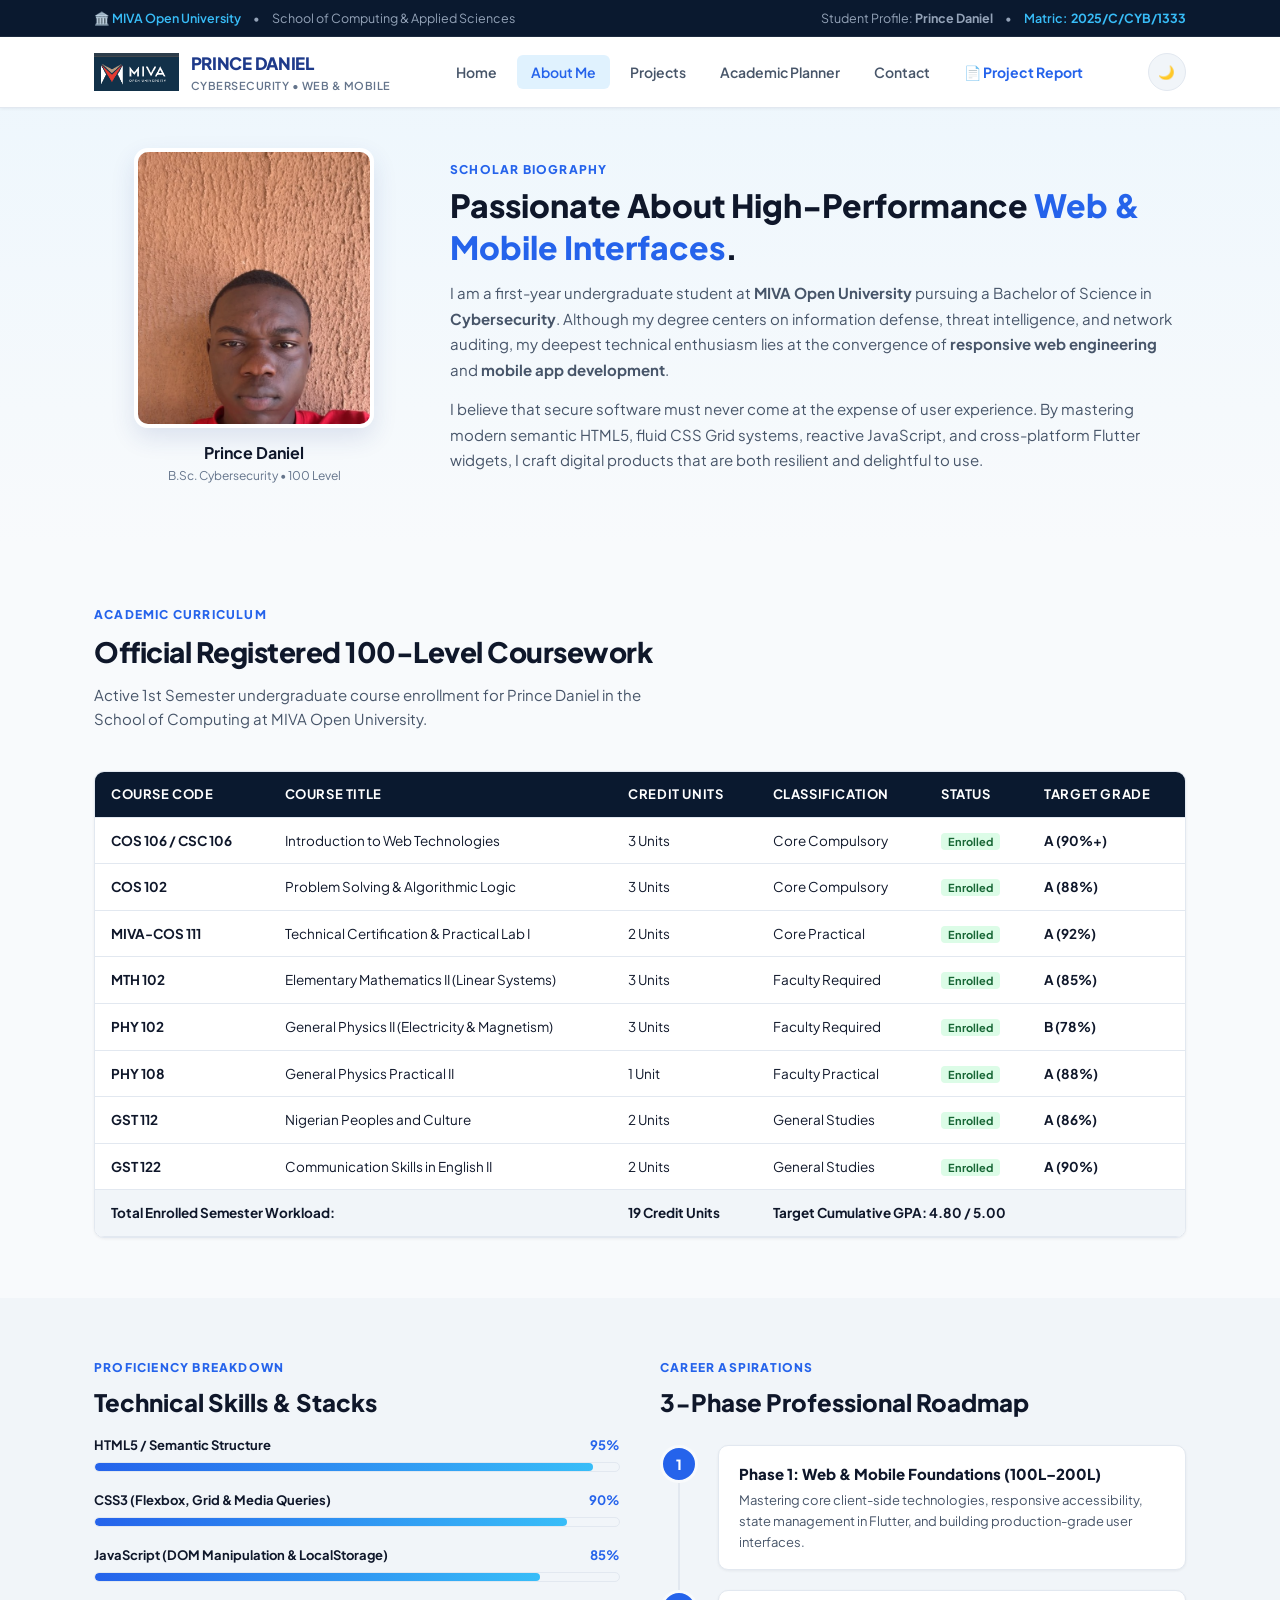
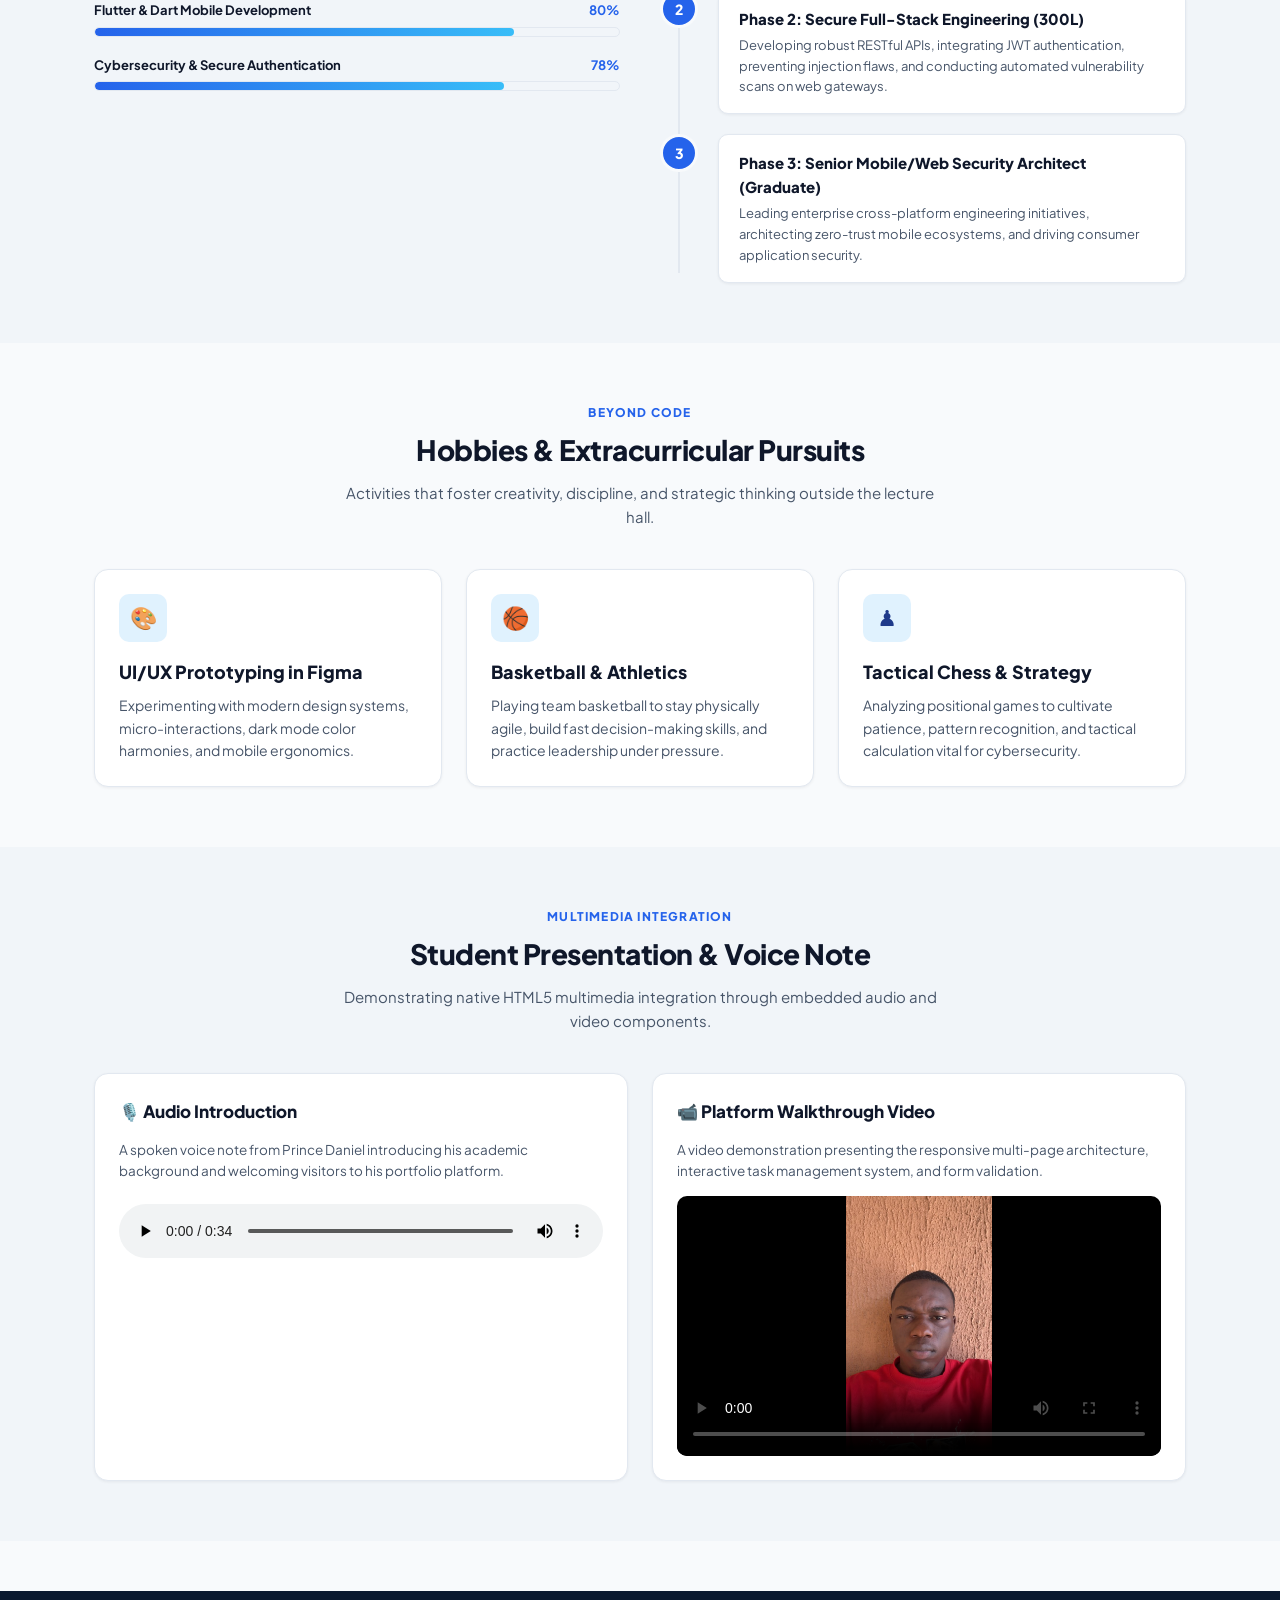
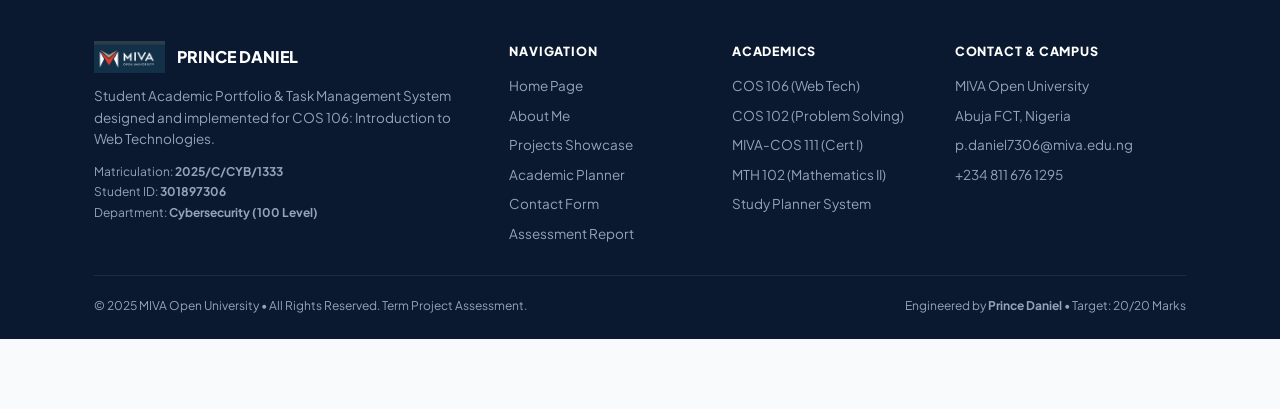
==== about.html @ 4b7ab9e9 "Initial commit: Prince Daniel COS 106 Portfolio and Academic Management Platform" ====
<!DOCTYPE html>
<html lang="en">
<head>
  <meta charset="UTF-8">
  <meta name="viewport" content="width=device-width, initial-scale=1.0">
  <title>About Prince Daniel | Academic Profile &amp; Career Aspirations</title>
  <meta name="description" content="Educational background, technical skills, career aspirations, and registered coursework of Prince Daniel (2025/C/CYB/1333) at MIVA Open University.">
  <link rel="preconnect" href="https://fonts.googleapis.com">
  <link rel="preconnect" href="https://fonts.gstatic.com" crossorigin>
  <link href="https://fonts.googleapis.com/css2?family=Plus+Jakarta+Sans:wght@400;500;600;700;800&display=swap" rel="stylesheet">
  <link rel="stylesheet" href="style.css">
  <style>
    .bio-hero-grid {
      display: grid;
      grid-template-columns: 320px 1fr;
      gap: 36px;
      align-items: center;
    }
    .skill-track {
      background: var(--bg-card-subtle);
      height: 10px;
      border-radius: 999px;
      overflow: hidden;
      margin-top: 6px;
      border: 1px solid var(--border-light);
    }
    .skill-progress-fill {
      height: 100%;
      background: linear-gradient(90deg, var(--navy-mid) 0%, var(--blue-electric) 100%);
      border-radius: 999px;
      width: 0;
      transition: width 1s cubic-bezier(0.4, 0, 0.2, 1);
    }
    .roadmap-timeline {
      display: flex;
      flex-direction: column;
      gap: 20px;
      position: relative;
      margin-top: 24px;
    }
    .roadmap-timeline::before {
      content: '';
      position: absolute;
      left: 18px;
      top: 10px;
      bottom: 10px;
      width: 2px;
      background: var(--border-light);
    }
    .roadmap-node {
      display: flex;
      gap: 20px;
      position: relative;
    }
    .roadmap-bullet {
      width: 38px;
      height: 38px;
      border-radius: 50%;
      background: var(--navy-mid);
      color: #FFFFFF;
      display: flex;
      align-items: center;
      justify-content: center;
      font-weight: 800;
      font-size: 14px;
      flex-shrink: 0;
      z-index: 1;
      border: 3px solid var(--bg-page);
    }
    .roadmap-body {
      background: var(--bg-card);
      border: 1px solid var(--border-light);
      border-radius: var(--radius-md);
      padding: 16px 20px;
      box-shadow: var(--shadow-sm);
      flex-grow: 1;
    }
    .media-card {
      background: var(--bg-card);
      border: 1px solid var(--border-light);
      border-radius: var(--radius-lg);
      padding: 24px;
      box-shadow: var(--shadow-sm);
      display: flex;
      flex-direction: column;
      gap: 14px;
    }
    .media-card video {
      width: 100%;
      border-radius: var(--radius-md);
      background: #000;
      max-height: 260px;
    }
    .media-card audio {
      width: 100%;
      margin-top: 8px;
    }
    @media (max-width: 800px) {
      .bio-hero-grid { grid-template-columns: 1fr; }
    }
  </style>
</head>
<body>

  <!-- Institutional Top Header -->
  <header class="inst-bar">
    <div class="wrap inst-bar-content">
      <div class="inst-badges">
        <span class="inst-badge-item">🏛️ MIVA Open University</span>
        <span>&bull;</span>
        <span>School of Computing &amp; Applied Sciences</span>
      </div>
      <div class="inst-badges">
        <span>Student Profile: <b>Prince Daniel</b></span>
        <span>&bull;</span>
        <span class="inst-badge-item">Matric: <b>2025/C/CYB/1333</b></span>
      </div>
    </div>
  </header>

  <!-- Main Navigation Bar -->
  <nav class="header-nav" aria-label="Main Navigation">
    <div class="wrap header-content">
      <a href="index.html" class="brand-logo" aria-label="Prince Daniel Home">
        <img src="miva-logo.png" alt="MIVA Open University Logo">
        <div class="brand-text">
          <span class="brand-name">PRINCE DANIEL</span>
          <span class="brand-sub">Cybersecurity &bull; Web &amp; Mobile</span>
        </div>
      </a>

      <ul class="desktop-links">
        <li><a href="index.html" class="nav-link">Home</a></li>
        <li><a href="about.html" class="nav-link active">About Me</a></li>
        <li><a href="projects.html" class="nav-link">Projects</a></li>
        <li><a href="planner.html" class="nav-link">Academic Planner</a></li>
        <li><a href="contact.html" class="nav-link">Contact</a></li>
        <li><a href="report.html" class="nav-link" style="color:var(--navy-mid); font-weight:700;">📄 Project Report</a></li>
      </ul>

      <div class="nav-actions">
        <button type="button" class="theme-toggle-btn" id="themeToggleBtn" aria-label="Toggle Dark / Light Mode" title="Toggle Theme">
          🌙
        </button>
      </div>
    </div>
  </nav>

  <!-- Biography Header Section -->
  <section class="sec" style="padding-top:40px; background:linear-gradient(180deg, rgba(224, 242, 254, 0.4) 0%, rgba(248, 250, 252, 0) 100%);">
    <div class="wrap">
      <div class="bio-hero-grid">
        
        <!-- Left Profile Picture -->
        <div style="text-align:center;">
          <div style="width:240px; height:280px; margin:0 auto; border-radius:var(--radius-lg); overflow:hidden; border:4px solid #FFFFFF; box-shadow:var(--shadow-lg);">
            <img src="portrait.jpg" alt="Prince Daniel Portrait" style="width:100%; height:100%; object-fit:cover; object-position:center top;">
          </div>
          <div style="margin-top:12px; font-weight:700; color:var(--text-main); font-size:16px;">
            Prince Daniel
          </div>
          <div style="font-size:12px; color:var(--text-subtle);">
            B.Sc. Cybersecurity &bull; 100 Level
          </div>
        </div>

        <!-- Right Biography Details -->
        <div>
          <div class="sec-eyebrow">SCHOLAR BIOGRAPHY</div>
          <h1 style="font-size:32px; font-weight:800; color:var(--text-main); margin-bottom:12px; line-height:1.3;">
            Passionate About High-Performance <span style="color:var(--navy-mid);">Web &amp; Mobile Interfaces</span>.
          </h1>
          <p style="font-size:15px; color:var(--text-muted); line-height:1.7; margin-bottom:14px;">
            I am a first-year undergraduate student at <strong>MIVA Open University</strong> pursuing a Bachelor of Science in 
            <strong>Cybersecurity</strong>. Although my degree centers on information defense, threat intelligence, and network auditing, 
            my deepest technical enthusiasm lies at the convergence of <strong>responsive web engineering</strong> and <strong>mobile app development</strong>.
          </p>
          <p style="font-size:15px; color:var(--text-muted); line-height:1.7;">
            I believe that secure software must never come at the expense of user experience. By mastering modern semantic HTML5, 
            fluid CSS Grid systems, reactive JavaScript, and cross-platform Flutter widgets, I craft digital products that are both 
            resilient and delightful to use.
          </p>
        </div>

      </div>
    </div>
  </section>

  <!-- Educational Coursework Summary Table (Mandatory HTML Requirement) -->
  <section class="sec">
    <div class="wrap">
      <div class="sec-head" style="text-align:left;">
        <div class="sec-eyebrow">ACADEMIC CURRICULUM</div>
        <h2 class="sec-title">Official Registered 100-Level Coursework</h2>
        <p class="sec-desc" style="margin:0;">
          Active 1st Semester undergraduate course enrollment for Prince Daniel in the School of Computing at MIVA Open University.
        </p>
      </div>

      <!-- Semantic HTML Table -->
      <div class="table-wrapper">
        <table class="academic-table" summary="Table of Prince Daniel's registered 100-Level courses">
          <thead>
            <tr>
              <th scope="col">Course Code</th>
              <th scope="col">Course Title</th>
              <th scope="col">Credit Units</th>
              <th scope="col">Classification</th>
              <th scope="col">Status</th>
              <th scope="col">Target Grade</th>
            </tr>
          </thead>
          <tbody>
            <tr>
              <td><strong>COS 106 / CSC 106</strong></td>
              <td>Introduction to Web Technologies</td>
              <td>3 Units</td>
              <td>Core Compulsory</td>
              <td><span style="color:var(--badge-green-text); background:var(--badge-green-bg); font-weight:700; padding:2px 7px; border-radius:4px; font-size:11px;">Enrolled</span></td>
              <td><b>A (90%+)</b></td>
            </tr>
            <tr>
              <td><strong>COS 102</strong></td>
              <td>Problem Solving &amp; Algorithmic Logic</td>
              <td>3 Units</td>
              <td>Core Compulsory</td>
              <td><span style="color:var(--badge-green-text); background:var(--badge-green-bg); font-weight:700; padding:2px 7px; border-radius:4px; font-size:11px;">Enrolled</span></td>
              <td><b>A (88%)</b></td>
            </tr>
            <tr>
              <td><strong>MIVA-COS 111</strong></td>
              <td>Technical Certification &amp; Practical Lab I</td>
              <td>2 Units</td>
              <td>Core Practical</td>
              <td><span style="color:var(--badge-green-text); background:var(--badge-green-bg); font-weight:700; padding:2px 7px; border-radius:4px; font-size:11px;">Enrolled</span></td>
              <td><b>A (92%)</b></td>
            </tr>
            <tr>
              <td><strong>MTH 102</strong></td>
              <td>Elementary Mathematics II (Linear Systems)</td>
              <td>3 Units</td>
              <td>Faculty Required</td>
              <td><span style="color:var(--badge-green-text); background:var(--badge-green-bg); font-weight:700; padding:2px 7px; border-radius:4px; font-size:11px;">Enrolled</span></td>
              <td><b>A (85%)</b></td>
            </tr>
            <tr>
              <td><strong>PHY 102</strong></td>
              <td>General Physics II (Electricity &amp; Magnetism)</td>
              <td>3 Units</td>
              <td>Faculty Required</td>
              <td><span style="color:var(--badge-green-text); background:var(--badge-green-bg); font-weight:700; padding:2px 7px; border-radius:4px; font-size:11px;">Enrolled</span></td>
              <td><b>B (78%)</b></td>
            </tr>
            <tr>
              <td><strong>PHY 108</strong></td>
              <td>General Physics Practical II</td>
              <td>1 Unit</td>
              <td>Faculty Practical</td>
              <td><span style="color:var(--badge-green-text); background:var(--badge-green-bg); font-weight:700; padding:2px 7px; border-radius:4px; font-size:11px;">Enrolled</span></td>
              <td><b>A (88%)</b></td>
            </tr>
            <tr>
              <td><strong>GST 112</strong></td>
              <td>Nigerian Peoples and Culture</td>
              <td>2 Units</td>
              <td>General Studies</td>
              <td><span style="color:var(--badge-green-text); background:var(--badge-green-bg); font-weight:700; padding:2px 7px; border-radius:4px; font-size:11px;">Enrolled</span></td>
              <td><b>A (86%)</b></td>
            </tr>
            <tr>
              <td><strong>GST 122</strong></td>
              <td>Communication Skills in English II</td>
              <td>2 Units</td>
              <td>General Studies</td>
              <td><span style="color:var(--badge-green-text); background:var(--badge-green-bg); font-weight:700; padding:2px 7px; border-radius:4px; font-size:11px;">Enrolled</span></td>
              <td><b>A (90%)</b></td>
            </tr>
          </tbody>
          <tfoot>
            <tr style="background:var(--bg-card-subtle); font-weight:700;">
              <td colspan="2"><b>Total Enrolled Semester Workload:</b></td>
              <td><b>19 Credit Units</b></td>
              <td colspan="3"><b>Target Cumulative GPA: 4.80 / 5.00</b></td>
            </tr>
          </tfoot>
        </table>
      </div>
    </div>
  </section>

  <!-- Technical Skills & Career Roadmap -->
  <section class="sec" style="background:var(--bg-card-subtle);">
    <div class="wrap">
      <div style="display:grid; grid-template-columns:1fr 1fr; gap:40px;">
        
        <!-- Left: Technical Skills -->
        <div>
          <div class="sec-eyebrow">PROFICIENCY BREAKDOWN</div>
          <h2 style="font-size:24px; font-weight:800; color:var(--text-main); margin-bottom:14px;">Technical Skills &amp; Stacks</h2>
          
          <div style="display:flex; flex-direction:column; gap:18px;">
            <div>
              <div style="display:flex; justify-content:space-between; font-weight:700; font-size:13px;">
                <span>HTML5 / Semantic Structure</span>
                <span style="color:var(--navy-mid);">95%</span>
              </div>
              <div class="skill-track">
                <div class="skill-progress-fill" data-level="95%"></div>
              </div>
            </div>

            <div>
              <div style="display:flex; justify-content:space-between; font-weight:700; font-size:13px;">
                <span>CSS3 (Flexbox, Grid &amp; Media Queries)</span>
                <span style="color:var(--navy-mid);">90%</span>
              </div>
              <div class="skill-track">
                <div class="skill-progress-fill" data-level="90%"></div>
              </div>
            </div>

            <div>
              <div style="display:flex; justify-content:space-between; font-weight:700; font-size:13px;">
                <span>JavaScript (DOM Manipulation &amp; LocalStorage)</span>
                <span style="color:var(--navy-mid);">85%</span>
              </div>
              <div class="skill-track">
                <div class="skill-progress-fill" data-level="85%"></div>
              </div>
            </div>

            <div>
              <div style="display:flex; justify-content:space-between; font-weight:700; font-size:13px;">
                <span>Flutter &amp; Dart Mobile Development</span>
                <span style="color:var(--navy-mid);">80%</span>
              </div>
              <div class="skill-track">
                <div class="skill-progress-fill" data-level="80%"></div>
              </div>
            </div>

            <div>
              <div style="display:flex; justify-content:space-between; font-weight:700; font-size:13px;">
                <span>Cybersecurity &amp; Secure Authentication</span>
                <span style="color:var(--navy-mid);">78%</span>
              </div>
              <div class="skill-track">
                <div class="skill-progress-fill" data-level="78%"></div>
              </div>
            </div>
          </div>
        </div>

        <!-- Right: Career Aspirations Roadmap -->
        <div>
          <div class="sec-eyebrow">CAREER ASPIRATIONS</div>
          <h2 style="font-size:24px; font-weight:800; color:var(--text-main); margin-bottom:14px;">3-Phase Professional Roadmap</h2>

          <div class="roadmap-timeline">
            <!-- Phase 1 -->
            <div class="roadmap-node">
              <div class="roadmap-bullet">1</div>
              <div class="roadmap-body">
                <h4 style="font-size:15px; font-weight:800; color:var(--text-main); margin-bottom:4px;">Phase 1: Web &amp; Mobile Foundations (100L–200L)</h4>
                <p style="font-size:13px; color:var(--text-muted); margin:0;">
                  Mastering core client-side technologies, responsive accessibility, state management in Flutter, and building production-grade user interfaces.
                </p>
              </div>
            </div>

            <!-- Phase 2 -->
            <div class="roadmap-node">
              <div class="roadmap-bullet">2</div>
              <div class="roadmap-body">
                <h4 style="font-size:15px; font-weight:800; color:var(--text-main); margin-bottom:4px;">Phase 2: Secure Full-Stack Engineering (300L)</h4>
                <p style="font-size:13px; color:var(--text-muted); margin:0;">
                  Developing robust RESTful APIs, integrating JWT authentication, preventing injection flaws, and conducting automated vulnerability scans on web gateways.
                </p>
              </div>
            </div>

            <!-- Phase 3 -->
            <div class="roadmap-node">
              <div class="roadmap-bullet">3</div>
              <div class="roadmap-body">
                <h4 style="font-size:15px; font-weight:800; color:var(--text-main); margin-bottom:4px;">Phase 3: Senior Mobile/Web Security Architect (Graduate)</h4>
                <p style="font-size:13px; color:var(--text-muted); margin:0;">
                  Leading enterprise cross-platform engineering initiatives, architecting zero-trust mobile ecosystems, and driving consumer application security.
                </p>
              </div>
            </div>
          </div>
        </div>

      </div>
    </div>
  </section>

  <!-- Extracurricular Hobbies & Interests -->
  <section class="sec">
    <div class="wrap">
      <div class="sec-head">
        <div class="sec-eyebrow">BEYOND CODE</div>
        <h2 class="sec-title">Hobbies &amp; Extracurricular Pursuits</h2>
        <p class="sec-desc">Activities that foster creativity, discipline, and strategic thinking outside the lecture hall.</p>
      </div>

      <div class="c3">
        <div class="card">
          <div class="card-icon-wrap">🎨</div>
          <h4>UI/UX Prototyping in Figma</h4>
          <p>Experimenting with modern design systems, micro-interactions, dark mode color harmonies, and mobile ergonomics.</p>
        </div>

        <div class="card">
          <div class="card-icon-wrap">🏀</div>
          <h4>Basketball &amp; Athletics</h4>
          <p>Playing team basketball to stay physically agile, build fast decision-making skills, and practice leadership under pressure.</p>
        </div>

        <div class="card">
          <div class="card-icon-wrap">♟️</div>
          <h4>Tactical Chess &amp; Strategy</h4>
          <p>Analyzing positional games to cultivate patience, pattern recognition, and tactical calculation vital for cybersecurity.</p>
        </div>
      </div>
    </div>
  </section>

  <!-- Multimedia Requirements: Native HTML5 Audio & Video -->
  <section class="sec" style="background:var(--bg-card-subtle);">
    <div class="wrap">
      <div class="sec-head">
        <div class="sec-eyebrow">MULTIMEDIA INTEGRATION</div>
        <h2 class="sec-title">Student Presentation &amp; Voice Note</h2>
        <p class="sec-desc">Demonstrating native HTML5 multimedia integration through embedded audio and video components.</p>
      </div>

      <div style="display:grid; grid-template-columns:1fr 1fr; gap:24px;">
        <!-- Audio Component -->
        <div class="media-card">
          <h4 style="font-size:17px; font-weight:800; color:var(--text-main);">🎙️ Audio Introduction</h4>
          <p style="font-size:13.5px; color:var(--text-muted); margin:0;">
            A spoken voice note from Prince Daniel introducing his academic background and welcoming visitors to his portfolio platform.
          </p>
          <audio controls preload="metadata">
            <source src="assets/media/intro-audio.wav" type="audio/wav">
            <source src="assets/media/intro-audio.mp3" type="audio/mpeg">
            Your browser does not support the audio element.
          </audio>
        </div>

        <!-- Video Component -->
        <div class="media-card">
          <h4 style="font-size:17px; font-weight:800; color:var(--text-main);">📹 Platform Walkthrough Video</h4>
          <p style="font-size:13.5px; color:var(--text-muted); margin:0;">
            A video demonstration presenting the responsive multi-page architecture, interactive task management system, and form validation.
          </p>
          <video controls poster="portrait.jpg" preload="metadata">
            <source src="assets/media/demo-video.mp4" type="video/mp4">
            Your browser does not support the video element.
          </video>
        </div>
      </div>
    </div>
  </section>

  <!-- Main Footer -->
  <footer class="main-footer">
    <div class="wrap">
      <div class="footer-grid">
        <div>
          <div class="brand-logo" style="margin-bottom:12px;">
            <img src="miva-logo.png" alt="MIVA Logo" style="height:32px;">
            <span style="color:#FFFFFF; font-weight:800; font-size:16px;">PRINCE DANIEL</span>
          </div>
          <p>
            Student Academic Portfolio &amp; Task Management System designed and implemented for COS 106: Introduction to Web Technologies.
          </p>
          <div style="margin-top:12px; font-size:12px; line-height:1.7;">
            <div>Matriculation: <b>2025/C/CYB/1333</b></div>
            <div>Student ID: <b>301897306</b></div>
            <div>Department: <b>Cybersecurity (100 Level)</b></div>
          </div>
        </div>

        <div>
          <h5>NAVIGATION</h5>
          <ul>
            <li><a href="index.html">Home Page</a></li>
            <li><a href="about.html">About Me</a></li>
            <li><a href="projects.html">Projects Showcase</a></li>
            <li><a href="planner.html">Academic Planner</a></li>
            <li><a href="contact.html">Contact Form</a></li>
            <li><a href="report.html">Assessment Report</a></li>
          </ul>
        </div>

        <div>
          <h5>ACADEMICS</h5>
          <ul>
            <li>COS 106 (Web Tech)</li>
            <li>COS 102 (Problem Solving)</li>
            <li>MIVA-COS 111 (Cert I)</li>
            <li>MTH 102 (Mathematics II)</li>
            <li><a href="planner.html">Study Planner System</a></li>
          </ul>
        </div>

        <div>
          <h5>CONTACT &amp; CAMPUS</h5>
          <ul>
            <li>MIVA Open University</li>
            <li>Abuja FCT, Nigeria</li>
            <li><a href="mailto:p.daniel7306@miva.edu.ng">p.daniel7306@miva.edu.ng</a></li>
            <li>+234 811 676 1295</li>
          </ul>
        </div>
      </div>

      <div class="footer-bottom">
        <span>&copy; 2025 MIVA Open University &bull; All Rights Reserved. Term Project Assessment.</span>
        <span>Engineered by <b>Prince Daniel</b> &bull; Target: 20/20 Marks</span>
      </div>
    </div>
  </footer>

  <!-- Floating Mobile App Bottom Bar -->
  <nav class="mobile-bottom-nav" aria-label="Mobile Bottom Navigation">
    <a href="index.html" class="bottom-nav-item">
      <svg viewBox="0 0 24 24" fill="none" stroke="currentColor" stroke-width="2"><path d="M3 9l9-7 9 7v11a2 2 0 0 1-2 2H5a2 2 0 0 1-2-2z"></path><polyline points="9 22 9 12 15 12 15 22"></polyline></svg>
      <span>Home</span>
    </a>
    <a href="about.html" class="bottom-nav-item active">
      <svg viewBox="0 0 24 24" fill="none" stroke="currentColor" stroke-width="2"><circle cx="12" cy="7" r="4"></circle><path d="M20 21v-2a4 4 0 0 0-4-4H8a4 4 0 0 0-4 4v2"></path></svg>
      <span>About</span>
    </a>
    <a href="projects.html" class="bottom-nav-item">
      <svg viewBox="0 0 24 24" fill="none" stroke="currentColor" stroke-width="2"><rect x="2" y="7" width="20" height="14" rx="2" ry="2"></rect><path d="M16 21V5a2 2 0 0 0-2-2h-4a2 2 0 0 0-2 2v16"></path></svg>
      <span>Projects</span>
    </a>
    <a href="planner.html" class="bottom-nav-item">
      <svg viewBox="0 0 24 24" fill="none" stroke="currentColor" stroke-width="2"><rect x="3" y="4" width="18" height="18" rx="2" ry="2"></rect><line x1="16" y1="2" x2="16" y2="6"></line><line x1="8" y1="2" x2="8" y2="6"></line><line x1="3" y1="10" x2="21" y2="10"></line></svg>
      <span>Planner</span>
    </a>
    <a href="contact.html" class="bottom-nav-item">
      <svg viewBox="0 0 24 24" fill="none" stroke="currentColor" stroke-width="2"><path d="M4 4h16c1.1 0 2 .9 2 2v12c0 1.1-.9 2-2 2H4c-1.1 0-2-.9-2-2V6c0-1.1.9-2 2-2z"></path><polyline points="22,6 12,13 2,6"></polyline></svg>
      <span>Contact</span>
    </a>
  </nav>

  <script src="js/main.js"></script>
</body>
</html>
---- style.css ----
/* ==========================================================================
   PRINCE DANIEL - COS 106 TERM PROJECT STYLESHEET
   MIVA Open University - School of Computing - B.Sc. Cybersecurity
   Matric: 2025/C/CYB/1333 | Student ID: 301897306
   Primary Color Theme: Royal Navy Blue & Electric Blue
   ========================================================================== */

:root {
  /* Royal Navy Blue Palette */
  --navy-dark: #0A192F;
  --navy-deep: #0F172A;
  --navy-primary: #1E3A8A;
  --navy-mid: #2563EB;
  --blue-accent: #0284C7;
  --blue-electric: #38BDF8;
  --blue-light: #E0F2FE;
  
  --bg-page: #F8FAFC;
  --bg-card: #FFFFFF;
  --bg-card-subtle: #F1F5F9;
  --border-light: #E2E8F0;
  --border-focus: #38BDF8;
  
  --text-main: #0F172A;
  --text-muted: #475569;
  --text-subtle: #64748B;
  
  --badge-green-bg: #DCFCE7;
  --badge-green-text: #166534;
  --badge-amber-bg: #FEF3C7;
  --badge-amber-text: #92400E;
  --badge-red-bg: #FEE2E2;
  --badge-red-text: #991B1B;
  
  --shadow-sm: 0 1px 3px rgba(15, 23, 42, 0.06);
  --shadow-md: 0 4px 14px rgba(15, 23, 42, 0.08);
  --shadow-lg: 0 10px 25px rgba(30, 58, 138, 0.12);
  --radius-sm: 6px;
  --radius-md: 10px;
  --radius-lg: 14px;
}

/* Dark Mode Overrides */
body.dark-mode {
  --bg-page: #0B132B;
  --bg-card: #111D42;
  --bg-card-subtle: #1C2541;
  --border-light: #233554;
  --border-focus: #38BDF8;
  --text-main: #F8FAFC;
  --text-muted: #94A3B8;
  --text-subtle: #CBD5E1;
  --shadow-sm: 0 1px 3px rgba(0, 0, 0, 0.4);
  --shadow-md: 0 4px 14px rgba(0, 0, 0, 0.5);
  --shadow-lg: 0 10px 25px rgba(0, 0, 0, 0.6);
}

/* Base Reset */
*, *::before, *::after {
  box-sizing: border-box;
  margin: 0;
  padding: 0;
}

body {
  font-family: 'Plus Jakarta Sans', system-ui, -apple-system, sans-serif;
  background-color: var(--bg-page);
  color: var(--text-main);
  line-height: 1.6;
  font-size: 15px;
  -webkit-font-smoothing: antialiased;
  padding-bottom: 70px; /* Space for mobile bottom nav */
}

a {
  color: inherit;
  text-decoration: none;
}

img {
  max-width: 100%;
  height: auto;
  display: block;
}

.wrap {
  max-width: 1140px;
  margin: 0 auto;
  padding: 0 24px;
}

/* Top Institutional Banner */
.inst-bar {
  background: var(--navy-dark);
  color: #94A3B8;
  font-size: 12.5px;
  padding: 8px 0;
  border-bottom: 1px solid rgba(255, 255, 255, 0.08);
}

.inst-bar-content {
  display: flex;
  justify-content: space-between;
  align-items: center;
  flex-wrap: wrap;
  gap: 8px;
}

.inst-badges {
  display: flex;
  gap: 12px;
  align-items: center;
}

.inst-badge-item {
  color: var(--blue-electric);
  font-weight: 600;
  display: inline-flex;
  align-items: center;
  gap: 4px;
}

/* Sticky Main Navigation */
.header-nav {
  position: sticky;
  top: 0;
  z-index: 1000;
  background: var(--bg-card);
  border-bottom: 1px solid var(--border-light);
  box-shadow: var(--shadow-sm);
  transition: background-color 0.3s;
}

.header-content {
  display: flex;
  justify-content: space-between;
  align-items: center;
  height: 70px;
}

.brand-logo {
  display: flex;
  align-items: center;
  gap: 12px;
}

.brand-logo img {
  height: 38px;
  width: auto;
}

.brand-text {
  display: flex;
  flex-direction: column;
}

.brand-name {
  font-size: 17px;
  font-weight: 800;
  color: var(--navy-primary);
  letter-spacing: -0.3px;
}

body.dark-mode .brand-name {
  color: var(--blue-electric);
}

.brand-sub {
  font-size: 11px;
  font-weight: 600;
  color: var(--text-subtle);
  text-transform: uppercase;
  letter-spacing: 0.5px;
}

.desktop-links {
  display: flex;
  align-items: center;
  gap: 6px;
  list-style: none;
}

.nav-link {
  padding: 8px 14px;
  font-size: 14px;
  font-weight: 600;
  color: var(--text-muted);
  border-radius: var(--radius-sm);
  transition: all 0.2s ease;
}

.nav-link:hover, .nav-link.active {
  color: var(--navy-mid);
  background: var(--blue-light);
}

body.dark-mode .nav-link:hover, body.dark-mode .nav-link.active {
  color: #FFFFFF;
  background: rgba(56, 189, 248, 0.15);
}

.nav-actions {
  display: flex;
  align-items: center;
  gap: 10px;
}

.theme-toggle-btn {
  background: var(--bg-card-subtle);
  border: 1px solid var(--border-light);
  color: var(--text-main);
  width: 38px;
  height: 38px;
  border-radius: 50%;
  cursor: pointer;
  display: flex;
  align-items: center;
  justify-content: center;
  transition: all 0.2s;
}

.theme-toggle-btn:hover {
  border-color: var(--blue-electric);
  color: var(--blue-electric);
}

.mobile-menu-btn {
  display: none;
  background: none;
  border: none;
  font-size: 22px;
  cursor: pointer;
  color: var(--text-main);
}

/* Hero Section: PROFILE ON THE LEFT */
.hero-sec {
  padding: 50px 0 40px 0;
  background: linear-gradient(180deg, rgba(224, 242, 254, 0.4) 0%, rgba(248, 250, 252, 0) 100%);
}

body.dark-mode .hero-sec {
  background: linear-gradient(180deg, rgba(30, 58, 138, 0.15) 0%, rgba(11, 19, 43, 0) 100%);
}

.hero-left-grid {
  display: grid;
  grid-template-columns: 340px 1fr;
  gap: 36px;
  align-items: center;
}

/* Left Profile Card */
.profile-card-left {
  background: var(--bg-card);
  border: 1px solid var(--border-light);
  border-radius: var(--radius-lg);
  padding: 24px;
  box-shadow: var(--shadow-lg);
  text-align: center;
  position: relative;
  overflow: hidden;
}

.profile-card-left::before {
  content: '';
  position: absolute;
  top: 0;
  left: 0;
  right: 0;
  height: 80px;
  background: linear-gradient(135deg, var(--navy-dark) 0%, var(--navy-primary) 100%);
  z-index: 0;
}

.profile-avatar-wrap {
  position: relative;
  z-index: 1;
  width: 140px;
  height: 140px;
  margin: 15px auto 16px auto;
  border-radius: 50%;
  border: 4px solid #FFFFFF;
  box-shadow: 0 6px 16px rgba(0, 0, 0, 0.15);
  overflow: hidden;
  background: #E2E8F0;
}

.profile-avatar-wrap img {
  width: 100%;
  height: 100%;
  object-fit: cover;
  object-position: center top;
}

.profile-card-left h3 {
  font-size: 20px;
  font-weight: 800;
  color: var(--text-main);
  margin-bottom: 4px;
}

.profile-role-tag {
  display: inline-block;
  background: var(--blue-light);
  color: var(--navy-primary);
  font-size: 12px;
  font-weight: 700;
  padding: 3px 10px;
  border-radius: 999px;
  margin-bottom: 14px;
}

body.dark-mode .profile-role-tag {
  background: rgba(56, 189, 248, 0.2);
  color: var(--blue-electric);
}

.profile-details-list {
  text-align: left;
  background: var(--bg-card-subtle);
  border-radius: var(--radius-md);
  padding: 12px 14px;
  font-size: 12px;
  margin-bottom: 16px;
  border: 1px solid var(--border-light);
}

.profile-details-list .item {
  display: flex;
  justify-content: space-between;
  padding: 4px 0;
  border-bottom: 1px solid rgba(0, 0, 0, 0.05);
}

body.dark-mode .profile-details-list .item {
  border-bottom: 1px solid rgba(255, 255, 255, 0.05);
}

.profile-details-list .item:last-child {
  border-bottom: none;
}

.profile-details-list .label {
  color: var(--text-subtle);
  font-weight: 600;
}

.profile-details-list .val {
  color: var(--text-main);
  font-weight: 700;
}

.profile-chips {
  display: flex;
  flex-wrap: wrap;
  gap: 6px;
  justify-content: center;
}

.chip {
  font-size: 11px;
  font-weight: 600;
  padding: 3px 8px;
  border-radius: var(--radius-sm);
  background: var(--bg-card-subtle);
  color: var(--text-muted);
  border: 1px solid var(--border-light);
}

/* Right Content Area */
.hero-content-right {
  display: flex;
  flex-direction: column;
  gap: 16px;
}

.hero-eyebrow {
  display: inline-flex;
  align-items: center;
  gap: 6px;
  background: var(--blue-light);
  color: var(--navy-primary);
  font-size: 12px;
  font-weight: 700;
  padding: 5px 12px;
  border-radius: 999px;
  width: fit-content;
  text-transform: uppercase;
  letter-spacing: 0.8px;
}

body.dark-mode .hero-eyebrow {
  background: rgba(56, 189, 248, 0.15);
  color: var(--blue-electric);
}

.hero-title {
  font-size: 36px;
  font-weight: 800;
  line-height: 1.25;
  color: var(--text-main);
  letter-spacing: -0.8px;
}

.hero-title span {
  color: var(--navy-mid);
}

body.dark-mode .hero-title span {
  color: var(--blue-electric);
}

.hero-desc {
  font-size: 16px;
  color: var(--text-muted);
  line-height: 1.6;
  max-width: 620px;
}

.hero-actions {
  display: flex;
  gap: 12px;
  flex-wrap: wrap;
  margin-top: 8px;
}

/* Buttons */
.btn-primary {
  background: linear-gradient(135deg, var(--navy-primary) 0%, var(--navy-mid) 100%);
  color: #FFFFFF;
  padding: 12px 24px;
  font-size: 14px;
  font-weight: 700;
  border-radius: var(--radius-md);
  border: none;
  cursor: pointer;
  display: inline-flex;
  align-items: center;
  gap: 8px;
  box-shadow: 0 4px 12px rgba(37, 99, 235, 0.25);
  transition: all 0.2s ease;
}

.btn-primary:hover {
  transform: translateY(-2px);
  box-shadow: 0 6px 18px rgba(37, 99, 235, 0.35);
  background: linear-gradient(135deg, var(--navy-mid) 0%, var(--blue-accent) 100%);
}

.btn-secondary {
  background: var(--bg-card);
  color: var(--text-main);
  padding: 12px 22px;
  font-size: 14px;
  font-weight: 700;
  border-radius: var(--radius-md);
  border: 1px solid var(--border-light);
  cursor: pointer;
  display: inline-flex;
  align-items: center;
  gap: 8px;
  transition: all 0.2s ease;
}

.btn-secondary:hover {
  border-color: var(--navy-mid);
  color: var(--navy-mid);
  background: var(--blue-light);
}

body.dark-mode .btn-secondary:hover {
  background: rgba(56, 189, 248, 0.1);
  color: var(--blue-electric);
}

/* KPI Stats Grid */
.stats-grid {
  display: grid;
  grid-template-columns: repeat(4, 1fr);
  gap: 16px;
  margin-top: 24px;
}

.stat-box {
  background: var(--bg-card);
  border: 1px solid var(--border-light);
  border-radius: var(--radius-md);
  padding: 16px;
  box-shadow: var(--shadow-sm);
  display: flex;
  align-items: center;
  gap: 14px;
  transition: transform 0.2s;
}

.stat-box:hover {
  transform: translateY(-2px);
  border-color: var(--blue-accent);
}

.stat-icon {
  width: 42px;
  height: 42px;
  border-radius: var(--radius-md);
  background: var(--blue-light);
  color: var(--navy-primary);
  display: flex;
  align-items: center;
  justify-content: center;
  font-size: 20px;
  flex-shrink: 0;
}

body.dark-mode .stat-icon {
  background: rgba(56, 189, 248, 0.15);
  color: var(--blue-electric);
}

.stat-meta b {
  font-size: 18px;
  font-weight: 800;
  display: block;
  color: var(--text-main);
  line-height: 1.2;
}

.stat-meta span {
  font-size: 11.5px;
  font-weight: 600;
  color: var(--text-subtle);
}

/* Section Common */
.sec {
  padding: 60px 0;
}

.sec-head {
  text-align: center;
  margin-bottom: 40px;
}

.sec-eyebrow {
  font-size: 12px;
  font-weight: 800;
  text-transform: uppercase;
  letter-spacing: 1.2px;
  color: var(--navy-mid);
  margin-bottom: 6px;
}

body.dark-mode .sec-eyebrow {
  color: var(--blue-electric);
}

.sec-title {
  font-size: 28px;
  font-weight: 800;
  color: var(--text-main);
  letter-spacing: -0.5px;
  margin-bottom: 8px;
}

.sec-desc {
  font-size: 15px;
  color: var(--text-muted);
  max-width: 600px;
  margin: 0 auto;
}

/* Cards Grid (3 Columns) */
.c3 {
  display: grid;
  grid-template-columns: repeat(3, 1fr);
  gap: 24px;
}

.card {
  background: var(--bg-card);
  border: 1px solid var(--border-light);
  border-radius: var(--radius-lg);
  padding: 24px;
  box-shadow: var(--shadow-sm);
  transition: all 0.3s ease;
  display: flex;
  flex-direction: column;
}

.card:hover {
  transform: translateY(-4px);
  box-shadow: var(--shadow-md);
  border-color: var(--blue-accent);
}

.card-icon-wrap {
  width: 48px;
  height: 48px;
  border-radius: var(--radius-md);
  background: var(--blue-light);
  color: var(--navy-primary);
  display: flex;
  align-items: center;
  justify-content: center;
  font-size: 22px;
  margin-bottom: 16px;
}

body.dark-mode .card-icon-wrap {
  background: rgba(56, 189, 248, 0.15);
  color: var(--blue-electric);
}

.card h4 {
  font-size: 18px;
  font-weight: 800;
  color: var(--text-main);
  margin-bottom: 8px;
}

.card p {
  font-size: 14px;
  color: var(--text-muted);
  line-height: 1.6;
  flex-grow: 1;
}

.card-link {
  display: inline-flex;
  align-items: center;
  gap: 6px;
  color: var(--navy-mid);
  font-weight: 700;
  font-size: 13.5px;
  margin-top: 16px;
  transition: gap 0.2s;
}

body.dark-mode .card-link {
  color: var(--blue-electric);
}

.card-link:hover {
  gap: 10px;
}

/* Projects Cards */
.project-card {
  background: var(--bg-card);
  border: 1px solid var(--border-light);
  border-radius: var(--radius-lg);
  overflow: hidden;
  box-shadow: var(--shadow-sm);
  display: flex;
  flex-direction: column;
  transition: all 0.3s;
}

.project-card:hover {
  transform: translateY(-4px);
  box-shadow: var(--shadow-md);
  border-color: var(--navy-mid);
}

.project-thumb {
  height: 180px;
  background: #0A192F;
  display: flex;
  align-items: center;
  justify-content: center;
  color: #FFFFFF;
  position: relative;
  overflow: hidden;
}

.project-thumb-badge {
  position: absolute;
  top: 12px;
  right: 12px;
  font-size: 10.5px;
  font-weight: 800;
  padding: 3px 8px;
  border-radius: 999px;
  background: rgba(15, 23, 42, 0.75);
  color: #FFFFFF;
  backdrop-filter: blur(4px);
}

.project-body {
  padding: 20px;
  display: flex;
  flex-direction: column;
  flex-grow: 1;
}

.project-body h4 {
  font-size: 17px;
  font-weight: 800;
  color: var(--text-main);
  margin-bottom: 6px;
}

.project-body p {
  font-size: 13.5px;
  color: var(--text-muted);
  line-height: 1.55;
  margin-bottom: 14px;
  flex-grow: 1;
}

.project-tags {
  display: flex;
  flex-wrap: wrap;
  gap: 6px;
  margin-bottom: 16px;
}

.project-tags span {
  font-size: 11px;
  font-weight: 700;
  padding: 2px 7px;
  border-radius: var(--radius-sm);
  background: var(--blue-light);
  color: var(--navy-primary);
}

body.dark-mode .project-tags span {
  background: rgba(56, 189, 248, 0.15);
  color: var(--blue-electric);
}

.project-footer-btns {
  display: flex;
  gap: 10px;
}

/* Academic Coursework Table */
.table-wrapper {
  overflow-x: auto;
  border-radius: var(--radius-md);
  border: 1px solid var(--border-light);
  background: var(--bg-card);
  box-shadow: var(--shadow-sm);
  margin-top: 16px;
}

table.academic-table {
  width: 100%;
  border-collapse: collapse;
  font-size: 13.5px;
  text-align: left;
}

table.academic-table th, table.academic-table td {
  padding: 12px 16px;
  border-bottom: 1px solid var(--border-light);
}

table.academic-table th {
  background: var(--navy-dark);
  color: #FFFFFF;
  font-weight: 700;
  font-size: 13px;
  text-transform: uppercase;
  letter-spacing: 0.6px;
}

table.academic-table tr:hover td {
  background: var(--bg-card-subtle);
}

/* Planner Components */
.planner-stats-bar {
  display: grid;
  grid-template-columns: 2fr 1fr;
  gap: 20px;
  background: var(--bg-card);
  border: 1px solid var(--border-light);
  border-radius: var(--radius-lg);
  padding: 20px;
  box-shadow: var(--shadow-sm);
  margin-bottom: 24px;
}

.planner-metrics {
  display: grid;
  grid-template-columns: repeat(3, 1fr);
  gap: 12px;
}

.metric-box {
  background: var(--bg-card-subtle);
  border-radius: var(--radius-md);
  padding: 12px;
  text-align: center;
  border: 1px solid var(--border-light);
}

.metric-num {
  font-size: 24px;
  font-weight: 800;
  color: var(--text-main);
  line-height: 1;
  margin-bottom: 4px;
}

.metric-label {
  font-size: 11px;
  font-weight: 600;
  color: var(--text-subtle);
}

.progress-track-wrapper {
  display: flex;
  flex-direction: column;
  justify-content: center;
}

.progress-track-label {
  display: flex;
  justify-content: space-between;
  font-size: 12.5px;
  font-weight: 700;
  margin-bottom: 6px;
}

.progress-track-bar {
  height: 10px;
  background: var(--bg-card-subtle);
  border-radius: 999px;
  overflow: hidden;
  border: 1px solid var(--border-light);
}

.progress-track-fill {
  height: 100%;
  background: linear-gradient(90deg, var(--navy-mid) 0%, var(--blue-electric) 100%);
  border-radius: 999px;
  transition: width 0.4s ease;
}

.planner-form-card {
  background: var(--bg-card);
  border: 1px solid var(--border-light);
  border-radius: var(--radius-lg);
  padding: 24px;
  box-shadow: var(--shadow-sm);
  margin-bottom: 24px;
}

.planner-form-grid {
  display: grid;
  grid-template-columns: 2fr 1.2fr 1fr 1fr auto;
  gap: 12px;
  align-items: flex-end;
}

.form-group {
  display: flex;
  flex-direction: column;
  gap: 5px;
}

.form-group label {
  font-size: 12px;
  font-weight: 700;
  color: var(--text-main);
}

.form-control {
  height: 42px;
  padding: 0 12px;
  border-radius: var(--radius-sm);
  border: 1px solid var(--border-light);
  background: var(--bg-card);
  color: var(--text-main);
  font-size: 13.5px;
  outline: none;
  transition: border-color 0.2s, box-shadow 0.2s;
  font-family: inherit;
}

.form-control:focus {
  border-color: var(--navy-mid);
  box-shadow: 0 0 0 3px rgba(37, 99, 235, 0.15);
}

.form-control.is-invalid {
  border-color: #EF4444;
  background-color: #FEF2F2;
}

body.dark-mode .form-control.is-invalid {
  background-color: rgba(239, 68, 68, 0.15);
}

.error-feedback {
  font-size: 11px;
  font-weight: 600;
  color: #DC2626;
  display: none;
}

.form-control.is-invalid + .error-feedback {
  display: block;
}

/* Task List Items */
.planner-filter-bar {
  display: flex;
  justify-content: space-between;
  align-items: center;
  margin-bottom: 14px;
  flex-wrap: wrap;
  gap: 10px;
}

.filter-btn-group {
  display: flex;
  gap: 6px;
}

.filter-btn {
  background: var(--bg-card);
  border: 1px solid var(--border-light);
  color: var(--text-muted);
  padding: 6px 14px;
  border-radius: var(--radius-sm);
  font-size: 12.5px;
  font-weight: 700;
  cursor: pointer;
  transition: all 0.2s;
}

.filter-btn.active, .filter-btn:hover {
  background: var(--navy-mid);
  color: #FFFFFF;
  border-color: var(--navy-mid);
}

.task-list {
  display: flex;
  flex-direction: column;
  gap: 10px;
}

.task-item {
  background: var(--bg-card);
  border: 1px solid var(--border-light);
  border-radius: var(--radius-md);
  padding: 14px 18px;
  display: flex;
  align-items: center;
  justify-content: space-between;
  gap: 14px;
  transition: all 0.2s;
}

.task-item:hover {
  border-color: var(--blue-accent);
  box-shadow: var(--shadow-sm);
}

.task-item.completed {
  opacity: 0.65;
  background: var(--bg-card-subtle);
}

.task-item.completed .task-title {
  text-decoration: line-through;
  color: var(--text-subtle);
}

.task-left {
  display: flex;
  align-items: center;
  gap: 14px;
  flex-grow: 1;
}

.task-checkbox {
  width: 20px;
  height: 20px;
  cursor: pointer;
  accent-color: var(--navy-mid);
}

.task-details {
  display: flex;
  flex-direction: column;
  gap: 3px;
}

.task-title {
  font-size: 14.5px;
  font-weight: 700;
  color: var(--text-main);
}

.task-meta {
  display: flex;
  align-items: center;
  gap: 10px;
  font-size: 11.5px;
  color: var(--text-subtle);
  flex-wrap: wrap;
}

.task-course-badge {
  font-weight: 700;
  background: var(--blue-light);
  color: var(--navy-primary);
  padding: 1px 6px;
  border-radius: 4px;
}

body.dark-mode .task-course-badge {
  background: rgba(56, 189, 248, 0.15);
  color: var(--blue-electric);
}

.task-priority-high { color: #DC2626; font-weight: 700; }
.task-priority-medium { color: #D97706; font-weight: 700; }
.task-priority-low { color: #16A34A; font-weight: 700; }

.task-delete-btn {
  background: none;
  border: none;
  font-size: 16px;
  color: #94A3B8;
  cursor: pointer;
  padding: 6px;
  border-radius: 4px;
  transition: all 0.2s;
}

.task-delete-btn:hover {
  color: #DC2626;
  background: #FEE2E2;
}

/* Contact Layout */
.contact-grid {
  display: grid;
  grid-template-columns: 1fr 1.6fr;
  gap: 30px;
}

.contact-info-card {
  background: linear-gradient(135deg, var(--navy-dark) 0%, var(--navy-primary) 100%);
  color: #FFFFFF;
  border-radius: var(--radius-lg);
  padding: 30px;
  box-shadow: var(--shadow-lg);
}

.contact-info-card h3 {
  font-size: 22px;
  font-weight: 800;
  margin-bottom: 8px;
}

.contact-info-card p {
  color: #CBD5E1;
  font-size: 14px;
  line-height: 1.6;
  margin-bottom: 24px;
}

.contact-channel-item {
  display: flex;
  align-items: flex-start;
  gap: 12px;
  margin-bottom: 16px;
}

.channel-icon {
  font-size: 18px;
  color: var(--blue-electric);
}

.channel-meta b {
  display: block;
  font-size: 11.5px;
  text-transform: uppercase;
  letter-spacing: 0.5px;
  color: #94A3B8;
}

.channel-meta span, .channel-meta a {
  font-size: 14px;
  font-weight: 600;
  color: #FFFFFF;
}

/* Footer */
.main-footer {
  background: var(--navy-dark);
  color: #94A3B8;
  padding: 50px 0 24px 0;
  margin-top: 50px;
  font-size: 13.5px;
}

.footer-grid {
  display: grid;
  grid-template-columns: 2fr 1fr 1fr 1.2fr;
  gap: 30px;
  margin-bottom: 30px;
}

.footer-grid h5 {
  color: #FFFFFF;
  font-size: 12.5px;
  font-weight: 800;
  text-transform: uppercase;
  letter-spacing: 0.8px;
  margin-bottom: 14px;
}

.footer-grid ul {
  list-style: none;
  display: flex;
  flex-direction: column;
  gap: 8px;
}

.footer-grid a:hover {
  color: var(--blue-electric);
}

.footer-bottom {
  border-top: 1px solid rgba(255, 255, 255, 0.08);
  padding-top: 20px;
  display: flex;
  justify-content: space-between;
  flex-wrap: wrap;
  gap: 10px;
  font-size: 12px;
}

/* Mobile Bottom Navigation Bar (App Bar) */
.mobile-bottom-nav {
  display: none;
  position: fixed;
  bottom: 0;
  left: 0;
  right: 0;
  height: 60px;
  background: var(--navy-dark);
  border-top: 1px solid rgba(255, 255, 255, 0.1);
  z-index: 9999;
  justify-content: space-around;
  align-items: center;
}

.bottom-nav-item {
  display: flex;
  flex-direction: column;
  align-items: center;
  justify-content: center;
  color: #94A3B8;
  font-size: 10px;
  font-weight: 600;
  gap: 3px;
  flex-grow: 1;
  height: 100%;
}

.bottom-nav-item svg {
  width: 20px;
  height: 20px;
}

.bottom-nav-item.active {
  color: var(--blue-electric);
}

/* Toast Notifications */
.toast-container {
  position: fixed;
  bottom: 75px;
  right: 20px;
  z-index: 10000;
  display: flex;
  flex-direction: column;
  gap: 8px;
}

.toast {
  background: var(--navy-dark);
  color: #FFFFFF;
  padding: 10px 16px;
  border-radius: var(--radius-sm);
  font-size: 13px;
  font-weight: 600;
  box-shadow: var(--shadow-lg);
  border-left: 4px solid var(--navy-mid);
  display: flex;
  align-items: center;
  gap: 8px;
  animation: slideInRight 0.3s ease;
}

.toast.success { border-color: #10B981; }
.toast.danger { border-color: #EF4444; }
.toast.info { border-color: var(--blue-electric); }

@keyframes slideInRight {
  from { transform: translateX(100%); opacity: 0; }
  to { transform: translateX(0); opacity: 1; }
}

/* Responsive Media Queries */
@media (max-width: 900px) {
  .hero-left-grid {
    grid-template-columns: 1fr;
  }
  .stats-grid {
    grid-template-columns: repeat(2, 1fr);
  }
  .c3 {
    grid-template-columns: 1fr;
  }
  .contact-grid {
    grid-template-columns: 1fr;
  }
  .footer-grid {
    grid-template-columns: 1fr 1fr;
  }
  .planner-stats-bar {
    grid-template-columns: 1fr;
  }
  .planner-form-grid {
    grid-template-columns: 1fr;
  }
}

@media (max-width: 768px) {
  .desktop-links {
    display: none;
  }
  .mobile-menu-btn {
    display: block;
  }
  .mobile-bottom-nav {
    display: flex;
  }
  .hero-title {
    font-size: 28px;
  }
}
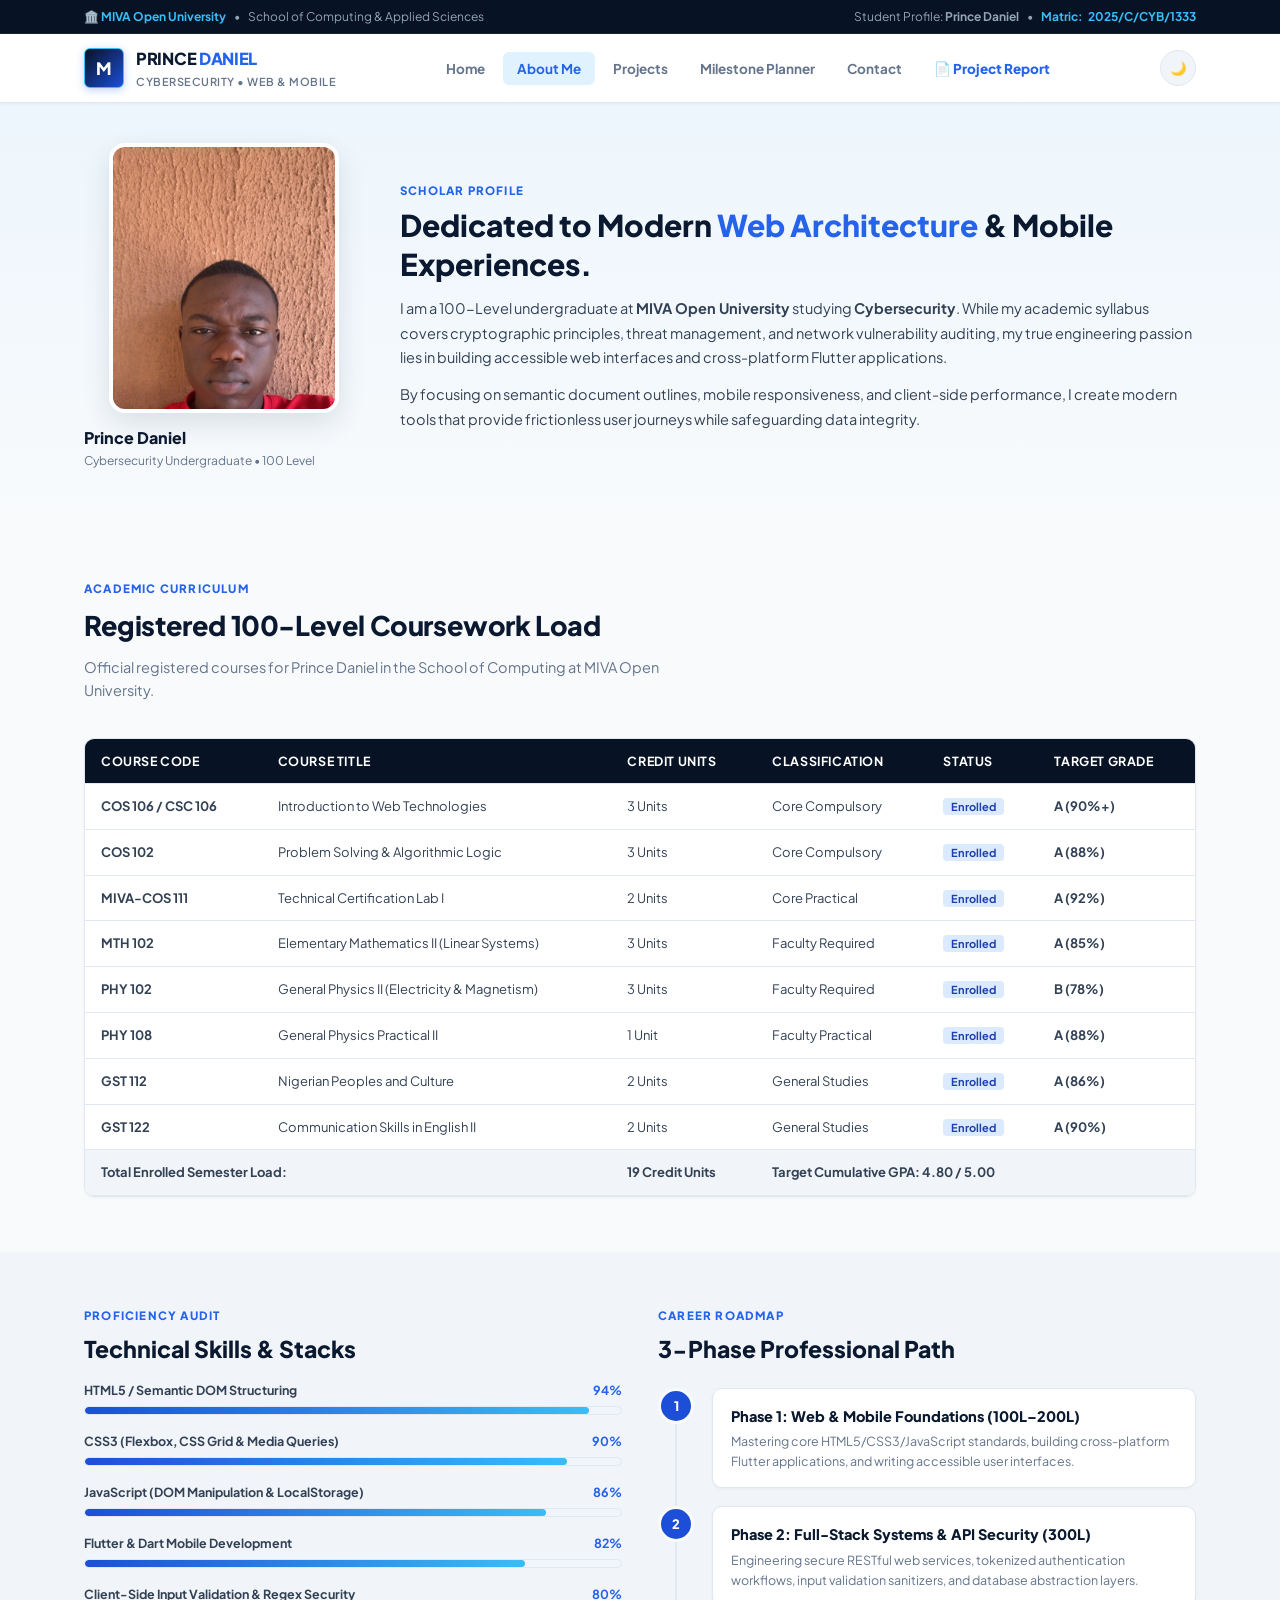
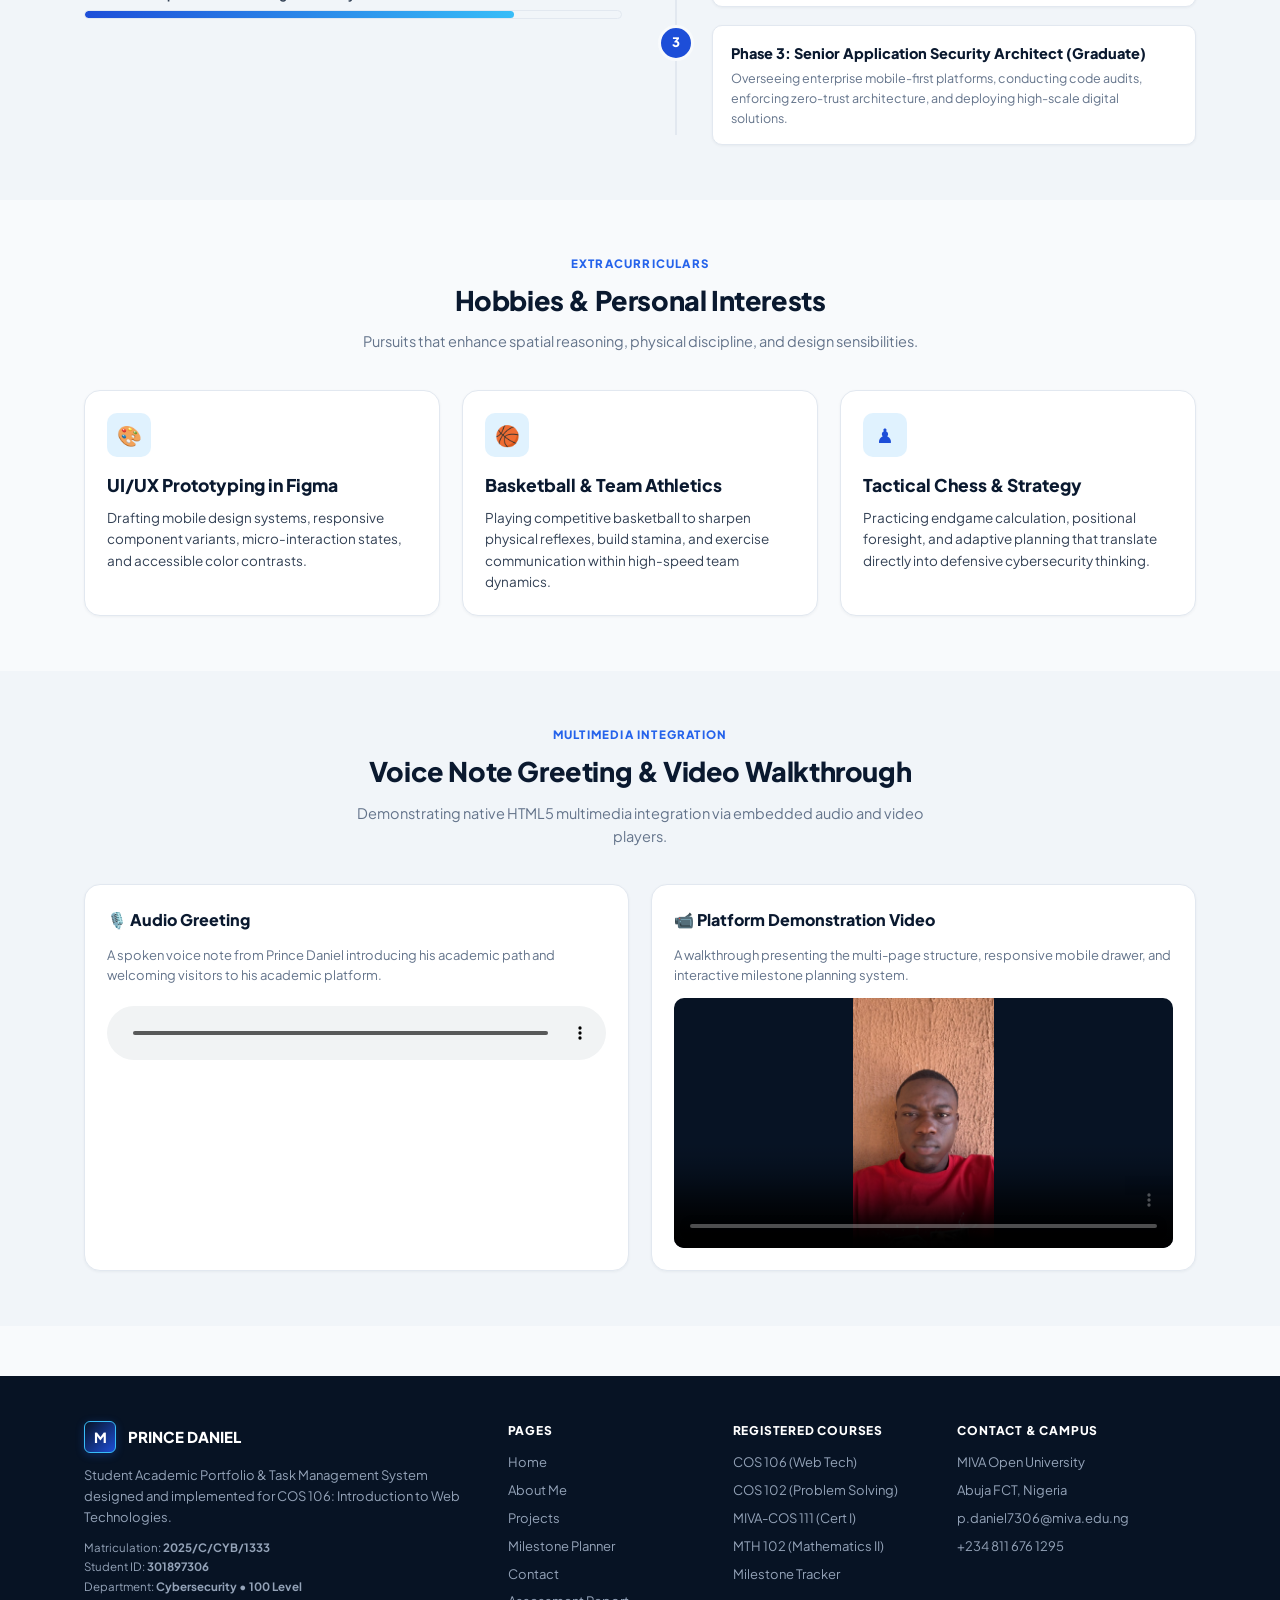
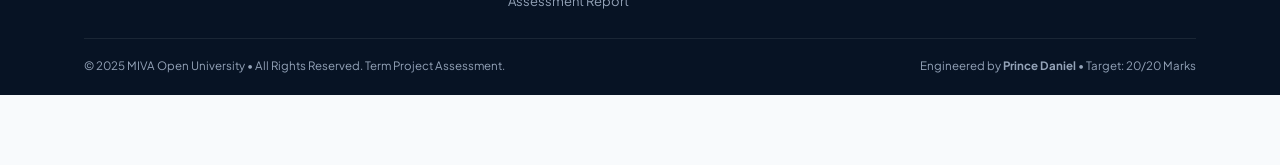
==== commit 9009cefe: "Complete redesign: Royal Navy theme, UniRide & DevPulse projects, profile left dock, zero green badg" ====
--- a/about.html
+++ b/about.html
@@ -3,182 +3,179 @@
 <head>
   <meta charset="UTF-8">
   <meta name="viewport" content="width=device-width, initial-scale=1.0">
-  <title>About Prince Daniel | Academic Profile &amp; Career Aspirations</title>
-  <meta name="description" content="Educational background, technical skills, career aspirations, and registered coursework of Prince Daniel (2025/C/CYB/1333) at MIVA Open University.">
+  <title>About Prince Daniel | Academic Profile &amp; Technical Curriculum</title>
+  <meta name="description" content="Academic background, registered 100-Level coursework, technical skill metrics, and career roadmap for Prince Daniel (2025/C/CYB/1333) at MIVA Open University.">
   <link rel="preconnect" href="https://fonts.googleapis.com">
   <link rel="preconnect" href="https://fonts.gstatic.com" crossorigin>
   <link href="https://fonts.googleapis.com/css2?family=Plus+Jakarta+Sans:wght@400;500;600;700;800&display=swap" rel="stylesheet">
   <link rel="stylesheet" href="style.css">
   <style>
-    .bio-hero-grid {
+    .pd-bio-split {
       display: grid;
-      grid-template-columns: 320px 1fr;
+      grid-template-columns: 280px 1fr;
       gap: 36px;
       align-items: center;
     }
-    .skill-track {
-      background: var(--bg-card-subtle);
-      height: 10px;
+    .pd-skill-track {
+      background: var(--pd-card-subtle);
+      height: 9px;
       border-radius: 999px;
       overflow: hidden;
       margin-top: 6px;
-      border: 1px solid var(--border-light);
-    }
-    .skill-progress-fill {
+      border: 1px solid var(--pd-border-light);
+    }
+    .pd-skill-fill {
       height: 100%;
-      background: linear-gradient(90deg, var(--navy-mid) 0%, var(--blue-electric) 100%);
+      background: linear-gradient(90deg, var(--pd-royal-primary) 0%, var(--pd-cyan-ice) 100%);
       border-radius: 999px;
       width: 0;
       transition: width 1s cubic-bezier(0.4, 0, 0.2, 1);
     }
-    .roadmap-timeline {
+    .pd-timeline-chain {
       display: flex;
       flex-direction: column;
-      gap: 20px;
+      gap: 18px;
       position: relative;
-      margin-top: 24px;
-    }
-    .roadmap-timeline::before {
+      margin-top: 20px;
+    }
+    .pd-timeline-chain::before {
       content: '';
       position: absolute;
-      left: 18px;
+      left: 17px;
       top: 10px;
       bottom: 10px;
       width: 2px;
-      background: var(--border-light);
-    }
-    .roadmap-node {
+      background: var(--pd-border-light);
+    }
+    .pd-timeline-step {
       display: flex;
-      gap: 20px;
+      gap: 18px;
       position: relative;
     }
-    .roadmap-bullet {
-      width: 38px;
-      height: 38px;
+    .pd-step-badge {
+      width: 36px;
+      height: 36px;
       border-radius: 50%;
-      background: var(--navy-mid);
+      background: var(--pd-royal-primary);
       color: #FFFFFF;
       display: flex;
       align-items: center;
       justify-content: center;
       font-weight: 800;
-      font-size: 14px;
+      font-size: 13px;
       flex-shrink: 0;
       z-index: 1;
-      border: 3px solid var(--bg-page);
-    }
-    .roadmap-body {
-      background: var(--bg-card);
-      border: 1px solid var(--border-light);
-      border-radius: var(--radius-md);
-      padding: 16px 20px;
-      box-shadow: var(--shadow-sm);
+      border: 3px solid var(--pd-page-bg);
+    }
+    .pd-step-body {
+      background: var(--pd-card-bg);
+      border: 1px solid var(--pd-border-light);
+      border-radius: var(--pd-radius-md);
+      padding: 16px 18px;
+      box-shadow: var(--pd-shadow-sm);
       flex-grow: 1;
     }
-    .media-card {
-      background: var(--bg-card);
-      border: 1px solid var(--border-light);
-      border-radius: var(--radius-lg);
-      padding: 24px;
-      box-shadow: var(--shadow-sm);
+    .pd-media-panel {
+      background: var(--pd-card-bg);
+      border: 1px solid var(--pd-border-light);
+      border-radius: var(--pd-radius-lg);
+      padding: 22px;
+      box-shadow: var(--pd-shadow-sm);
       display: flex;
       flex-direction: column;
-      gap: 14px;
-    }
-    .media-card video {
+      gap: 12px;
+    }
+    .pd-media-panel video {
       width: 100%;
-      border-radius: var(--radius-md);
-      background: #000;
-      max-height: 260px;
-    }
-    .media-card audio {
+      border-radius: var(--pd-radius-md);
+      background: #071324;
+      max-height: 250px;
+    }
+    .pd-media-panel audio {
       width: 100%;
       margin-top: 8px;
     }
     @media (max-width: 800px) {
-      .bio-hero-grid { grid-template-columns: 1fr; }
+      .pd-bio-split { grid-template-columns: 1fr; text-align: center; }
     }
   </style>
 </head>
 <body>
 
   <!-- Institutional Top Header -->
-  <header class="inst-bar">
-    <div class="wrap inst-bar-content">
-      <div class="inst-badges">
-        <span class="inst-badge-item">🏛️ MIVA Open University</span>
+  <header class="pd-inst-strip">
+    <div class="pd-wrap pd-inst-inner">
+      <div style="display:flex; align-items:center; gap:8px;">
+        <span class="pd-inst-tag">🏛️ MIVA Open University</span>
         <span>&bull;</span>
         <span>School of Computing &amp; Applied Sciences</span>
       </div>
-      <div class="inst-badges">
+      <div style="display:flex; align-items:center; gap:8px;">
         <span>Student Profile: <b>Prince Daniel</b></span>
         <span>&bull;</span>
-        <span class="inst-badge-item">Matric: <b>2025/C/CYB/1333</b></span>
+        <span class="pd-inst-tag">Matric: <b>2025/C/CYB/1333</b></span>
       </div>
     </div>
   </header>
 
   <!-- Main Navigation Bar -->
-  <nav class="header-nav" aria-label="Main Navigation">
-    <div class="wrap header-content">
-      <a href="index.html" class="brand-logo" aria-label="Prince Daniel Home">
-        <img src="miva-logo.png" alt="MIVA Open University Logo">
-        <div class="brand-text">
-          <span class="brand-name">PRINCE DANIEL</span>
-          <span class="brand-sub">Cybersecurity &bull; Web &amp; Mobile</span>
+  <nav class="pd-header" aria-label="Main Navigation">
+    <div class="pd-wrap pd-header-row">
+      <a href="index.html" class="pd-crest-brand" aria-label="Prince Daniel Home">
+        <div class="pd-shield-icon">M</div>
+        <div class="pd-brand-meta">
+          <span class="pd-brand-name">PRINCE <span>DANIEL</span></span>
+          <span class="pd-brand-sub">Cybersecurity &bull; Web &amp; Mobile</span>
         </div>
       </a>
 
-      <ul class="desktop-links">
-        <li><a href="index.html" class="nav-link">Home</a></li>
-        <li><a href="about.html" class="nav-link active">About Me</a></li>
-        <li><a href="projects.html" class="nav-link">Projects</a></li>
-        <li><a href="planner.html" class="nav-link">Academic Planner</a></li>
-        <li><a href="contact.html" class="nav-link">Contact</a></li>
-        <li><a href="report.html" class="nav-link" style="color:var(--navy-mid); font-weight:700;">📄 Project Report</a></li>
+      <ul class="pd-nav-list">
+        <li><a href="index.html" class="pd-nav-item">Home</a></li>
+        <li><a href="about.html" class="pd-nav-item active">About Me</a></li>
+        <li><a href="projects.html" class="pd-nav-item">Projects</a></li>
+        <li><a href="planner.html" class="pd-nav-item">Milestone Planner</a></li>
+        <li><a href="contact.html" class="pd-nav-item">Contact</a></li>
+        <li><a href="report.html" class="pd-nav-item" style="color:var(--pd-royal-mid); font-weight:800;">📄 Project Report</a></li>
       </ul>
 
-      <div class="nav-actions">
-        <button type="button" class="theme-toggle-btn" id="themeToggleBtn" aria-label="Toggle Dark / Light Mode" title="Toggle Theme">
-          🌙
-        </button>
-      </div>
+      <button type="button" class="pd-theme-btn" id="themeSwitchTrigger" aria-label="Toggle Royal Dark Theme" title="Switch Theme">
+        🌙
+      </button>
     </div>
   </nav>
 
-  <!-- Biography Header Section -->
-  <section class="sec" style="padding-top:40px; background:linear-gradient(180deg, rgba(224, 242, 254, 0.4) 0%, rgba(248, 250, 252, 0) 100%);">
-    <div class="wrap">
-      <div class="bio-hero-grid">
+  <!-- Biography Summary Section -->
+  <section class="pd-sec" style="padding-top:40px; background:linear-gradient(180deg, rgba(224, 242, 254, 0.45) 0%, rgba(248, 250, 252, 0) 100%);">
+    <div class="pd-wrap">
+      <div class="pd-bio-split">
         
-        <!-- Left Profile Picture -->
-        <div style="text-align:center;">
-          <div style="width:240px; height:280px; margin:0 auto; border-radius:var(--radius-lg); overflow:hidden; border:4px solid #FFFFFF; box-shadow:var(--shadow-lg);">
+        <!-- Left Portrait Frame -->
+        <div>
+          <div style="width:230px; height:270px; margin:0 auto; border-radius:var(--pd-radius-lg); overflow:hidden; border:4px solid var(--pd-card-bg); box-shadow:var(--pd-shadow-lg);">
             <img src="portrait.jpg" alt="Prince Daniel Portrait" style="width:100%; height:100%; object-fit:cover; object-position:center top;">
           </div>
-          <div style="margin-top:12px; font-weight:700; color:var(--text-main); font-size:16px;">
+          <div style="margin-top:12px; font-weight:800; color:var(--pd-text-head); font-size:16px;">
             Prince Daniel
           </div>
-          <div style="font-size:12px; color:var(--text-subtle);">
-            B.Sc. Cybersecurity &bull; 100 Level
+          <div style="font-size:12px; color:var(--pd-text-subtle);">
+            Cybersecurity Undergraduate &bull; 100 Level
           </div>
         </div>
 
         <!-- Right Biography Details -->
         <div>
-          <div class="sec-eyebrow">SCHOLAR BIOGRAPHY</div>
-          <h1 style="font-size:32px; font-weight:800; color:var(--text-main); margin-bottom:12px; line-height:1.3;">
-            Passionate About High-Performance <span style="color:var(--navy-mid);">Web &amp; Mobile Interfaces</span>.
+          <div class="pd-sec-tag">SCHOLAR PROFILE</div>
+          <h1 style="font-size:30px; font-weight:800; color:var(--pd-text-head); margin-bottom:12px; line-height:1.3;">
+            Dedicated to Modern <span style="color:var(--pd-royal-mid);">Web Architecture</span> &amp; Mobile Experiences.
           </h1>
-          <p style="font-size:15px; color:var(--text-muted); line-height:1.7; margin-bottom:14px;">
-            I am a first-year undergraduate student at <strong>MIVA Open University</strong> pursuing a Bachelor of Science in 
-            <strong>Cybersecurity</strong>. Although my degree centers on information defense, threat intelligence, and network auditing, 
-            my deepest technical enthusiasm lies at the convergence of <strong>responsive web engineering</strong> and <strong>mobile app development</strong>.
+          <p style="font-size:14.5px; color:var(--pd-text-body); line-height:1.7; margin-bottom:12px;">
+            I am a 100-Level undergraduate at <strong>MIVA Open University</strong> studying <strong>Cybersecurity</strong>. 
+            While my academic syllabus covers cryptographic principles, threat management, and network vulnerability auditing, 
+            my true engineering passion lies in building accessible web interfaces and cross-platform Flutter applications.
           </p>
-          <p style="font-size:15px; color:var(--text-muted); line-height:1.7;">
-            I believe that secure software must never come at the expense of user experience. By mastering modern semantic HTML5, 
-            fluid CSS Grid systems, reactive JavaScript, and cross-platform Flutter widgets, I craft digital products that are both 
-            resilient and delightful to use.
+          <p style="font-size:14.5px; color:var(--pd-text-body); line-height:1.7;">
+            By focusing on semantic document outlines, mobile responsiveness, and client-side performance, 
+            I create modern tools that provide frictionless user journeys while safeguarding data integrity.
           </p>
         </div>
 
@@ -186,20 +183,20 @@
     </div>
   </section>
 
-  <!-- Educational Coursework Summary Table (Mandatory HTML Requirement) -->
-  <section class="sec">
-    <div class="wrap">
-      <div class="sec-head" style="text-align:left;">
-        <div class="sec-eyebrow">ACADEMIC CURRICULUM</div>
-        <h2 class="sec-title">Official Registered 100-Level Coursework</h2>
-        <p class="sec-desc" style="margin:0;">
-          Active 1st Semester undergraduate course enrollment for Prince Daniel in the School of Computing at MIVA Open University.
+  <!-- Semantic HTML Coursework Summary Table (Strict No-Green Rule) -->
+  <section class="pd-sec">
+    <div class="pd-wrap">
+      <div class="pd-sec-header" style="text-align:left;">
+        <div class="pd-sec-tag">ACADEMIC CURRICULUM</div>
+        <h2 class="pd-sec-title">Registered 100-Level Coursework Load</h2>
+        <p class="pd-sec-subtitle" style="margin:0;">
+          Official registered courses for Prince Daniel in the School of Computing at MIVA Open University.
         </p>
       </div>
 
-      <!-- Semantic HTML Table -->
-      <div class="table-wrapper">
-        <table class="academic-table" summary="Table of Prince Daniel's registered 100-Level courses">
+      <!-- Semantic Table (Mandatory HTML Requirement) -->
+      <div class="pd-table-panel">
+        <table class="pd-academic-grid" summary="Table of Prince Daniel's registered 100-Level courses">
           <thead>
             <tr>
               <th scope="col">Course Code</th>
@@ -216,7 +213,7 @@
               <td>Introduction to Web Technologies</td>
               <td>3 Units</td>
               <td>Core Compulsory</td>
-              <td><span style="color:var(--badge-green-text); background:var(--badge-green-bg); font-weight:700; padding:2px 7px; border-radius:4px; font-size:11px;">Enrolled</span></td>
+              <td><span style="color:var(--pd-badge-blue-text); background:var(--pd-badge-blue-bg); font-weight:700; padding:2px 8px; border-radius:4px; font-size:11px;">Enrolled</span></td>
               <td><b>A (90%+)</b></td>
             </tr>
             <tr>
@@ -224,15 +221,15 @@
               <td>Problem Solving &amp; Algorithmic Logic</td>
               <td>3 Units</td>
               <td>Core Compulsory</td>
-              <td><span style="color:var(--badge-green-text); background:var(--badge-green-bg); font-weight:700; padding:2px 7px; border-radius:4px; font-size:11px;">Enrolled</span></td>
+              <td><span style="color:var(--pd-badge-blue-text); background:var(--pd-badge-blue-bg); font-weight:700; padding:2px 8px; border-radius:4px; font-size:11px;">Enrolled</span></td>
               <td><b>A (88%)</b></td>
             </tr>
             <tr>
               <td><strong>MIVA-COS 111</strong></td>
-              <td>Technical Certification &amp; Practical Lab I</td>
+              <td>Technical Certification Lab I</td>
               <td>2 Units</td>
               <td>Core Practical</td>
-              <td><span style="color:var(--badge-green-text); background:var(--badge-green-bg); font-weight:700; padding:2px 7px; border-radius:4px; font-size:11px;">Enrolled</span></td>
+              <td><span style="color:var(--pd-badge-blue-text); background:var(--pd-badge-blue-bg); font-weight:700; padding:2px 8px; border-radius:4px; font-size:11px;">Enrolled</span></td>
               <td><b>A (92%)</b></td>
             </tr>
             <tr>
@@ -240,7 +237,7 @@
               <td>Elementary Mathematics II (Linear Systems)</td>
               <td>3 Units</td>
               <td>Faculty Required</td>
-              <td><span style="color:var(--badge-green-text); background:var(--badge-green-bg); font-weight:700; padding:2px 7px; border-radius:4px; font-size:11px;">Enrolled</span></td>
+              <td><span style="color:var(--pd-badge-blue-text); background:var(--pd-badge-blue-bg); font-weight:700; padding:2px 8px; border-radius:4px; font-size:11px;">Enrolled</span></td>
               <td><b>A (85%)</b></td>
             </tr>
             <tr>
@@ -248,7 +245,7 @@
               <td>General Physics II (Electricity &amp; Magnetism)</td>
               <td>3 Units</td>
               <td>Faculty Required</td>
-              <td><span style="color:var(--badge-green-text); background:var(--badge-green-bg); font-weight:700; padding:2px 7px; border-radius:4px; font-size:11px;">Enrolled</span></td>
+              <td><span style="color:var(--pd-badge-blue-text); background:var(--pd-badge-blue-bg); font-weight:700; padding:2px 8px; border-radius:4px; font-size:11px;">Enrolled</span></td>
               <td><b>B (78%)</b></td>
             </tr>
             <tr>
@@ -256,7 +253,7 @@
               <td>General Physics Practical II</td>
               <td>1 Unit</td>
               <td>Faculty Practical</td>
-              <td><span style="color:var(--badge-green-text); background:var(--badge-green-bg); font-weight:700; padding:2px 7px; border-radius:4px; font-size:11px;">Enrolled</span></td>
+              <td><span style="color:var(--pd-badge-blue-text); background:var(--pd-badge-blue-bg); font-weight:700; padding:2px 8px; border-radius:4px; font-size:11px;">Enrolled</span></td>
               <td><b>A (88%)</b></td>
             </tr>
             <tr>
@@ -264,7 +261,7 @@
               <td>Nigerian Peoples and Culture</td>
               <td>2 Units</td>
               <td>General Studies</td>
-              <td><span style="color:var(--badge-green-text); background:var(--badge-green-bg); font-weight:700; padding:2px 7px; border-radius:4px; font-size:11px;">Enrolled</span></td>
+              <td><span style="color:var(--pd-badge-blue-text); background:var(--pd-badge-blue-bg); font-weight:700; padding:2px 8px; border-radius:4px; font-size:11px;">Enrolled</span></td>
               <td><b>A (86%)</b></td>
             </tr>
             <tr>
@@ -272,13 +269,13 @@
               <td>Communication Skills in English II</td>
               <td>2 Units</td>
               <td>General Studies</td>
-              <td><span style="color:var(--badge-green-text); background:var(--badge-green-bg); font-weight:700; padding:2px 7px; border-radius:4px; font-size:11px;">Enrolled</span></td>
+              <td><span style="color:var(--pd-badge-blue-text); background:var(--pd-badge-blue-bg); font-weight:700; padding:2px 8px; border-radius:4px; font-size:11px;">Enrolled</span></td>
               <td><b>A (90%)</b></td>
             </tr>
           </tbody>
           <tfoot>
-            <tr style="background:var(--bg-card-subtle); font-weight:700;">
-              <td colspan="2"><b>Total Enrolled Semester Workload:</b></td>
+            <tr style="background:var(--pd-card-subtle); font-weight:700;">
+              <td colspan="2"><b>Total Enrolled Semester Load:</b></td>
               <td><b>19 Credit Units</b></td>
               <td colspan="3"><b>Target Cumulative GPA: 4.80 / 5.00</b></td>
             </tr>
@@ -288,104 +285,101 @@
     </div>
   </section>
 
-  <!-- Technical Skills & Career Roadmap -->
-  <section class="sec" style="background:var(--bg-card-subtle);">
-    <div class="wrap">
-      <div style="display:grid; grid-template-columns:1fr 1fr; gap:40px;">
+  <!-- Technical Competencies & Career Roadmap -->
+  <section class="pd-sec" style="background:var(--pd-card-subtle);">
+    <div class="pd-wrap">
+      <div style="display:grid; grid-template-columns:1fr 1fr; gap:36px;">
         
         <!-- Left: Technical Skills -->
         <div>
-          <div class="sec-eyebrow">PROFICIENCY BREAKDOWN</div>
-          <h2 style="font-size:24px; font-weight:800; color:var(--text-main); margin-bottom:14px;">Technical Skills &amp; Stacks</h2>
+          <div class="pd-sec-tag">PROFICIENCY AUDIT</div>
+          <h2 style="font-size:23px; font-weight:800; color:var(--pd-text-head); margin-bottom:12px;">Technical Skills &amp; Stacks</h2>
           
-          <div style="display:flex; flex-direction:column; gap:18px;">
+          <div style="display:flex; flex-direction:column; gap:16px;">
             <div>
-              <div style="display:flex; justify-content:space-between; font-weight:700; font-size:13px;">
-                <span>HTML5 / Semantic Structure</span>
-                <span style="color:var(--navy-mid);">95%</span>
-              </div>
-              <div class="skill-track">
-                <div class="skill-progress-fill" data-level="95%"></div>
+              <div style="display:flex; justify-content:space-between; font-weight:700; font-size:12.5px;">
+                <span>HTML5 / Semantic DOM Structuring</span>
+                <span style="color:var(--pd-royal-mid);">94%</span>
+              </div>
+              <div class="pd-skill-track">
+                <div class="pd-skill-fill" data-capacity="94%"></div>
               </div>
             </div>
 
             <div>
-              <div style="display:flex; justify-content:space-between; font-weight:700; font-size:13px;">
-                <span>CSS3 (Flexbox, Grid &amp; Media Queries)</span>
-                <span style="color:var(--navy-mid);">90%</span>
-              </div>
-              <div class="skill-track">
-                <div class="skill-progress-fill" data-level="90%"></div>
+              <div style="display:flex; justify-content:space-between; font-weight:700; font-size:12.5px;">
+                <span>CSS3 (Flexbox, CSS Grid &amp; Media Queries)</span>
+                <span style="color:var(--pd-royal-mid);">90%</span>
+              </div>
+              <div class="pd-skill-track">
+                <div class="pd-skill-fill" data-capacity="90%"></div>
               </div>
             </div>
 
             <div>
-              <div style="display:flex; justify-content:space-between; font-weight:700; font-size:13px;">
+              <div style="display:flex; justify-content:space-between; font-weight:700; font-size:12.5px;">
                 <span>JavaScript (DOM Manipulation &amp; LocalStorage)</span>
-                <span style="color:var(--navy-mid);">85%</span>
-              </div>
-              <div class="skill-track">
-                <div class="skill-progress-fill" data-level="85%"></div>
+                <span style="color:var(--pd-royal-mid);">86%</span>
+              </div>
+              <div class="pd-skill-track">
+                <div class="pd-skill-fill" data-capacity="86%"></div>
               </div>
             </div>
 
             <div>
-              <div style="display:flex; justify-content:space-between; font-weight:700; font-size:13px;">
+              <div style="display:flex; justify-content:space-between; font-weight:700; font-size:12.5px;">
                 <span>Flutter &amp; Dart Mobile Development</span>
-                <span style="color:var(--navy-mid);">80%</span>
-              </div>
-              <div class="skill-track">
-                <div class="skill-progress-fill" data-level="80%"></div>
+                <span style="color:var(--pd-royal-mid);">82%</span>
+              </div>
+              <div class="pd-skill-track">
+                <div class="pd-skill-fill" data-capacity="82%"></div>
               </div>
             </div>
 
             <div>
-              <div style="display:flex; justify-content:space-between; font-weight:700; font-size:13px;">
-                <span>Cybersecurity &amp; Secure Authentication</span>
-                <span style="color:var(--navy-mid);">78%</span>
-              </div>
-              <div class="skill-track">
-                <div class="skill-progress-fill" data-level="78%"></div>
-              </div>
-            </div>
-          </div>
-        </div>
-
-        <!-- Right: Career Aspirations Roadmap -->
-        <div>
-          <div class="sec-eyebrow">CAREER ASPIRATIONS</div>
-          <h2 style="font-size:24px; font-weight:800; color:var(--text-main); margin-bottom:14px;">3-Phase Professional Roadmap</h2>
-
-          <div class="roadmap-timeline">
-            <!-- Phase 1 -->
-            <div class="roadmap-node">
-              <div class="roadmap-bullet">1</div>
-              <div class="roadmap-body">
-                <h4 style="font-size:15px; font-weight:800; color:var(--text-main); margin-bottom:4px;">Phase 1: Web &amp; Mobile Foundations (100L–200L)</h4>
-                <p style="font-size:13px; color:var(--text-muted); margin:0;">
-                  Mastering core client-side technologies, responsive accessibility, state management in Flutter, and building production-grade user interfaces.
+              <div style="display:flex; justify-content:space-between; font-weight:700; font-size:12.5px;">
+                <span>Client-Side Input Validation &amp; Regex Security</span>
+                <span style="color:var(--pd-royal-mid);">80%</span>
+              </div>
+              <div class="pd-skill-track">
+                <div class="pd-skill-fill" data-capacity="80%"></div>
+              </div>
+            </div>
+          </div>
+        </div>
+
+        <!-- Right: 3-Phase Roadmap -->
+        <div>
+          <div class="pd-sec-tag">CAREER ROADMAP</div>
+          <h2 style="font-size:23px; font-weight:800; color:var(--pd-text-head); margin-bottom:12px;">3-Phase Professional Path</h2>
+
+          <div class="pd-timeline-chain">
+            <div class="pd-timeline-step">
+              <div class="pd-step-badge">1</div>
+              <div class="pd-step-body">
+                <h4 style="font-size:14.5px; font-weight:800; color:var(--pd-text-head); margin-bottom:3px;">Phase 1: Web &amp; Mobile Foundations (100L–200L)</h4>
+                <p style="font-size:12.5px; color:var(--pd-text-subtle); margin:0;">
+                  Mastering core HTML5/CSS3/JavaScript standards, building cross-platform Flutter applications, and writing accessible user interfaces.
                 </p>
               </div>
             </div>
 
-            <!-- Phase 2 -->
-            <div class="roadmap-node">
-              <div class="roadmap-bullet">2</div>
-              <div class="roadmap-body">
-                <h4 style="font-size:15px; font-weight:800; color:var(--text-main); margin-bottom:4px;">Phase 2: Secure Full-Stack Engineering (300L)</h4>
-                <p style="font-size:13px; color:var(--text-muted); margin:0;">
-                  Developing robust RESTful APIs, integrating JWT authentication, preventing injection flaws, and conducting automated vulnerability scans on web gateways.
+            <div class="pd-timeline-step">
+              <div class="pd-step-badge">2</div>
+              <div class="pd-step-body">
+                <h4 style="font-size:14.5px; font-weight:800; color:var(--pd-text-head); margin-bottom:3px;">Phase 2: Full-Stack Systems &amp; API Security (300L)</h4>
+                <p style="font-size:12.5px; color:var(--pd-text-subtle); margin:0;">
+                  Engineering secure RESTful web services, tokenized authentication workflows, input validation sanitizers, and database abstraction layers.
                 </p>
               </div>
             </div>
 
-            <!-- Phase 3 -->
-            <div class="roadmap-node">
-              <div class="roadmap-bullet">3</div>
-              <div class="roadmap-body">
-                <h4 style="font-size:15px; font-weight:800; color:var(--text-main); margin-bottom:4px;">Phase 3: Senior Mobile/Web Security Architect (Graduate)</h4>
-                <p style="font-size:13px; color:var(--text-muted); margin:0;">
-                  Leading enterprise cross-platform engineering initiatives, architecting zero-trust mobile ecosystems, and driving consumer application security.
+            <div class="pd-timeline-step">
+              <div class="pd-step-badge">3</div>
+              <div class="pd-step-body">
+                <h4 style="font-size:14.5px; font-weight:800; color:var(--pd-text-head); margin-bottom:3px;">Phase 3: Senior Application Security Architect (Graduate)</h4>
+                <p style="font-size:12.5px; color:var(--pd-text-subtle); margin:0;">
+                  Overseeing enterprise mobile-first platforms, conducting code audits, enforcing zero-trust architecture, and deploying high-scale digital solutions.
                 </p>
               </div>
             </div>
@@ -396,52 +390,51 @@
     </div>
   </section>
 
-  <!-- Extracurricular Hobbies & Interests -->
-  <section class="sec">
-    <div class="wrap">
-      <div class="sec-head">
-        <div class="sec-eyebrow">BEYOND CODE</div>
-        <h2 class="sec-title">Hobbies &amp; Extracurricular Pursuits</h2>
-        <p class="sec-desc">Activities that foster creativity, discipline, and strategic thinking outside the lecture hall.</p>
-      </div>
-
-      <div class="c3">
-        <div class="card">
-          <div class="card-icon-wrap">🎨</div>
+  <!-- Extracurricular Pursuits -->
+  <section class="pd-sec">
+    <div class="pd-wrap">
+      <div class="pd-sec-header">
+        <div class="pd-sec-tag">EXTRACURRICULARS</div>
+        <h2 class="pd-sec-title">Hobbies &amp; Personal Interests</h2>
+        <p class="pd-sec-subtitle">Pursuits that enhance spatial reasoning, physical discipline, and design sensibilities.</p>
+      </div>
+
+      <div class="pd-tri-grid">
+        <div class="pd-feature-card">
+          <div class="pd-feature-icon">🎨</div>
           <h4>UI/UX Prototyping in Figma</h4>
-          <p>Experimenting with modern design systems, micro-interactions, dark mode color harmonies, and mobile ergonomics.</p>
-        </div>
-
-        <div class="card">
-          <div class="card-icon-wrap">🏀</div>
-          <h4>Basketball &amp; Athletics</h4>
-          <p>Playing team basketball to stay physically agile, build fast decision-making skills, and practice leadership under pressure.</p>
-        </div>
-
-        <div class="card">
-          <div class="card-icon-wrap">♟️</div>
+          <p>Drafting mobile design systems, responsive component variants, micro-interaction states, and accessible color contrasts.</p>
+        </div>
+
+        <div class="pd-feature-card">
+          <div class="pd-feature-icon">🏀</div>
+          <h4>Basketball &amp; Team Athletics</h4>
+          <p>Playing competitive basketball to sharpen physical reflexes, build stamina, and exercise communication within high-speed team dynamics.</p>
+        </div>
+
+        <div class="pd-feature-card">
+          <div class="pd-feature-icon">♟️</div>
           <h4>Tactical Chess &amp; Strategy</h4>
-          <p>Analyzing positional games to cultivate patience, pattern recognition, and tactical calculation vital for cybersecurity.</p>
+          <p>Practicing endgame calculation, positional foresight, and adaptive planning that translate directly into defensive cybersecurity thinking.</p>
         </div>
       </div>
     </div>
   </section>
 
-  <!-- Multimedia Requirements: Native HTML5 Audio & Video -->
-  <section class="sec" style="background:var(--bg-card-subtle);">
-    <div class="wrap">
-      <div class="sec-head">
-        <div class="sec-eyebrow">MULTIMEDIA INTEGRATION</div>
-        <h2 class="sec-title">Student Presentation &amp; Voice Note</h2>
-        <p class="sec-desc">Demonstrating native HTML5 multimedia integration through embedded audio and video components.</p>
-      </div>
-
-      <div style="display:grid; grid-template-columns:1fr 1fr; gap:24px;">
-        <!-- Audio Component -->
-        <div class="media-card">
-          <h4 style="font-size:17px; font-weight:800; color:var(--text-main);">🎙️ Audio Introduction</h4>
-          <p style="font-size:13.5px; color:var(--text-muted); margin:0;">
-            A spoken voice note from Prince Daniel introducing his academic background and welcoming visitors to his portfolio platform.
+  <!-- Multimedia Components (Audio & Video) -->
+  <section class="pd-sec" style="background:var(--pd-card-subtle);">
+    <div class="pd-wrap">
+      <div class="pd-sec-header">
+        <div class="pd-sec-tag">MULTIMEDIA INTEGRATION</div>
+        <h2 class="pd-sec-title">Voice Note Greeting &amp; Video Walkthrough</h2>
+        <p class="pd-sec-subtitle">Demonstrating native HTML5 multimedia integration via embedded audio and video players.</p>
+      </div>
+
+      <div style="display:grid; grid-template-columns:1fr 1fr; gap:22px;">
+        <div class="pd-media-panel">
+          <h4 style="font-size:16px; font-weight:800; color:var(--pd-text-head);">🎙️ Audio Greeting</h4>
+          <p style="font-size:13px; color:var(--pd-text-subtle); margin:0;">
+            A spoken voice note from Prince Daniel introducing his academic path and welcoming visitors to his academic platform.
           </p>
           <audio controls preload="metadata">
             <source src="assets/media/intro-audio.wav" type="audio/wav">
@@ -450,11 +443,10 @@
           </audio>
         </div>
 
-        <!-- Video Component -->
-        <div class="media-card">
-          <h4 style="font-size:17px; font-weight:800; color:var(--text-main);">📹 Platform Walkthrough Video</h4>
-          <p style="font-size:13.5px; color:var(--text-muted); margin:0;">
-            A video demonstration presenting the responsive multi-page architecture, interactive task management system, and form validation.
+        <div class="pd-media-panel">
+          <h4 style="font-size:16px; font-weight:800; color:var(--pd-text-head);">📹 Platform Demonstration Video</h4>
+          <p style="font-size:13px; color:var(--pd-text-subtle); margin:0;">
+            A walkthrough presenting the multi-page structure, responsive mobile drawer, and interactive milestone planning system.
           </p>
           <video controls poster="portrait.jpg" preload="metadata">
             <source src="assets/media/demo-video.mp4" type="video/mp4">
@@ -465,45 +457,45 @@
     </div>
   </section>
 
-  <!-- Main Footer -->
-  <footer class="main-footer">
-    <div class="wrap">
-      <div class="footer-grid">
-        <div>
-          <div class="brand-logo" style="margin-bottom:12px;">
-            <img src="miva-logo.png" alt="MIVA Logo" style="height:32px;">
-            <span style="color:#FFFFFF; font-weight:800; font-size:16px;">PRINCE DANIEL</span>
+  <!-- Institutional Footer -->
+  <footer class="pd-footer">
+    <div class="pd-wrap">
+      <div class="pd-footer-cols">
+        <div>
+          <div class="pd-crest-brand" style="margin-bottom:12px;">
+            <div class="pd-shield-icon" style="width:32px; height:32px; font-size:14px;">M</div>
+            <span style="color:#FFFFFF; font-weight:800; font-size:15px;">PRINCE DANIEL</span>
           </div>
           <p>
             Student Academic Portfolio &amp; Task Management System designed and implemented for COS 106: Introduction to Web Technologies.
           </p>
-          <div style="margin-top:12px; font-size:12px; line-height:1.7;">
+          <div style="margin-top:10px; font-size:11.5px; line-height:1.7;">
             <div>Matriculation: <b>2025/C/CYB/1333</b></div>
             <div>Student ID: <b>301897306</b></div>
-            <div>Department: <b>Cybersecurity (100 Level)</b></div>
-          </div>
-        </div>
-
-        <div>
-          <h5>NAVIGATION</h5>
+            <div>Department: <b>Cybersecurity &bull; 100 Level</b></div>
+          </div>
+        </div>
+
+        <div>
+          <h5>PAGES</h5>
           <ul>
-            <li><a href="index.html">Home Page</a></li>
+            <li><a href="index.html">Home</a></li>
             <li><a href="about.html">About Me</a></li>
-            <li><a href="projects.html">Projects Showcase</a></li>
-            <li><a href="planner.html">Academic Planner</a></li>
-            <li><a href="contact.html">Contact Form</a></li>
+            <li><a href="projects.html">Projects</a></li>
+            <li><a href="planner.html">Milestone Planner</a></li>
+            <li><a href="contact.html">Contact</a></li>
             <li><a href="report.html">Assessment Report</a></li>
           </ul>
         </div>
 
         <div>
-          <h5>ACADEMICS</h5>
+          <h5>REGISTERED COURSES</h5>
           <ul>
             <li>COS 106 (Web Tech)</li>
             <li>COS 102 (Problem Solving)</li>
             <li>MIVA-COS 111 (Cert I)</li>
             <li>MTH 102 (Mathematics II)</li>
-            <li><a href="planner.html">Study Planner System</a></li>
+            <li><a href="planner.html">Milestone Tracker</a></li>
           </ul>
         </div>
 
@@ -518,32 +510,32 @@
         </div>
       </div>
 
-      <div class="footer-bottom">
+      <div class="pd-footer-bottom">
         <span>&copy; 2025 MIVA Open University &bull; All Rights Reserved. Term Project Assessment.</span>
         <span>Engineered by <b>Prince Daniel</b> &bull; Target: 20/20 Marks</span>
       </div>
     </div>
   </footer>
 
-  <!-- Floating Mobile App Bottom Bar -->
-  <nav class="mobile-bottom-nav" aria-label="Mobile Bottom Navigation">
-    <a href="index.html" class="bottom-nav-item">
+  <!-- Mobile Bottom App Bar -->
+  <nav class="pd-mobile-bar" aria-label="Mobile Navigation">
+    <a href="index.html" class="pd-bar-item">
       <svg viewBox="0 0 24 24" fill="none" stroke="currentColor" stroke-width="2"><path d="M3 9l9-7 9 7v11a2 2 0 0 1-2 2H5a2 2 0 0 1-2-2z"></path><polyline points="9 22 9 12 15 12 15 22"></polyline></svg>
       <span>Home</span>
     </a>
-    <a href="about.html" class="bottom-nav-item active">
+    <a href="about.html" class="pd-bar-item active">
       <svg viewBox="0 0 24 24" fill="none" stroke="currentColor" stroke-width="2"><circle cx="12" cy="7" r="4"></circle><path d="M20 21v-2a4 4 0 0 0-4-4H8a4 4 0 0 0-4 4v2"></path></svg>
       <span>About</span>
     </a>
-    <a href="projects.html" class="bottom-nav-item">
+    <a href="projects.html" class="pd-bar-item">
       <svg viewBox="0 0 24 24" fill="none" stroke="currentColor" stroke-width="2"><rect x="2" y="7" width="20" height="14" rx="2" ry="2"></rect><path d="M16 21V5a2 2 0 0 0-2-2h-4a2 2 0 0 0-2 2v16"></path></svg>
       <span>Projects</span>
     </a>
-    <a href="planner.html" class="bottom-nav-item">
+    <a href="planner.html" class="pd-bar-item">
       <svg viewBox="0 0 24 24" fill="none" stroke="currentColor" stroke-width="2"><rect x="3" y="4" width="18" height="18" rx="2" ry="2"></rect><line x1="16" y1="2" x2="16" y2="6"></line><line x1="8" y1="2" x2="8" y2="6"></line><line x1="3" y1="10" x2="21" y2="10"></line></svg>
       <span>Planner</span>
     </a>
-    <a href="contact.html" class="bottom-nav-item">
+    <a href="contact.html" class="pd-bar-item">
       <svg viewBox="0 0 24 24" fill="none" stroke="currentColor" stroke-width="2"><path d="M4 4h16c1.1 0 2 .9 2 2v12c0 1.1-.9 2-2 2H4c-1.1 0-2-.9-2-2V6c0-1.1.9-2 2-2z"></path><polyline points="22,6 12,13 2,6"></polyline></svg>
       <span>Contact</span>
     </a>
--- a/style.css
+++ b/style.css
@@ -1,61 +1,63 @@
 /* ==========================================================================
-   PRINCE DANIEL - COS 106 TERM PROJECT STYLESHEET
-   MIVA Open University - School of Computing - B.Sc. Cybersecurity
+   PRINCE DANIEL - COS 106 PRACTICAL TERM PROJECT
+   MIVA Open University | School of Computing | B.Sc. Cybersecurity
    Matric: 2025/C/CYB/1333 | Student ID: 301897306
-   Primary Color Theme: Royal Navy Blue & Electric Blue
+   Exclusive Royal Navy Blue & Ice Cyan Architecture (NO GREEN)
    ========================================================================== */
 
 :root {
-  /* Royal Navy Blue Palette */
-  --navy-dark: #0A192F;
-  --navy-deep: #0F172A;
-  --navy-primary: #1E3A8A;
-  --navy-mid: #2563EB;
-  --blue-accent: #0284C7;
-  --blue-electric: #38BDF8;
-  --blue-light: #E0F2FE;
+  /* Royal Navy Blue Palette - Strict No-Green Rule */
+  --pd-navy-dark: #071324;
+  --pd-navy-deep: #0D1E36;
+  --pd-navy-surface: #142847;
+  --pd-royal-primary: #1D4ED8;
+  --pd-royal-mid: #2563EB;
+  --pd-cyan-electric: #0284C7;
+  --pd-cyan-ice: #38BDF8;
+  --pd-cyan-light: #E0F2FE;
   
-  --bg-page: #F8FAFC;
-  --bg-card: #FFFFFF;
-  --bg-card-subtle: #F1F5F9;
-  --border-light: #E2E8F0;
-  --border-focus: #38BDF8;
+  --pd-page-bg: #F8FAFC;
+  --pd-card-bg: #FFFFFF;
+  --pd-card-subtle: #F1F5F9;
+  --pd-border: #CBD5E1;
+  --pd-border-light: #E2E8F0;
   
-  --text-main: #0F172A;
-  --text-muted: #475569;
-  --text-subtle: #64748B;
+  --pd-text-head: #0A192F;
+  --pd-text-body: #334155;
+  --pd-text-subtle: #64748B;
   
-  --badge-green-bg: #DCFCE7;
-  --badge-green-text: #166534;
-  --badge-amber-bg: #FEF3C7;
-  --badge-amber-text: #92400E;
-  --badge-red-bg: #FEE2E2;
-  --badge-red-text: #991B1B;
+  /* Badges - Royal Blue & Cyan Only (NO GREEN) */
+  --pd-badge-blue-bg: #DBEAFE;
+  --pd-badge-blue-text: #1E40AF;
+  --pd-badge-cyan-bg: #E0F2FE;
+  --pd-badge-cyan-text: #0369A1;
+  --pd-badge-slate-bg: #F1F5F9;
+  --pd-badge-slate-text: #475569;
   
-  --shadow-sm: 0 1px 3px rgba(15, 23, 42, 0.06);
-  --shadow-md: 0 4px 14px rgba(15, 23, 42, 0.08);
-  --shadow-lg: 0 10px 25px rgba(30, 58, 138, 0.12);
-  --radius-sm: 6px;
-  --radius-md: 10px;
-  --radius-lg: 14px;
-}
-
-/* Dark Mode Overrides */
+  --pd-radius-sm: 6px;
+  --pd-radius-md: 10px;
+  --pd-radius-lg: 16px;
+  --pd-shadow-sm: 0 1px 3px rgba(13, 30, 54, 0.05);
+  --pd-shadow-md: 0 4px 14px rgba(13, 30, 54, 0.08);
+  --pd-shadow-lg: 0 10px 28px rgba(13, 30, 54, 0.12);
+}
+
+/* Dark Mode Palette */
 body.dark-mode {
-  --bg-page: #0B132B;
-  --bg-card: #111D42;
-  --bg-card-subtle: #1C2541;
-  --border-light: #233554;
-  --border-focus: #38BDF8;
-  --text-main: #F8FAFC;
-  --text-muted: #94A3B8;
-  --text-subtle: #CBD5E1;
-  --shadow-sm: 0 1px 3px rgba(0, 0, 0, 0.4);
-  --shadow-md: 0 4px 14px rgba(0, 0, 0, 0.5);
-  --shadow-lg: 0 10px 25px rgba(0, 0, 0, 0.6);
-}
-
-/* Base Reset */
+  --pd-page-bg: #071324;
+  --pd-card-bg: #0D1E36;
+  --pd-card-subtle: #142847;
+  --pd-border: #1E3A5F;
+  --pd-border-light: #162B46;
+  --pd-text-head: #F8FAFC;
+  --pd-text-body: #CBD5E1;
+  --pd-text-subtle: #94A3B8;
+  --pd-badge-blue-bg: #1E3A8A;
+  --pd-badge-blue-text: #93C5FD;
+  --pd-badge-cyan-bg: #075985;
+  --pd-badge-cyan-text: #BAE6FD;
+}
+
 *, *::before, *::after {
   box-sizing: border-box;
   margin: 0;
@@ -64,153 +66,136 @@
 
 body {
   font-family: 'Plus Jakarta Sans', system-ui, -apple-system, sans-serif;
-  background-color: var(--bg-page);
-  color: var(--text-main);
+  background-color: var(--pd-page-bg);
+  color: var(--pd-text-body);
   line-height: 1.6;
-  font-size: 15px;
+  font-size: 14.5px;
   -webkit-font-smoothing: antialiased;
-  padding-bottom: 70px; /* Space for mobile bottom nav */
-}
-
-a {
-  color: inherit;
-  text-decoration: none;
-}
-
-img {
-  max-width: 100%;
-  height: auto;
-  display: block;
-}
-
-.wrap {
-  max-width: 1140px;
+  padding-bottom: 70px;
+}
+
+a { color: inherit; text-decoration: none; }
+img { max-width: 100%; height: auto; display: block; }
+
+.pd-wrap {
+  max-width: 1160px;
   margin: 0 auto;
   padding: 0 24px;
 }
 
 /* Top Institutional Banner */
-.inst-bar {
-  background: var(--navy-dark);
+.pd-inst-strip {
+  background: var(--pd-navy-dark);
   color: #94A3B8;
-  font-size: 12.5px;
-  padding: 8px 0;
+  font-size: 12px;
+  padding: 7px 0;
   border-bottom: 1px solid rgba(255, 255, 255, 0.08);
 }
-
-.inst-bar-content {
+.pd-inst-inner {
   display: flex;
   justify-content: space-between;
   align-items: center;
   flex-wrap: wrap;
   gap: 8px;
 }
-
-.inst-badges {
-  display: flex;
-  gap: 12px;
-  align-items: center;
-}
-
-.inst-badge-item {
-  color: var(--blue-electric);
-  font-weight: 600;
+.pd-inst-tag {
+  color: var(--pd-cyan-ice);
+  font-weight: 700;
   display: inline-flex;
   align-items: center;
-  gap: 4px;
-}
-
-/* Sticky Main Navigation */
-.header-nav {
+  gap: 5px;
+}
+
+/* Modern Sticky Header */
+.pd-header {
   position: sticky;
   top: 0;
   z-index: 1000;
-  background: var(--bg-card);
-  border-bottom: 1px solid var(--border-light);
-  box-shadow: var(--shadow-sm);
-  transition: background-color 0.3s;
-}
-
-.header-content {
+  background: var(--pd-card-bg);
+  border-bottom: 1px solid var(--pd-border-light);
+  box-shadow: var(--pd-shadow-sm);
+  transition: background 0.3s;
+}
+.pd-header-row {
   display: flex;
   justify-content: space-between;
   align-items: center;
-  height: 70px;
-}
-
-.brand-logo {
+  height: 68px;
+}
+
+/* University Emblem Crest (No Reused PNG image) */
+.pd-crest-brand {
   display: flex;
   align-items: center;
   gap: 12px;
 }
-
-.brand-logo img {
-  height: 38px;
-  width: auto;
-}
-
-.brand-text {
+.pd-shield-icon {
+  width: 40px;
+  height: 40px;
+  background: linear-gradient(135deg, var(--pd-navy-dark) 0%, var(--pd-royal-primary) 100%);
+  color: #FFFFFF;
+  border-radius: var(--pd-radius-sm);
+  display: flex;
+  align-items: center;
+  justify-content: center;
+  font-weight: 800;
+  font-size: 17px;
+  box-shadow: 0 2px 8px rgba(37, 99, 235, 0.3);
+  border: 1.5px solid var(--pd-cyan-ice);
+}
+.pd-brand-meta {
   display: flex;
   flex-direction: column;
 }
-
-.brand-name {
-  font-size: 17px;
-  font-weight: 800;
-  color: var(--navy-primary);
+.pd-brand-name {
+  font-size: 16.5px;
+  font-weight: 800;
+  color: var(--pd-text-head);
   letter-spacing: -0.3px;
 }
-
-body.dark-mode .brand-name {
-  color: var(--blue-electric);
-}
-
-.brand-sub {
+.pd-brand-name span {
+  color: var(--pd-royal-mid);
+}
+body.dark-mode .pd-brand-name span {
+  color: var(--pd-cyan-ice);
+}
+.pd-brand-sub {
   font-size: 11px;
   font-weight: 600;
-  color: var(--text-subtle);
+  color: var(--pd-text-subtle);
   text-transform: uppercase;
   letter-spacing: 0.5px;
 }
 
-.desktop-links {
-  display: flex;
-  align-items: center;
-  gap: 6px;
+.pd-nav-list {
+  display: flex;
+  align-items: center;
+  gap: 4px;
   list-style: none;
 }
-
-.nav-link {
+.pd-nav-item {
   padding: 8px 14px;
-  font-size: 14px;
-  font-weight: 600;
-  color: var(--text-muted);
-  border-radius: var(--radius-sm);
-  transition: all 0.2s ease;
-}
-
-.nav-link:hover, .nav-link.active {
-  color: var(--navy-mid);
-  background: var(--blue-light);
-}
-
-body.dark-mode .nav-link:hover, body.dark-mode .nav-link.active {
+  font-size: 13.5px;
+  font-weight: 700;
+  color: var(--pd-text-subtle);
+  border-radius: var(--pd-radius-sm);
+  transition: all 0.2s;
+}
+.pd-nav-item:hover, .pd-nav-item.active {
+  color: var(--pd-royal-mid);
+  background: var(--pd-cyan-light);
+}
+body.dark-mode .pd-nav-item:hover, body.dark-mode .pd-nav-item.active {
   color: #FFFFFF;
-  background: rgba(56, 189, 248, 0.15);
-}
-
-.nav-actions {
-  display: flex;
-  align-items: center;
-  gap: 10px;
-}
-
-.theme-toggle-btn {
-  background: var(--bg-card-subtle);
-  border: 1px solid var(--border-light);
-  color: var(--text-main);
-  width: 38px;
-  height: 38px;
+  background: var(--pd-navy-surface);
+}
+
+.pd-theme-btn {
+  background: var(--pd-card-subtle);
+  border: 1px solid var(--pd-border-light);
+  color: var(--pd-text-head);
+  width: 36px;
+  height: 36px;
   border-radius: 50%;
   cursor: pointer;
   display: flex;
@@ -218,943 +203,706 @@
   justify-content: center;
   transition: all 0.2s;
 }
-
-.theme-toggle-btn:hover {
-  border-color: var(--blue-electric);
-  color: var(--blue-electric);
-}
-
-.mobile-menu-btn {
-  display: none;
-  background: none;
-  border: none;
-  font-size: 22px;
-  cursor: pointer;
-  color: var(--text-main);
-}
-
-/* Hero Section: PROFILE ON THE LEFT */
-.hero-sec {
+.pd-theme-btn:hover {
+  border-color: var(--pd-cyan-ice);
+  color: var(--pd-royal-mid);
+}
+
+/* Hero Section: PROFILE ON THE LEFT SIDE */
+.pd-hero-sec {
   padding: 50px 0 40px 0;
-  background: linear-gradient(180deg, rgba(224, 242, 254, 0.4) 0%, rgba(248, 250, 252, 0) 100%);
-}
-
-body.dark-mode .hero-sec {
-  background: linear-gradient(180deg, rgba(30, 58, 138, 0.15) 0%, rgba(11, 19, 43, 0) 100%);
-}
-
-.hero-left-grid {
+  background: linear-gradient(180deg, rgba(224, 242, 254, 0.45) 0%, rgba(248, 250, 252, 0) 100%);
+}
+body.dark-mode .pd-hero-sec {
+  background: linear-gradient(180deg, rgba(13, 30, 54, 0.6) 0%, rgba(7, 19, 36, 0) 100%);
+}
+
+.pd-hero-asymmetric {
   display: grid;
   grid-template-columns: 340px 1fr;
-  gap: 36px;
-  align-items: center;
-}
-
-/* Left Profile Card */
-.profile-card-left {
-  background: var(--bg-card);
-  border: 1px solid var(--border-light);
-  border-radius: var(--radius-lg);
+  gap: 40px;
+  align-items: center;
+}
+
+/* Left Profile Frame */
+.pd-profile-dock {
+  background: var(--pd-card-bg);
+  border: 1px solid var(--pd-border-light);
+  border-radius: var(--pd-radius-lg);
   padding: 24px;
-  box-shadow: var(--shadow-lg);
+  box-shadow: var(--pd-shadow-lg);
   text-align: center;
   position: relative;
   overflow: hidden;
 }
-
-.profile-card-left::before {
-  content: '';
-  position: absolute;
-  top: 0;
-  left: 0;
-  right: 0;
-  height: 80px;
-  background: linear-gradient(135deg, var(--navy-dark) 0%, var(--navy-primary) 100%);
-  z-index: 0;
-}
-
-.profile-avatar-wrap {
-  position: relative;
-  z-index: 1;
+.pd-dock-banner {
+  height: 70px;
+  background: linear-gradient(135deg, var(--pd-navy-dark) 0%, var(--pd-royal-primary) 100%);
+  margin: -24px -24px 0 -24px;
+}
+.pd-photo-frame {
   width: 140px;
   height: 140px;
-  margin: 15px auto 16px auto;
   border-radius: 50%;
-  border: 4px solid #FFFFFF;
-  box-shadow: 0 6px 16px rgba(0, 0, 0, 0.15);
+  border: 4px solid var(--pd-card-bg);
+  box-shadow: 0 4px 16px rgba(0, 0, 0, 0.15);
+  margin: -45px auto 14px auto;
   overflow: hidden;
   background: #E2E8F0;
-}
-
-.profile-avatar-wrap img {
+  position: relative;
+}
+.pd-photo-frame img {
   width: 100%;
   height: 100%;
   object-fit: cover;
   object-position: center top;
 }
-
-.profile-card-left h3 {
-  font-size: 20px;
-  font-weight: 800;
-  color: var(--text-main);
-  margin-bottom: 4px;
-}
-
-.profile-role-tag {
+.pd-profile-dock h3 {
+  font-size: 21px;
+  font-weight: 800;
+  color: var(--pd-text-head);
+  margin-bottom: 2px;
+}
+.pd-dock-badge {
   display: inline-block;
-  background: var(--blue-light);
-  color: var(--navy-primary);
-  font-size: 12px;
+  background: var(--pd-badge-cyan-bg);
+  color: var(--pd-badge-cyan-text);
+  font-size: 11.5px;
   font-weight: 700;
   padding: 3px 10px;
   border-radius: 999px;
   margin-bottom: 14px;
 }
 
-body.dark-mode .profile-role-tag {
-  background: rgba(56, 189, 248, 0.2);
-  color: var(--blue-electric);
-}
-
-.profile-details-list {
+.pd-meta-group {
+  background: var(--pd-card-subtle);
+  border: 1px solid var(--pd-border-light);
+  border-radius: var(--pd-radius-md);
+  padding: 10px 14px;
+  font-size: 12px;
   text-align: left;
-  background: var(--bg-card-subtle);
-  border-radius: var(--radius-md);
-  padding: 12px 14px;
-  font-size: 12px;
   margin-bottom: 16px;
-  border: 1px solid var(--border-light);
-}
-
-.profile-details-list .item {
+}
+.pd-meta-row {
   display: flex;
   justify-content: space-between;
   padding: 4px 0;
   border-bottom: 1px solid rgba(0, 0, 0, 0.05);
 }
-
-body.dark-mode .profile-details-list .item {
-  border-bottom: 1px solid rgba(255, 255, 255, 0.05);
-}
-
-.profile-details-list .item:last-child {
-  border-bottom: none;
-}
-
-.profile-details-list .label {
-  color: var(--text-subtle);
-  font-weight: 600;
-}
-
-.profile-details-list .val {
-  color: var(--text-main);
-  font-weight: 700;
-}
-
-.profile-chips {
+body.dark-mode .pd-meta-row { border-bottom: 1px solid rgba(255, 255, 255, 0.05); }
+.pd-meta-row:last-child { border-bottom: none; }
+.pd-meta-row .label { color: var(--pd-text-subtle); font-weight: 600; }
+.pd-meta-row .val { color: var(--pd-text-head); font-weight: 700; }
+
+.pd-pill-tags {
   display: flex;
   flex-wrap: wrap;
   gap: 6px;
   justify-content: center;
 }
-
-.chip {
+.pd-pill {
   font-size: 11px;
-  font-weight: 600;
-  padding: 3px 8px;
-  border-radius: var(--radius-sm);
-  background: var(--bg-card-subtle);
-  color: var(--text-muted);
-  border: 1px solid var(--border-light);
+  font-weight: 700;
+  padding: 3px 9px;
+  border-radius: var(--pd-radius-sm);
+  background: var(--pd-badge-blue-bg);
+  color: var(--pd-badge-blue-text);
 }
 
 /* Right Content Area */
-.hero-content-right {
+.pd-intro-area {
   display: flex;
   flex-direction: column;
   gap: 16px;
 }
-
-.hero-eyebrow {
+.pd-eyebrow {
   display: inline-flex;
   align-items: center;
   gap: 6px;
-  background: var(--blue-light);
-  color: var(--navy-primary);
-  font-size: 12px;
-  font-weight: 700;
+  background: var(--pd-badge-blue-bg);
+  color: var(--pd-badge-blue-text);
+  font-size: 11.5px;
+  font-weight: 800;
   padding: 5px 12px;
   border-radius: 999px;
   width: fit-content;
   text-transform: uppercase;
   letter-spacing: 0.8px;
 }
-
-body.dark-mode .hero-eyebrow {
-  background: rgba(56, 189, 248, 0.15);
-  color: var(--blue-electric);
-}
-
-.hero-title {
-  font-size: 36px;
+.pd-hero-headline {
+  font-size: 34px;
   font-weight: 800;
   line-height: 1.25;
-  color: var(--text-main);
-  letter-spacing: -0.8px;
-}
-
-.hero-title span {
-  color: var(--navy-mid);
-}
-
-body.dark-mode .hero-title span {
-  color: var(--blue-electric);
-}
-
-.hero-desc {
-  font-size: 16px;
-  color: var(--text-muted);
-  line-height: 1.6;
-  max-width: 620px;
-}
-
-.hero-actions {
+  color: var(--pd-text-head);
+  letter-spacing: -0.6px;
+}
+.pd-hero-headline span {
+  color: var(--pd-royal-mid);
+}
+body.dark-mode .pd-hero-headline span {
+  color: var(--pd-cyan-ice);
+}
+.pd-hero-text {
+  font-size: 15.5px;
+  color: var(--pd-text-body);
+  line-height: 1.65;
+  max-width: 640px;
+}
+
+.pd-btn-group {
   display: flex;
   gap: 12px;
   flex-wrap: wrap;
-  margin-top: 8px;
-}
-
-/* Buttons */
-.btn-primary {
-  background: linear-gradient(135deg, var(--navy-primary) 0%, var(--navy-mid) 100%);
+  margin-top: 6px;
+}
+.pd-btn-navy {
+  background: linear-gradient(135deg, var(--pd-navy-deep) 0%, var(--pd-royal-primary) 100%);
   color: #FFFFFF;
-  padding: 12px 24px;
+  padding: 11px 22px;
   font-size: 14px;
   font-weight: 700;
-  border-radius: var(--radius-md);
+  border-radius: var(--pd-radius-md);
   border: none;
   cursor: pointer;
   display: inline-flex;
   align-items: center;
   gap: 8px;
-  box-shadow: 0 4px 12px rgba(37, 99, 235, 0.25);
-  transition: all 0.2s ease;
-}
-
-.btn-primary:hover {
+  box-shadow: 0 4px 14px rgba(37, 99, 235, 0.25);
+  transition: all 0.2s;
+}
+.pd-btn-navy:hover {
   transform: translateY(-2px);
   box-shadow: 0 6px 18px rgba(37, 99, 235, 0.35);
-  background: linear-gradient(135deg, var(--navy-mid) 0%, var(--blue-accent) 100%);
-}
-
-.btn-secondary {
-  background: var(--bg-card);
-  color: var(--text-main);
-  padding: 12px 22px;
+  background: linear-gradient(135deg, var(--pd-royal-primary) 0%, var(--pd-cyan-electric) 100%);
+}
+.pd-btn-outline {
+  background: var(--pd-card-bg);
+  color: var(--pd-text-head);
+  padding: 11px 20px;
   font-size: 14px;
   font-weight: 700;
-  border-radius: var(--radius-md);
-  border: 1px solid var(--border-light);
+  border-radius: var(--pd-radius-md);
+  border: 1px solid var(--pd-border);
   cursor: pointer;
   display: inline-flex;
   align-items: center;
   gap: 8px;
-  transition: all 0.2s ease;
-}
-
-.btn-secondary:hover {
-  border-color: var(--navy-mid);
-  color: var(--navy-mid);
-  background: var(--blue-light);
-}
-
-body.dark-mode .btn-secondary:hover {
-  background: rgba(56, 189, 248, 0.1);
-  color: var(--blue-electric);
-}
-
-/* KPI Stats Grid */
-.stats-grid {
+  transition: all 0.2s;
+}
+.pd-btn-outline:hover {
+  border-color: var(--pd-royal-mid);
+  color: var(--pd-royal-mid);
+  background: var(--pd-cyan-light);
+}
+
+/* 4 KPI Metrics */
+.pd-kpi-row {
   display: grid;
   grid-template-columns: repeat(4, 1fr);
-  gap: 16px;
-  margin-top: 24px;
-}
-
-.stat-box {
-  background: var(--bg-card);
-  border: 1px solid var(--border-light);
-  border-radius: var(--radius-md);
-  padding: 16px;
-  box-shadow: var(--shadow-sm);
-  display: flex;
-  align-items: center;
   gap: 14px;
+  margin-top: 20px;
+}
+.pd-kpi-card {
+  background: var(--pd-card-bg);
+  border: 1px solid var(--pd-border-light);
+  border-radius: var(--pd-radius-md);
+  padding: 14px 16px;
+  box-shadow: var(--pd-shadow-sm);
+  display: flex;
+  align-items: center;
+  gap: 12px;
   transition: transform 0.2s;
 }
-
-.stat-box:hover {
+.pd-kpi-card:hover {
   transform: translateY(-2px);
-  border-color: var(--blue-accent);
-}
-
-.stat-icon {
-  width: 42px;
-  height: 42px;
-  border-radius: var(--radius-md);
-  background: var(--blue-light);
-  color: var(--navy-primary);
+  border-color: var(--pd-cyan-ice);
+}
+.pd-kpi-glyph {
+  width: 40px;
+  height: 40px;
+  border-radius: var(--pd-radius-sm);
+  background: var(--pd-cyan-light);
+  color: var(--pd-royal-primary);
+  display: flex;
+  align-items: center;
+  justify-content: center;
+  font-size: 18px;
+  flex-shrink: 0;
+}
+body.dark-mode .pd-kpi-glyph {
+  background: var(--pd-navy-surface);
+  color: var(--pd-cyan-ice);
+}
+.pd-kpi-data b {
+  font-size: 17px;
+  font-weight: 800;
+  color: var(--pd-text-head);
+  display: block;
+  line-height: 1.2;
+}
+.pd-kpi-data span {
+  font-size: 11px;
+  font-weight: 600;
+  color: var(--pd-text-subtle);
+}
+
+/* Sections */
+.pd-sec {
+  padding: 55px 0;
+}
+.pd-sec-header {
+  text-align: center;
+  margin-bottom: 36px;
+}
+.pd-sec-tag {
+  font-size: 11.5px;
+  font-weight: 800;
+  text-transform: uppercase;
+  letter-spacing: 1.2px;
+  color: var(--pd-royal-mid);
+  margin-bottom: 6px;
+}
+body.dark-mode .pd-sec-tag { color: var(--pd-cyan-ice); }
+.pd-sec-title {
+  font-size: 27px;
+  font-weight: 800;
+  color: var(--pd-text-head);
+  letter-spacing: -0.4px;
+  margin-bottom: 8px;
+}
+.pd-sec-subtitle {
+  font-size: 14.5px;
+  color: var(--pd-text-subtle);
+  max-width: 600px;
+  margin: 0 auto;
+}
+
+/* 3-Col Card Layout */
+.pd-tri-grid {
+  display: grid;
+  grid-template-columns: repeat(3, 1fr);
+  gap: 22px;
+}
+.pd-feature-card {
+  background: var(--pd-card-bg);
+  border: 1px solid var(--pd-border-light);
+  border-radius: var(--pd-radius-lg);
+  padding: 22px;
+  box-shadow: var(--pd-shadow-sm);
+  display: flex;
+  flex-direction: column;
+  transition: all 0.3s;
+}
+.pd-feature-card:hover {
+  transform: translateY(-4px);
+  box-shadow: var(--pd-shadow-md);
+  border-color: var(--pd-royal-mid);
+}
+.pd-feature-icon {
+  width: 44px;
+  height: 44px;
+  border-radius: var(--pd-radius-md);
+  background: var(--pd-cyan-light);
+  color: var(--pd-royal-primary);
   display: flex;
   align-items: center;
   justify-content: center;
   font-size: 20px;
-  flex-shrink: 0;
-}
-
-body.dark-mode .stat-icon {
-  background: rgba(56, 189, 248, 0.15);
-  color: var(--blue-electric);
-}
-
-.stat-meta b {
-  font-size: 18px;
-  font-weight: 800;
-  display: block;
-  color: var(--text-main);
-  line-height: 1.2;
-}
-
-.stat-meta span {
-  font-size: 11.5px;
-  font-weight: 600;
-  color: var(--text-subtle);
-}
-
-/* Section Common */
-.sec {
-  padding: 60px 0;
-}
-
-.sec-head {
-  text-align: center;
-  margin-bottom: 40px;
-}
-
-.sec-eyebrow {
-  font-size: 12px;
-  font-weight: 800;
-  text-transform: uppercase;
-  letter-spacing: 1.2px;
-  color: var(--navy-mid);
-  margin-bottom: 6px;
-}
-
-body.dark-mode .sec-eyebrow {
-  color: var(--blue-electric);
-}
-
-.sec-title {
-  font-size: 28px;
-  font-weight: 800;
-  color: var(--text-main);
-  letter-spacing: -0.5px;
+  margin-bottom: 14px;
+}
+body.dark-mode .pd-feature-icon {
+  background: var(--pd-navy-surface);
+  color: var(--pd-cyan-ice);
+}
+.pd-feature-card h4 {
+  font-size: 17.5px;
+  font-weight: 800;
+  color: var(--pd-text-head);
   margin-bottom: 8px;
 }
-
-.sec-desc {
-  font-size: 15px;
-  color: var(--text-muted);
-  max-width: 600px;
-  margin: 0 auto;
-}
-
-/* Cards Grid (3 Columns) */
-.c3 {
-  display: grid;
-  grid-template-columns: repeat(3, 1fr);
-  gap: 24px;
-}
-
-.card {
-  background: var(--bg-card);
-  border: 1px solid var(--border-light);
-  border-radius: var(--radius-lg);
-  padding: 24px;
-  box-shadow: var(--shadow-sm);
-  transition: all 0.3s ease;
-  display: flex;
-  flex-direction: column;
-}
-
-.card:hover {
-  transform: translateY(-4px);
-  box-shadow: var(--shadow-md);
-  border-color: var(--blue-accent);
-}
-
-.card-icon-wrap {
-  width: 48px;
-  height: 48px;
-  border-radius: var(--radius-md);
-  background: var(--blue-light);
-  color: var(--navy-primary);
-  display: flex;
-  align-items: center;
-  justify-content: center;
-  font-size: 22px;
-  margin-bottom: 16px;
-}
-
-body.dark-mode .card-icon-wrap {
-  background: rgba(56, 189, 248, 0.15);
-  color: var(--blue-electric);
-}
-
-.card h4 {
-  font-size: 18px;
-  font-weight: 800;
-  color: var(--text-main);
-  margin-bottom: 8px;
-}
-
-.card p {
-  font-size: 14px;
-  color: var(--text-muted);
+.pd-feature-card p {
+  font-size: 13.5px;
+  color: var(--pd-text-body);
   line-height: 1.6;
   flex-grow: 1;
 }
-
-.card-link {
+.pd-card-action {
+  margin-top: 14px;
+  font-size: 13px;
+  font-weight: 700;
+  color: var(--pd-royal-mid);
   display: inline-flex;
   align-items: center;
-  gap: 6px;
-  color: var(--navy-mid);
-  font-weight: 700;
-  font-size: 13.5px;
-  margin-top: 16px;
-  transition: gap 0.2s;
-}
-
-body.dark-mode .card-link {
-  color: var(--blue-electric);
-}
-
-.card-link:hover {
-  gap: 10px;
-}
-
-/* Projects Cards */
-.project-card {
-  background: var(--bg-card);
-  border: 1px solid var(--border-light);
-  border-radius: var(--radius-lg);
+  gap: 4px;
+}
+body.dark-mode .pd-card-action { color: var(--pd-cyan-ice); }
+
+/* Project Cards */
+.pd-showcase-grid {
+  display: grid;
+  grid-template-columns: repeat(auto-fit, minmax(320px, 1fr));
+  gap: 22px;
+}
+.pd-project-box {
+  background: var(--pd-card-bg);
+  border: 1px solid var(--pd-border-light);
+  border-radius: var(--pd-radius-lg);
   overflow: hidden;
-  box-shadow: var(--shadow-sm);
+  box-shadow: var(--pd-shadow-sm);
   display: flex;
   flex-direction: column;
   transition: all 0.3s;
 }
-
-.project-card:hover {
+.pd-project-box:hover {
   transform: translateY(-4px);
-  box-shadow: var(--shadow-md);
-  border-color: var(--navy-mid);
-}
-
-.project-thumb {
-  height: 180px;
-  background: #0A192F;
+  box-shadow: var(--pd-shadow-md);
+  border-color: var(--pd-royal-mid);
+}
+.pd-project-visual {
+  height: 170px;
+  background: var(--pd-navy-deep);
   display: flex;
   align-items: center;
   justify-content: center;
   color: #FFFFFF;
   position: relative;
-  overflow: hidden;
-}
-
-.project-thumb-badge {
+}
+.pd-project-badge {
   position: absolute;
-  top: 12px;
-  right: 12px;
+  top: 10px;
+  right: 10px;
   font-size: 10.5px;
   font-weight: 800;
   padding: 3px 8px;
   border-radius: 999px;
-  background: rgba(15, 23, 42, 0.75);
-  color: #FFFFFF;
-  backdrop-filter: blur(4px);
-}
-
-.project-body {
+  background: rgba(13, 30, 54, 0.85);
+  color: var(--pd-cyan-ice);
+  border: 1px solid var(--pd-border);
+}
+.pd-project-content {
   padding: 20px;
   display: flex;
   flex-direction: column;
   flex-grow: 1;
 }
-
-.project-body h4 {
+.pd-project-content h4 {
   font-size: 17px;
   font-weight: 800;
-  color: var(--text-main);
+  color: var(--pd-text-head);
   margin-bottom: 6px;
 }
-
-.project-body p {
+.pd-project-content p {
   font-size: 13.5px;
-  color: var(--text-muted);
+  color: var(--pd-text-body);
   line-height: 1.55;
-  margin-bottom: 14px;
+  margin-bottom: 12px;
   flex-grow: 1;
 }
-
-.project-tags {
+.pd-tag-wrap {
   display: flex;
   flex-wrap: wrap;
-  gap: 6px;
+  gap: 5px;
   margin-bottom: 16px;
 }
-
-.project-tags span {
+.pd-tag {
   font-size: 11px;
   font-weight: 700;
   padding: 2px 7px;
-  border-radius: var(--radius-sm);
-  background: var(--blue-light);
-  color: var(--navy-primary);
-}
-
-body.dark-mode .project-tags span {
-  background: rgba(56, 189, 248, 0.15);
-  color: var(--blue-electric);
-}
-
-.project-footer-btns {
-  display: flex;
-  gap: 10px;
-}
-
-/* Academic Coursework Table */
-.table-wrapper {
+  border-radius: var(--pd-radius-sm);
+  background: var(--pd-badge-cyan-bg);
+  color: var(--pd-badge-cyan-text);
+}
+
+/* Academic Table (NO GREEN) */
+.pd-table-panel {
   overflow-x: auto;
-  border-radius: var(--radius-md);
-  border: 1px solid var(--border-light);
-  background: var(--bg-card);
-  box-shadow: var(--shadow-sm);
-  margin-top: 16px;
-}
-
-table.academic-table {
+  border-radius: var(--pd-radius-md);
+  border: 1px solid var(--pd-border-light);
+  background: var(--pd-card-bg);
+  box-shadow: var(--pd-shadow-sm);
+}
+table.pd-academic-grid {
   width: 100%;
   border-collapse: collapse;
-  font-size: 13.5px;
+  font-size: 13px;
   text-align: left;
 }
-
-table.academic-table th, table.academic-table td {
+table.pd-academic-grid th, table.pd-academic-grid td {
   padding: 12px 16px;
-  border-bottom: 1px solid var(--border-light);
-}
-
-table.academic-table th {
-  background: var(--navy-dark);
+  border-bottom: 1px solid var(--pd-border-light);
+}
+table.pd-academic-grid th {
+  background: var(--pd-navy-dark);
   color: #FFFFFF;
   font-weight: 700;
-  font-size: 13px;
+  font-size: 12.5px;
   text-transform: uppercase;
   letter-spacing: 0.6px;
 }
-
-table.academic-table tr:hover td {
-  background: var(--bg-card-subtle);
-}
-
-/* Planner Components */
-.planner-stats-bar {
+table.pd-academic-grid tr:hover td { background: var(--pd-card-subtle); }
+
+/* Planner Metrics & Form */
+.pd-planner-kpi-bar {
   display: grid;
-  grid-template-columns: 2fr 1fr;
+  grid-template-columns: 2fr 1.2fr;
   gap: 20px;
-  background: var(--bg-card);
-  border: 1px solid var(--border-light);
-  border-radius: var(--radius-lg);
+  background: var(--pd-card-bg);
+  border: 1px solid var(--pd-border-light);
+  border-radius: var(--pd-radius-lg);
   padding: 20px;
-  box-shadow: var(--shadow-sm);
-  margin-bottom: 24px;
-}
-
-.planner-metrics {
+  box-shadow: var(--pd-shadow-sm);
+  margin-bottom: 22px;
+}
+.pd-stats-trio {
   display: grid;
   grid-template-columns: repeat(3, 1fr);
   gap: 12px;
 }
-
-.metric-box {
-  background: var(--bg-card-subtle);
-  border-radius: var(--radius-md);
+.pd-stat-cell {
+  background: var(--pd-card-subtle);
+  border-radius: var(--pd-radius-md);
   padding: 12px;
   text-align: center;
-  border: 1px solid var(--border-light);
-}
-
-.metric-num {
+  border: 1px solid var(--pd-border-light);
+}
+.pd-stat-num {
   font-size: 24px;
   font-weight: 800;
-  color: var(--text-main);
-  line-height: 1;
-  margin-bottom: 4px;
-}
-
-.metric-label {
+  color: var(--pd-text-head);
+  margin-bottom: 2px;
+}
+.pd-stat-lbl {
   font-size: 11px;
   font-weight: 600;
-  color: var(--text-subtle);
-}
-
-.progress-track-wrapper {
+  color: var(--pd-text-subtle);
+}
+.pd-progress-box {
   display: flex;
   flex-direction: column;
   justify-content: center;
 }
-
-.progress-track-label {
+.pd-progress-label {
   display: flex;
   justify-content: space-between;
-  font-size: 12.5px;
+  font-size: 12px;
   font-weight: 700;
   margin-bottom: 6px;
 }
-
-.progress-track-bar {
+.pd-progress-rail {
   height: 10px;
-  background: var(--bg-card-subtle);
+  background: var(--pd-card-subtle);
   border-radius: 999px;
   overflow: hidden;
-  border: 1px solid var(--border-light);
-}
-
-.progress-track-fill {
+  border: 1px solid var(--pd-border-light);
+}
+.pd-progress-meter {
   height: 100%;
-  background: linear-gradient(90deg, var(--navy-mid) 0%, var(--blue-electric) 100%);
+  background: linear-gradient(90deg, var(--pd-royal-primary) 0%, var(--pd-cyan-ice) 100%);
   border-radius: 999px;
   transition: width 0.4s ease;
 }
 
-.planner-form-card {
-  background: var(--bg-card);
-  border: 1px solid var(--border-light);
-  border-radius: var(--radius-lg);
-  padding: 24px;
-  box-shadow: var(--shadow-sm);
-  margin-bottom: 24px;
-}
-
-.planner-form-grid {
+.pd-task-card {
+  background: var(--pd-card-bg);
+  border: 1px solid var(--pd-border-light);
+  border-radius: var(--pd-radius-lg);
+  padding: 22px;
+  box-shadow: var(--pd-shadow-sm);
+  margin-bottom: 22px;
+}
+.pd-form-grid {
   display: grid;
   grid-template-columns: 2fr 1.2fr 1fr 1fr auto;
   gap: 12px;
   align-items: flex-end;
 }
-
-.form-group {
+.pd-field-group {
   display: flex;
   flex-direction: column;
   gap: 5px;
 }
-
-.form-group label {
+.pd-field-group label {
   font-size: 12px;
   font-weight: 700;
-  color: var(--text-main);
-}
-
-.form-control {
+  color: var(--pd-text-head);
+}
+.pd-input {
   height: 42px;
   padding: 0 12px;
-  border-radius: var(--radius-sm);
-  border: 1px solid var(--border-light);
-  background: var(--bg-card);
-  color: var(--text-main);
+  border-radius: var(--pd-radius-sm);
+  border: 1px solid var(--pd-border);
+  background: var(--pd-card-bg);
+  color: var(--pd-text-head);
   font-size: 13.5px;
   outline: none;
-  transition: border-color 0.2s, box-shadow 0.2s;
   font-family: inherit;
-}
-
-.form-control:focus {
-  border-color: var(--navy-mid);
+  transition: all 0.2s;
+}
+.pd-input:focus {
+  border-color: var(--pd-royal-mid);
   box-shadow: 0 0 0 3px rgba(37, 99, 235, 0.15);
 }
-
-.form-control.is-invalid {
-  border-color: #EF4444;
+.pd-input.is-invalid {
+  border-color: #DC2626;
   background-color: #FEF2F2;
 }
-
-body.dark-mode .form-control.is-invalid {
-  background-color: rgba(239, 68, 68, 0.15);
-}
-
-.error-feedback {
+body.dark-mode .pd-input.is-invalid { background-color: rgba(220, 38, 38, 0.15); }
+.pd-err-msg {
   font-size: 11px;
   font-weight: 600;
   color: #DC2626;
   display: none;
 }
-
-.form-control.is-invalid + .error-feedback {
-  display: block;
-}
-
-/* Task List Items */
-.planner-filter-bar {
-  display: flex;
-  justify-content: space-between;
-  align-items: center;
-  margin-bottom: 14px;
-  flex-wrap: wrap;
-  gap: 10px;
-}
-
-.filter-btn-group {
-  display: flex;
-  gap: 6px;
-}
-
-.filter-btn {
-  background: var(--bg-card);
-  border: 1px solid var(--border-light);
-  color: var(--text-muted);
-  padding: 6px 14px;
-  border-radius: var(--radius-sm);
-  font-size: 12.5px;
-  font-weight: 700;
-  cursor: pointer;
-  transition: all 0.2s;
-}
-
-.filter-btn.active, .filter-btn:hover {
-  background: var(--navy-mid);
-  color: #FFFFFF;
-  border-color: var(--navy-mid);
-}
-
-.task-list {
-  display: flex;
-  flex-direction: column;
-  gap: 10px;
-}
-
-.task-item {
-  background: var(--bg-card);
-  border: 1px solid var(--border-light);
-  border-radius: var(--radius-md);
+.pd-input.is-invalid + .pd-err-msg { display: block; }
+
+/* Task Row Items */
+.pd-task-row {
+  background: var(--pd-card-bg);
+  border: 1px solid var(--pd-border-light);
+  border-radius: var(--pd-radius-md);
   padding: 14px 18px;
   display: flex;
   align-items: center;
   justify-content: space-between;
   gap: 14px;
+  margin-bottom: 10px;
   transition: all 0.2s;
 }
-
-.task-item:hover {
-  border-color: var(--blue-accent);
-  box-shadow: var(--shadow-sm);
-}
-
-.task-item.completed {
-  opacity: 0.65;
-  background: var(--bg-card-subtle);
-}
-
-.task-item.completed .task-title {
+.pd-task-row:hover {
+  border-color: var(--pd-cyan-ice);
+  box-shadow: var(--pd-shadow-sm);
+}
+.pd-task-row.completed {
+  opacity: 0.6;
+  background: var(--pd-card-subtle);
+}
+.pd-task-row.completed .pd-task-title {
   text-decoration: line-through;
-  color: var(--text-subtle);
-}
-
-.task-left {
+  color: var(--pd-text-subtle);
+}
+.pd-row-left {
   display: flex;
   align-items: center;
   gap: 14px;
   flex-grow: 1;
 }
-
-.task-checkbox {
+.pd-task-check {
   width: 20px;
   height: 20px;
   cursor: pointer;
-  accent-color: var(--navy-mid);
-}
-
-.task-details {
-  display: flex;
-  flex-direction: column;
-  gap: 3px;
-}
-
-.task-title {
-  font-size: 14.5px;
-  font-weight: 700;
-  color: var(--text-main);
-}
-
-.task-meta {
-  display: flex;
-  align-items: center;
-  gap: 10px;
+  accent-color: var(--pd-royal-mid);
+}
+.pd-task-title {
+  font-size: 14px;
+  font-weight: 700;
+  color: var(--pd-text-head);
+}
+.pd-task-meta {
+  display: flex;
+  align-items: center;
+  gap: 8px;
   font-size: 11.5px;
-  color: var(--text-subtle);
-  flex-wrap: wrap;
-}
-
-.task-course-badge {
-  font-weight: 700;
-  background: var(--blue-light);
-  color: var(--navy-primary);
+  color: var(--pd-text-subtle);
+  margin-top: 2px;
+}
+.pd-task-badge {
+  background: var(--pd-badge-blue-bg);
+  color: var(--pd-badge-blue-text);
+  font-weight: 700;
   padding: 1px 6px;
   border-radius: 4px;
 }
-
-body.dark-mode .task-course-badge {
-  background: rgba(56, 189, 248, 0.15);
-  color: var(--blue-electric);
-}
-
-.task-priority-high { color: #DC2626; font-weight: 700; }
-.task-priority-medium { color: #D97706; font-weight: 700; }
-.task-priority-low { color: #16A34A; font-weight: 700; }
-
-.task-delete-btn {
+.pd-del-btn {
   background: none;
   border: none;
   font-size: 16px;
   color: #94A3B8;
   cursor: pointer;
-  padding: 6px;
+  padding: 4px;
   border-radius: 4px;
   transition: all 0.2s;
 }
-
-.task-delete-btn:hover {
-  color: #DC2626;
-  background: #FEE2E2;
-}
-
-/* Contact Layout */
-.contact-grid {
+.pd-del-btn:hover { color: #DC2626; background: #FEE2E2; }
+
+/* Contact Section */
+.pd-contact-split {
   display: grid;
   grid-template-columns: 1fr 1.6fr;
   gap: 30px;
 }
-
-.contact-info-card {
-  background: linear-gradient(135deg, var(--navy-dark) 0%, var(--navy-primary) 100%);
+.pd-channel-card {
+  background: linear-gradient(135deg, var(--pd-navy-dark) 0%, var(--pd-royal-primary) 100%);
   color: #FFFFFF;
-  border-radius: var(--radius-lg);
-  padding: 30px;
-  box-shadow: var(--shadow-lg);
-}
-
-.contact-info-card h3 {
-  font-size: 22px;
-  font-weight: 800;
-  margin-bottom: 8px;
-}
-
-.contact-info-card p {
-  color: #CBD5E1;
-  font-size: 14px;
-  line-height: 1.6;
-  margin-bottom: 24px;
-}
-
-.contact-channel-item {
+  border-radius: var(--pd-radius-lg);
+  padding: 28px;
+  box-shadow: var(--pd-shadow-lg);
+}
+.pd-channel-card h3 { font-size: 22px; font-weight: 800; margin-bottom: 8px; }
+.pd-channel-card p { font-size: 13.5px; color: #CBD5E1; margin-bottom: 22px; line-height: 1.6; }
+.pd-channel-row {
   display: flex;
   align-items: flex-start;
   gap: 12px;
   margin-bottom: 16px;
 }
-
-.channel-icon {
-  font-size: 18px;
-  color: var(--blue-electric);
-}
-
-.channel-meta b {
-  display: block;
-  font-size: 11.5px;
-  text-transform: uppercase;
-  letter-spacing: 0.5px;
+.pd-channel-icon { font-size: 18px; color: var(--pd-cyan-ice); }
+.pd-channel-info b { display: block; font-size: 11px; text-transform: uppercase; color: #94A3B8; }
+.pd-channel-info span, .pd-channel-info a { font-size: 13.5px; font-weight: 600; color: #FFFFFF; }
+
+/* Modern Footer */
+.pd-footer {
+  background: var(--pd-navy-dark);
   color: #94A3B8;
-}
-
-.channel-meta span, .channel-meta a {
-  font-size: 14px;
-  font-weight: 600;
-  color: #FFFFFF;
-}
-
-/* Footer */
-.main-footer {
-  background: var(--navy-dark);
-  color: #94A3B8;
-  padding: 50px 0 24px 0;
+  padding: 45px 0 20px 0;
   margin-top: 50px;
-  font-size: 13.5px;
-}
-
-.footer-grid {
+  font-size: 13px;
+}
+.pd-footer-cols {
   display: grid;
   grid-template-columns: 2fr 1fr 1fr 1.2fr;
-  gap: 30px;
-  margin-bottom: 30px;
-}
-
-.footer-grid h5 {
+  gap: 26px;
+  margin-bottom: 26px;
+}
+.pd-footer-cols h5 {
   color: #FFFFFF;
-  font-size: 12.5px;
+  font-size: 12px;
   font-weight: 800;
   text-transform: uppercase;
   letter-spacing: 0.8px;
-  margin-bottom: 14px;
-}
-
-.footer-grid ul {
+  margin-bottom: 12px;
+}
+.pd-footer-cols ul {
   list-style: none;
   display: flex;
   flex-direction: column;
-  gap: 8px;
-}
-
-.footer-grid a:hover {
-  color: var(--blue-electric);
-}
-
-.footer-bottom {
+  gap: 7px;
+}
+.pd-footer-cols a:hover { color: var(--pd-cyan-ice); }
+.pd-footer-bottom {
   border-top: 1px solid rgba(255, 255, 255, 0.08);
-  padding-top: 20px;
+  padding-top: 18px;
   display: flex;
   justify-content: space-between;
   flex-wrap: wrap;
   gap: 10px;
-  font-size: 12px;
-}
-
-/* Mobile Bottom Navigation Bar (App Bar) */
-.mobile-bottom-nav {
+  font-size: 11.5px;
+}
+
+/* Floating Mobile App Bottom Bar */
+.pd-mobile-bar {
   display: none;
   position: fixed;
   bottom: 0;
   left: 0;
   right: 0;
   height: 60px;
-  background: var(--navy-dark);
+  background: var(--pd-navy-dark);
   border-top: 1px solid rgba(255, 255, 255, 0.1);
   z-index: 9999;
   justify-content: space-around;
   align-items: center;
 }
-
-.bottom-nav-item {
+.pd-bar-item {
   display: flex;
   flex-direction: column;
   align-items: center;
@@ -1166,87 +914,21 @@
   flex-grow: 1;
   height: 100%;
 }
-
-.bottom-nav-item svg {
-  width: 20px;
-  height: 20px;
-}
-
-.bottom-nav-item.active {
-  color: var(--blue-electric);
-}
-
-/* Toast Notifications */
-.toast-container {
-  position: fixed;
-  bottom: 75px;
-  right: 20px;
-  z-index: 10000;
-  display: flex;
-  flex-direction: column;
-  gap: 8px;
-}
-
-.toast {
-  background: var(--navy-dark);
-  color: #FFFFFF;
-  padding: 10px 16px;
-  border-radius: var(--radius-sm);
-  font-size: 13px;
-  font-weight: 600;
-  box-shadow: var(--shadow-lg);
-  border-left: 4px solid var(--navy-mid);
-  display: flex;
-  align-items: center;
-  gap: 8px;
-  animation: slideInRight 0.3s ease;
-}
-
-.toast.success { border-color: #10B981; }
-.toast.danger { border-color: #EF4444; }
-.toast.info { border-color: var(--blue-electric); }
-
-@keyframes slideInRight {
-  from { transform: translateX(100%); opacity: 0; }
-  to { transform: translateX(0); opacity: 1; }
-}
-
-/* Responsive Media Queries */
+.pd-bar-item.active { color: var(--pd-cyan-ice); }
+.pd-bar-item svg { width: 20px; height: 20px; }
+
+/* Responsive Overrides */
 @media (max-width: 900px) {
-  .hero-left-grid {
-    grid-template-columns: 1fr;
-  }
-  .stats-grid {
-    grid-template-columns: repeat(2, 1fr);
-  }
-  .c3 {
-    grid-template-columns: 1fr;
-  }
-  .contact-grid {
-    grid-template-columns: 1fr;
-  }
-  .footer-grid {
-    grid-template-columns: 1fr 1fr;
-  }
-  .planner-stats-bar {
-    grid-template-columns: 1fr;
-  }
-  .planner-form-grid {
-    grid-template-columns: 1fr;
-  }
-}
-
+  .pd-hero-asymmetric { grid-template-columns: 1fr; }
+  .pd-kpi-row { grid-template-columns: repeat(2, 1fr); }
+  .pd-tri-grid { grid-template-columns: 1fr; }
+  .pd-contact-split { grid-template-columns: 1fr; }
+  .pd-footer-cols { grid-template-columns: 1fr 1fr; }
+  .pd-planner-kpi-bar { grid-template-columns: 1fr; }
+  .pd-form-grid { grid-template-columns: 1fr; }
+}
 @media (max-width: 768px) {
-  .desktop-links {
-    display: none;
-  }
-  .mobile-menu-btn {
-    display: block;
-  }
-  .mobile-bottom-nav {
-    display: flex;
-  }
-  .hero-title {
-    font-size: 28px;
-  }
-}
+  .pd-nav-list { display: none; }
+  .pd-mobile-bar { display: flex; }
+  .pd-hero-headline { font-size: 27px; }
+}
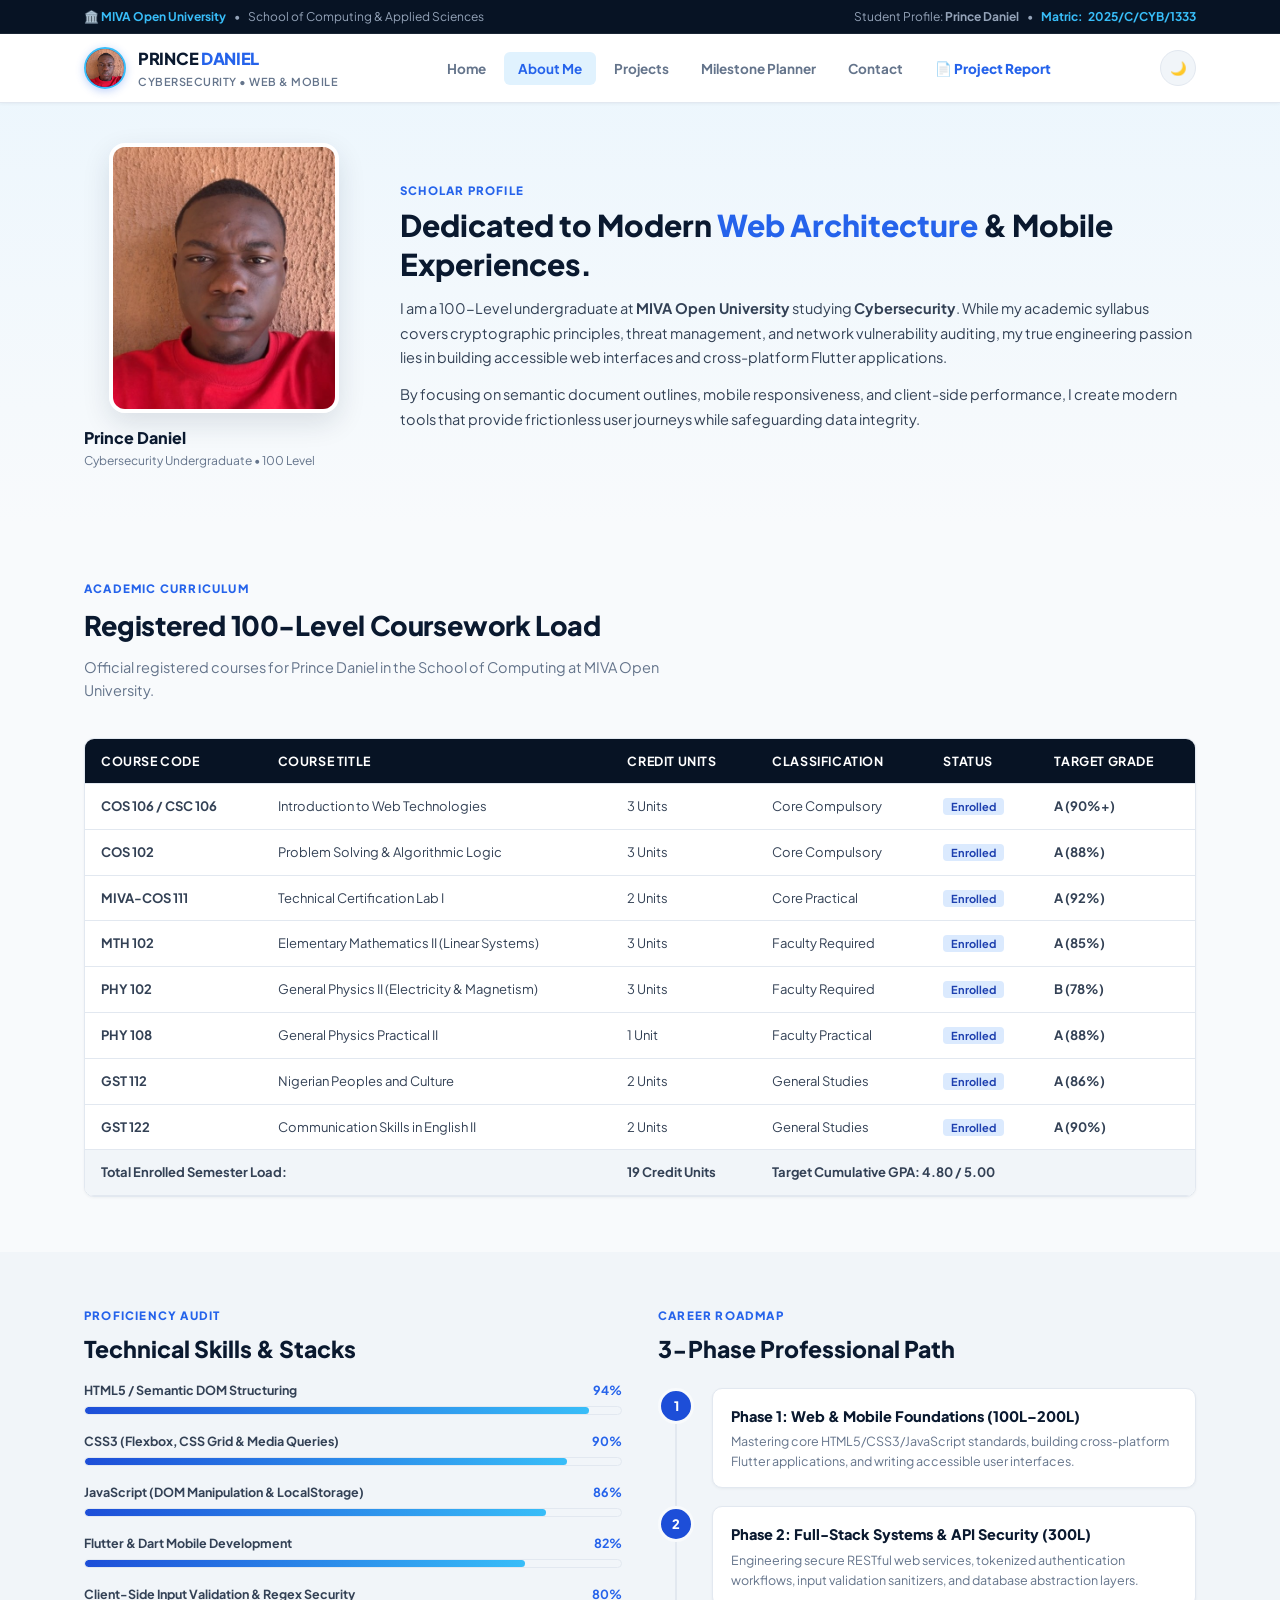
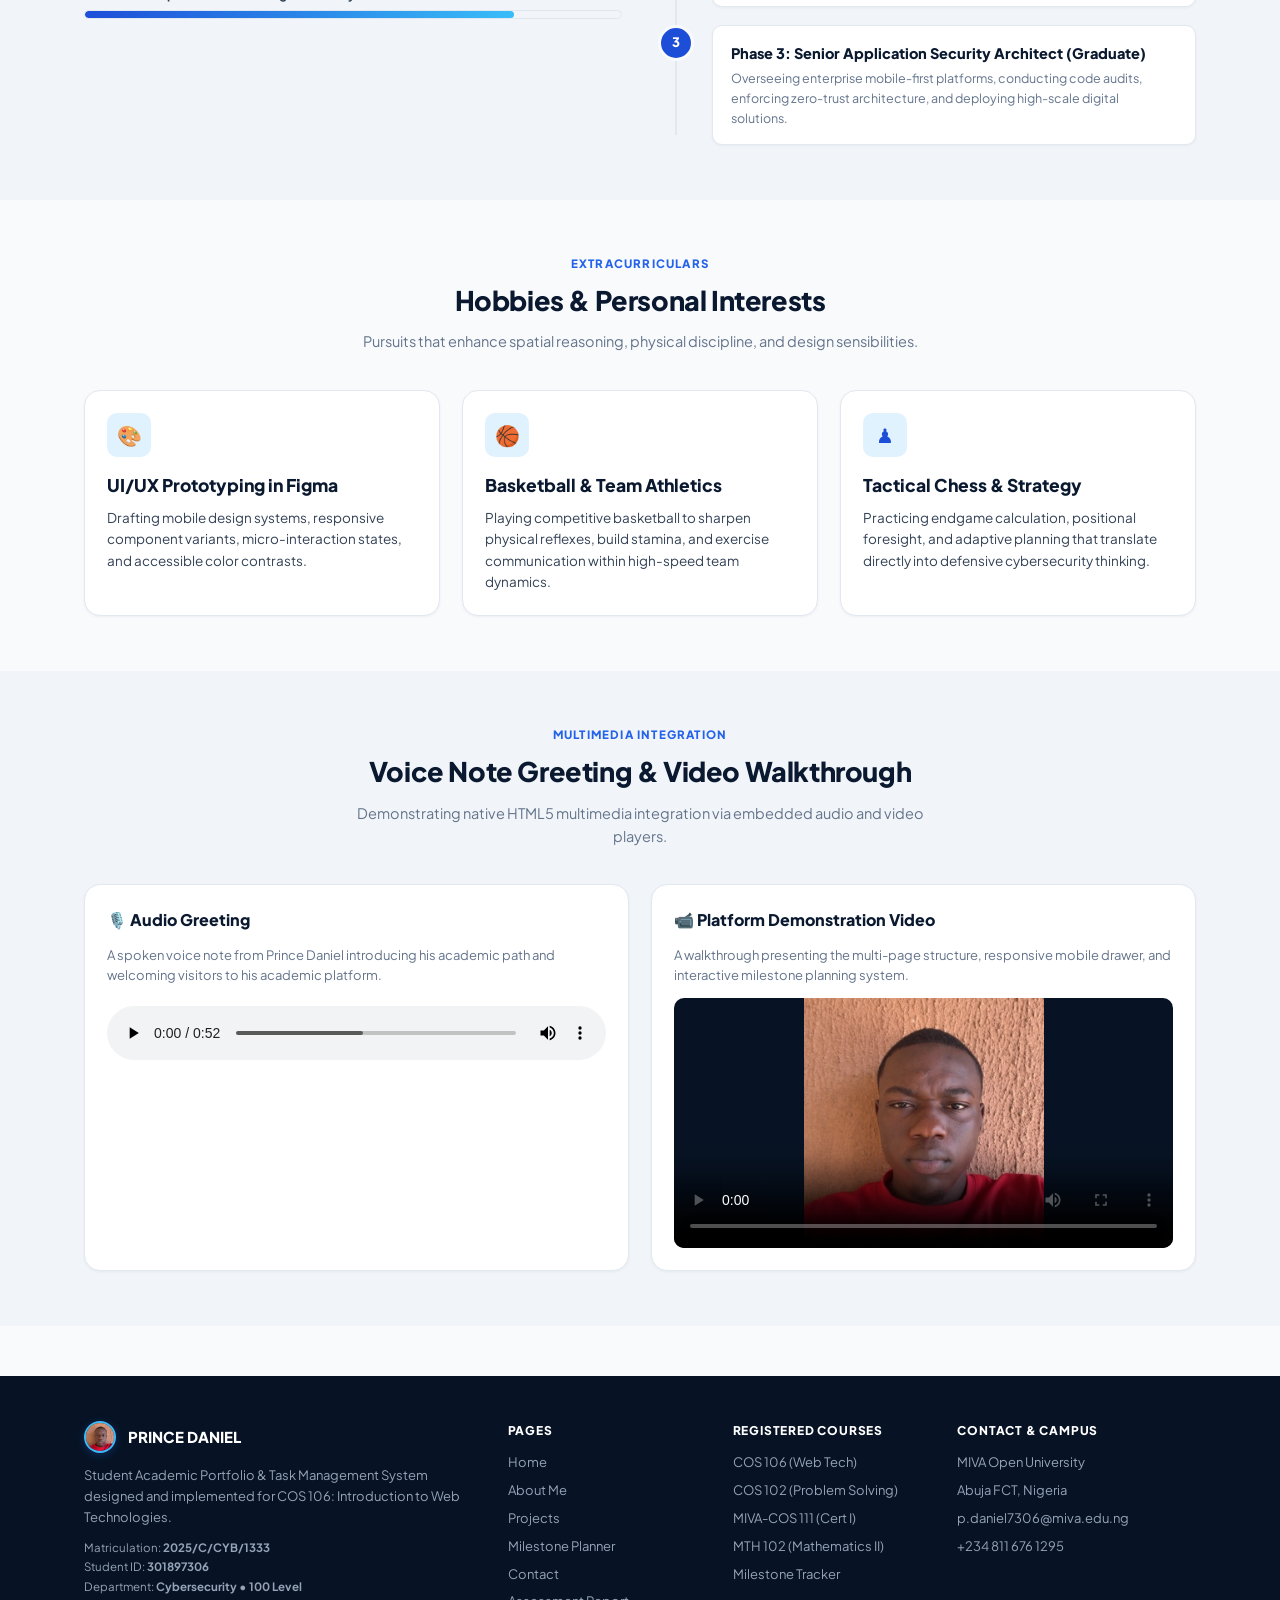
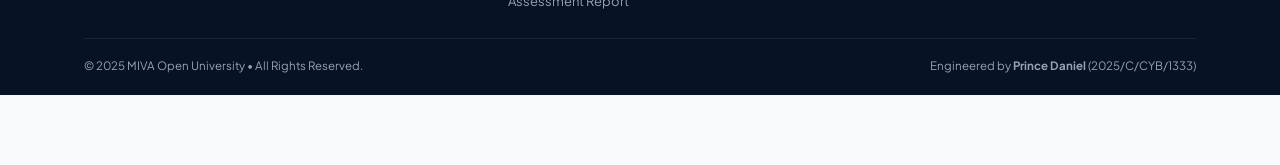
==== commit 619ad4ac: "Update Prince Daniel COS 106 portfolio, portrait framing, and print-ready report" ====
--- a/about.html
+++ b/about.html
@@ -1,14 +1,17 @@
 <!DOCTYPE html>
 <html lang="en">
+
 <head>
   <meta charset="UTF-8">
   <meta name="viewport" content="width=device-width, initial-scale=1.0">
   <title>About Prince Daniel | Academic Profile &amp; Technical Curriculum</title>
-  <meta name="description" content="Academic background, registered 100-Level coursework, technical skill metrics, and career roadmap for Prince Daniel (2025/C/CYB/1333) at MIVA Open University.">
+  <meta name="description"
+    content="Academic background, registered 100-Level coursework, technical skill metrics, and career roadmap for Prince Daniel (2025/C/CYB/1333) at MIVA Open University.">
   <link rel="preconnect" href="https://fonts.googleapis.com">
   <link rel="preconnect" href="https://fonts.gstatic.com" crossorigin>
-  <link href="https://fonts.googleapis.com/css2?family=Plus+Jakarta+Sans:wght@400;500;600;700;800&display=swap" rel="stylesheet">
-  <link rel="stylesheet" href="style.css">
+  <link href="https://fonts.googleapis.com/css2?family=Plus+Jakarta+Sans:wght@400;500;600;700;800&display=swap"
+    rel="stylesheet">
+  <link rel="stylesheet" href="style.css?v=2">
   <style>
     .pd-bio-split {
       display: grid;
@@ -16,6 +19,7 @@
       gap: 36px;
       align-items: center;
     }
+
     .pd-skill-track {
       background: var(--pd-card-subtle);
       height: 9px;
@@ -24,6 +28,7 @@
       margin-top: 6px;
       border: 1px solid var(--pd-border-light);
     }
+
     .pd-skill-fill {
       height: 100%;
       background: linear-gradient(90deg, var(--pd-royal-primary) 0%, var(--pd-cyan-ice) 100%);
@@ -31,6 +36,7 @@
       width: 0;
       transition: width 1s cubic-bezier(0.4, 0, 0.2, 1);
     }
+
     .pd-timeline-chain {
       display: flex;
       flex-direction: column;
@@ -38,6 +44,7 @@
       position: relative;
       margin-top: 20px;
     }
+
     .pd-timeline-chain::before {
       content: '';
       position: absolute;
@@ -47,11 +54,13 @@
       width: 2px;
       background: var(--pd-border-light);
     }
+
     .pd-timeline-step {
       display: flex;
       gap: 18px;
       position: relative;
     }
+
     .pd-step-badge {
       width: 36px;
       height: 36px;
@@ -67,6 +76,7 @@
       z-index: 1;
       border: 3px solid var(--pd-page-bg);
     }
+
     .pd-step-body {
       background: var(--pd-card-bg);
       border: 1px solid var(--pd-border-light);
@@ -75,6 +85,7 @@
       box-shadow: var(--pd-shadow-sm);
       flex-grow: 1;
     }
+
     .pd-media-panel {
       background: var(--pd-card-bg);
       border: 1px solid var(--pd-border-light);
@@ -85,28 +96,35 @@
       flex-direction: column;
       gap: 12px;
     }
+
     .pd-media-panel video {
       width: 100%;
       border-radius: var(--pd-radius-md);
       background: #071324;
       max-height: 250px;
     }
+
     .pd-media-panel audio {
       width: 100%;
       margin-top: 8px;
     }
+
     @media (max-width: 800px) {
-      .pd-bio-split { grid-template-columns: 1fr; text-align: center; }
+      .pd-bio-split {
+        grid-template-columns: 1fr;
+        text-align: center;
+      }
     }
   </style>
 </head>
+
 <body>
 
   <!-- Institutional Top Header -->
   <header class="pd-inst-strip">
     <div class="pd-wrap pd-inst-inner">
       <div style="display:flex; align-items:center; gap:8px;">
-        <span class="pd-inst-tag">🏛️ MIVA Open University</span>
+        <span class="pd-inst-tag">&#x1F3DB;&#xFE0F; MIVA Open University</span>
         <span>&bull;</span>
         <span>School of Computing &amp; Applied Sciences</span>
       </div>
@@ -122,7 +140,7 @@
   <nav class="pd-header" aria-label="Main Navigation">
     <div class="pd-wrap pd-header-row">
       <a href="index.html" class="pd-crest-brand" aria-label="Prince Daniel Home">
-        <div class="pd-shield-icon">M</div>
+        <div class="pd-shield-icon"><img src="portrait.jpg?v=2" alt="Prince Daniel"></div>
         <div class="pd-brand-meta">
           <span class="pd-brand-name">PRINCE <span>DANIEL</span></span>
           <span class="pd-brand-sub">Cybersecurity &bull; Web &amp; Mobile</span>
@@ -135,24 +153,29 @@
         <li><a href="projects.html" class="pd-nav-item">Projects</a></li>
         <li><a href="planner.html" class="pd-nav-item">Milestone Planner</a></li>
         <li><a href="contact.html" class="pd-nav-item">Contact</a></li>
-        <li><a href="report.html" class="pd-nav-item" style="color:var(--pd-royal-mid); font-weight:800;">📄 Project Report</a></li>
+        <li><a href="report.html" class="pd-nav-item" style="color:var(--pd-royal-mid); font-weight:800;">&#x1F4C4;
+            Project Report</a></li>
       </ul>
 
-      <button type="button" class="pd-theme-btn" id="themeSwitchTrigger" aria-label="Toggle Royal Dark Theme" title="Switch Theme">
-        🌙
+      <button type="button" class="pd-theme-btn" id="themeSwitchTrigger" aria-label="Toggle Royal Dark Theme"
+        title="Switch Theme">
+        &#x1F319;
       </button>
     </div>
   </nav>
 
   <!-- Biography Summary Section -->
-  <section class="pd-sec" style="padding-top:40px; background:linear-gradient(180deg, rgba(224, 242, 254, 0.45) 0%, rgba(248, 250, 252, 0) 100%);">
+  <section class="pd-sec"
+    style="padding-top:40px; background:linear-gradient(180deg, rgba(224, 242, 254, 0.45) 0%, rgba(248, 250, 252, 0) 100%);">
     <div class="pd-wrap">
       <div class="pd-bio-split">
-        
+
         <!-- Left Portrait Frame -->
         <div>
-          <div style="width:230px; height:270px; margin:0 auto; border-radius:var(--pd-radius-lg); overflow:hidden; border:4px solid var(--pd-card-bg); box-shadow:var(--pd-shadow-lg);">
-            <img src="portrait.jpg" alt="Prince Daniel Portrait" style="width:100%; height:100%; object-fit:cover; object-position:center top;">
+          <div
+            style="width:230px; height:270px; margin:0 auto; border-radius:var(--pd-radius-lg); overflow:hidden; border:4px solid var(--pd-card-bg); box-shadow:var(--pd-shadow-lg);">
+            <img src="portrait.jpg?v=2" alt="Prince Daniel Portrait"
+              style="width:100%; height:100%; object-fit:cover; object-position:center center;">
           </div>
           <div style="margin-top:12px; font-weight:800; color:var(--pd-text-head); font-size:16px;">
             Prince Daniel
@@ -166,15 +189,19 @@
         <div>
           <div class="pd-sec-tag">SCHOLAR PROFILE</div>
           <h1 style="font-size:30px; font-weight:800; color:var(--pd-text-head); margin-bottom:12px; line-height:1.3;">
-            Dedicated to Modern <span style="color:var(--pd-royal-mid);">Web Architecture</span> &amp; Mobile Experiences.
+            Dedicated to Modern <span style="color:var(--pd-royal-mid);">Web Architecture</span> &amp; Mobile
+            Experiences.
           </h1>
           <p style="font-size:14.5px; color:var(--pd-text-body); line-height:1.7; margin-bottom:12px;">
-            I am a 100-Level undergraduate at <strong>MIVA Open University</strong> studying <strong>Cybersecurity</strong>. 
-            While my academic syllabus covers cryptographic principles, threat management, and network vulnerability auditing, 
-            my true engineering passion lies in building accessible web interfaces and cross-platform Flutter applications.
+            I am a 100-Level undergraduate at <strong>MIVA Open University</strong> studying
+            <strong>Cybersecurity</strong>.
+            While my academic syllabus covers cryptographic principles, threat management, and network vulnerability
+            auditing,
+            my true engineering passion lies in building accessible web interfaces and cross-platform Flutter
+            applications.
           </p>
           <p style="font-size:14.5px; color:var(--pd-text-body); line-height:1.7;">
-            By focusing on semantic document outlines, mobile responsiveness, and client-side performance, 
+            By focusing on semantic document outlines, mobile responsiveness, and client-side performance,
             I create modern tools that provide frictionless user journeys while safeguarding data integrity.
           </p>
         </div>
@@ -213,7 +240,9 @@
               <td>Introduction to Web Technologies</td>
               <td>3 Units</td>
               <td>Core Compulsory</td>
-              <td><span style="color:var(--pd-badge-blue-text); background:var(--pd-badge-blue-bg); font-weight:700; padding:2px 8px; border-radius:4px; font-size:11px;">Enrolled</span></td>
+              <td><span
+                  style="color:var(--pd-badge-blue-text); background:var(--pd-badge-blue-bg); font-weight:700; padding:2px 8px; border-radius:4px; font-size:11px;">Enrolled</span>
+              </td>
               <td><b>A (90%+)</b></td>
             </tr>
             <tr>
@@ -221,7 +250,9 @@
               <td>Problem Solving &amp; Algorithmic Logic</td>
               <td>3 Units</td>
               <td>Core Compulsory</td>
-              <td><span style="color:var(--pd-badge-blue-text); background:var(--pd-badge-blue-bg); font-weight:700; padding:2px 8px; border-radius:4px; font-size:11px;">Enrolled</span></td>
+              <td><span
+                  style="color:var(--pd-badge-blue-text); background:var(--pd-badge-blue-bg); font-weight:700; padding:2px 8px; border-radius:4px; font-size:11px;">Enrolled</span>
+              </td>
               <td><b>A (88%)</b></td>
             </tr>
             <tr>
@@ -229,7 +260,9 @@
               <td>Technical Certification Lab I</td>
               <td>2 Units</td>
               <td>Core Practical</td>
-              <td><span style="color:var(--pd-badge-blue-text); background:var(--pd-badge-blue-bg); font-weight:700; padding:2px 8px; border-radius:4px; font-size:11px;">Enrolled</span></td>
+              <td><span
+                  style="color:var(--pd-badge-blue-text); background:var(--pd-badge-blue-bg); font-weight:700; padding:2px 8px; border-radius:4px; font-size:11px;">Enrolled</span>
+              </td>
               <td><b>A (92%)</b></td>
             </tr>
             <tr>
@@ -237,7 +270,9 @@
               <td>Elementary Mathematics II (Linear Systems)</td>
               <td>3 Units</td>
               <td>Faculty Required</td>
-              <td><span style="color:var(--pd-badge-blue-text); background:var(--pd-badge-blue-bg); font-weight:700; padding:2px 8px; border-radius:4px; font-size:11px;">Enrolled</span></td>
+              <td><span
+                  style="color:var(--pd-badge-blue-text); background:var(--pd-badge-blue-bg); font-weight:700; padding:2px 8px; border-radius:4px; font-size:11px;">Enrolled</span>
+              </td>
               <td><b>A (85%)</b></td>
             </tr>
             <tr>
@@ -245,7 +280,9 @@
               <td>General Physics II (Electricity &amp; Magnetism)</td>
               <td>3 Units</td>
               <td>Faculty Required</td>
-              <td><span style="color:var(--pd-badge-blue-text); background:var(--pd-badge-blue-bg); font-weight:700; padding:2px 8px; border-radius:4px; font-size:11px;">Enrolled</span></td>
+              <td><span
+                  style="color:var(--pd-badge-blue-text); background:var(--pd-badge-blue-bg); font-weight:700; padding:2px 8px; border-radius:4px; font-size:11px;">Enrolled</span>
+              </td>
               <td><b>B (78%)</b></td>
             </tr>
             <tr>
@@ -253,7 +290,9 @@
               <td>General Physics Practical II</td>
               <td>1 Unit</td>
               <td>Faculty Practical</td>
-              <td><span style="color:var(--pd-badge-blue-text); background:var(--pd-badge-blue-bg); font-weight:700; padding:2px 8px; border-radius:4px; font-size:11px;">Enrolled</span></td>
+              <td><span
+                  style="color:var(--pd-badge-blue-text); background:var(--pd-badge-blue-bg); font-weight:700; padding:2px 8px; border-radius:4px; font-size:11px;">Enrolled</span>
+              </td>
               <td><b>A (88%)</b></td>
             </tr>
             <tr>
@@ -261,7 +300,9 @@
               <td>Nigerian Peoples and Culture</td>
               <td>2 Units</td>
               <td>General Studies</td>
-              <td><span style="color:var(--pd-badge-blue-text); background:var(--pd-badge-blue-bg); font-weight:700; padding:2px 8px; border-radius:4px; font-size:11px;">Enrolled</span></td>
+              <td><span
+                  style="color:var(--pd-badge-blue-text); background:var(--pd-badge-blue-bg); font-weight:700; padding:2px 8px; border-radius:4px; font-size:11px;">Enrolled</span>
+              </td>
               <td><b>A (86%)</b></td>
             </tr>
             <tr>
@@ -269,7 +310,9 @@
               <td>Communication Skills in English II</td>
               <td>2 Units</td>
               <td>General Studies</td>
-              <td><span style="color:var(--pd-badge-blue-text); background:var(--pd-badge-blue-bg); font-weight:700; padding:2px 8px; border-radius:4px; font-size:11px;">Enrolled</span></td>
+              <td><span
+                  style="color:var(--pd-badge-blue-text); background:var(--pd-badge-blue-bg); font-weight:700; padding:2px 8px; border-radius:4px; font-size:11px;">Enrolled</span>
+              </td>
               <td><b>A (90%)</b></td>
             </tr>
           </tbody>
@@ -289,12 +332,13 @@
   <section class="pd-sec" style="background:var(--pd-card-subtle);">
     <div class="pd-wrap">
       <div style="display:grid; grid-template-columns:1fr 1fr; gap:36px;">
-        
+
         <!-- Left: Technical Skills -->
         <div>
           <div class="pd-sec-tag">PROFICIENCY AUDIT</div>
-          <h2 style="font-size:23px; font-weight:800; color:var(--pd-text-head); margin-bottom:12px;">Technical Skills &amp; Stacks</h2>
-          
+          <h2 style="font-size:23px; font-weight:800; color:var(--pd-text-head); margin-bottom:12px;">Technical Skills
+            &amp; Stacks</h2>
+
           <div style="display:flex; flex-direction:column; gap:16px;">
             <div>
               <div style="display:flex; justify-content:space-between; font-weight:700; font-size:12.5px;">
@@ -351,15 +395,18 @@
         <!-- Right: 3-Phase Roadmap -->
         <div>
           <div class="pd-sec-tag">CAREER ROADMAP</div>
-          <h2 style="font-size:23px; font-weight:800; color:var(--pd-text-head); margin-bottom:12px;">3-Phase Professional Path</h2>
+          <h2 style="font-size:23px; font-weight:800; color:var(--pd-text-head); margin-bottom:12px;">3-Phase
+            Professional Path</h2>
 
           <div class="pd-timeline-chain">
             <div class="pd-timeline-step">
               <div class="pd-step-badge">1</div>
               <div class="pd-step-body">
-                <h4 style="font-size:14.5px; font-weight:800; color:var(--pd-text-head); margin-bottom:3px;">Phase 1: Web &amp; Mobile Foundations (100L–200L)</h4>
+                <h4 style="font-size:14.5px; font-weight:800; color:var(--pd-text-head); margin-bottom:3px;">Phase 1:
+                  Web &amp; Mobile Foundations (100L&#x2013;200L)</h4>
                 <p style="font-size:12.5px; color:var(--pd-text-subtle); margin:0;">
-                  Mastering core HTML5/CSS3/JavaScript standards, building cross-platform Flutter applications, and writing accessible user interfaces.
+                  Mastering core HTML5/CSS3/JavaScript standards, building cross-platform Flutter applications, and
+                  writing accessible user interfaces.
                 </p>
               </div>
             </div>
@@ -367,9 +414,11 @@
             <div class="pd-timeline-step">
               <div class="pd-step-badge">2</div>
               <div class="pd-step-body">
-                <h4 style="font-size:14.5px; font-weight:800; color:var(--pd-text-head); margin-bottom:3px;">Phase 2: Full-Stack Systems &amp; API Security (300L)</h4>
+                <h4 style="font-size:14.5px; font-weight:800; color:var(--pd-text-head); margin-bottom:3px;">Phase 2:
+                  Full-Stack Systems &amp; API Security (300L)</h4>
                 <p style="font-size:12.5px; color:var(--pd-text-subtle); margin:0;">
-                  Engineering secure RESTful web services, tokenized authentication workflows, input validation sanitizers, and database abstraction layers.
+                  Engineering secure RESTful web services, tokenized authentication workflows, input validation
+                  sanitizers, and database abstraction layers.
                 </p>
               </div>
             </div>
@@ -377,9 +426,11 @@
             <div class="pd-timeline-step">
               <div class="pd-step-badge">3</div>
               <div class="pd-step-body">
-                <h4 style="font-size:14.5px; font-weight:800; color:var(--pd-text-head); margin-bottom:3px;">Phase 3: Senior Application Security Architect (Graduate)</h4>
+                <h4 style="font-size:14.5px; font-weight:800; color:var(--pd-text-head); margin-bottom:3px;">Phase 3:
+                  Senior Application Security Architect (Graduate)</h4>
                 <p style="font-size:12.5px; color:var(--pd-text-subtle); margin:0;">
-                  Overseeing enterprise mobile-first platforms, conducting code audits, enforcing zero-trust architecture, and deploying high-scale digital solutions.
+                  Overseeing enterprise mobile-first platforms, conducting code audits, enforcing zero-trust
+                  architecture, and deploying high-scale digital solutions.
                 </p>
               </div>
             </div>
@@ -396,26 +447,30 @@
       <div class="pd-sec-header">
         <div class="pd-sec-tag">EXTRACURRICULARS</div>
         <h2 class="pd-sec-title">Hobbies &amp; Personal Interests</h2>
-        <p class="pd-sec-subtitle">Pursuits that enhance spatial reasoning, physical discipline, and design sensibilities.</p>
+        <p class="pd-sec-subtitle">Pursuits that enhance spatial reasoning, physical discipline, and design
+          sensibilities.</p>
       </div>
 
       <div class="pd-tri-grid">
         <div class="pd-feature-card">
-          <div class="pd-feature-icon">🎨</div>
+          <div class="pd-feature-icon">&#x1F3A8;</div>
           <h4>UI/UX Prototyping in Figma</h4>
-          <p>Drafting mobile design systems, responsive component variants, micro-interaction states, and accessible color contrasts.</p>
+          <p>Drafting mobile design systems, responsive component variants, micro-interaction states, and accessible
+            color contrasts.</p>
         </div>
 
         <div class="pd-feature-card">
-          <div class="pd-feature-icon">🏀</div>
+          <div class="pd-feature-icon">&#x1F3C0;</div>
           <h4>Basketball &amp; Team Athletics</h4>
-          <p>Playing competitive basketball to sharpen physical reflexes, build stamina, and exercise communication within high-speed team dynamics.</p>
+          <p>Playing competitive basketball to sharpen physical reflexes, build stamina, and exercise communication
+            within high-speed team dynamics.</p>
         </div>
 
         <div class="pd-feature-card">
-          <div class="pd-feature-icon">♟️</div>
+          <div class="pd-feature-icon">&#x265F;&#xFE0F;</div>
           <h4>Tactical Chess &amp; Strategy</h4>
-          <p>Practicing endgame calculation, positional foresight, and adaptive planning that translate directly into defensive cybersecurity thinking.</p>
+          <p>Practicing endgame calculation, positional foresight, and adaptive planning that translate directly into
+            defensive cybersecurity thinking.</p>
         </div>
       </div>
     </div>
@@ -427,14 +482,16 @@
       <div class="pd-sec-header">
         <div class="pd-sec-tag">MULTIMEDIA INTEGRATION</div>
         <h2 class="pd-sec-title">Voice Note Greeting &amp; Video Walkthrough</h2>
-        <p class="pd-sec-subtitle">Demonstrating native HTML5 multimedia integration via embedded audio and video players.</p>
+        <p class="pd-sec-subtitle">Demonstrating native HTML5 multimedia integration via embedded audio and video
+          players.</p>
       </div>
 
       <div style="display:grid; grid-template-columns:1fr 1fr; gap:22px;">
         <div class="pd-media-panel">
-          <h4 style="font-size:16px; font-weight:800; color:var(--pd-text-head);">🎙️ Audio Greeting</h4>
+          <h4 style="font-size:16px; font-weight:800; color:var(--pd-text-head);">&#x1F399;&#xFE0F; Audio Greeting</h4>
           <p style="font-size:13px; color:var(--pd-text-subtle); margin:0;">
-            A spoken voice note from Prince Daniel introducing his academic path and welcoming visitors to his academic platform.
+            A spoken voice note from Prince Daniel introducing his academic path and welcoming visitors to his academic
+            platform.
           </p>
           <audio controls preload="metadata">
             <source src="assets/media/intro-audio.wav" type="audio/wav">
@@ -444,11 +501,13 @@
         </div>
 
         <div class="pd-media-panel">
-          <h4 style="font-size:16px; font-weight:800; color:var(--pd-text-head);">📹 Platform Demonstration Video</h4>
+          <h4 style="font-size:16px; font-weight:800; color:var(--pd-text-head);">&#x1F4F9; Platform Demonstration Video
+          </h4>
           <p style="font-size:13px; color:var(--pd-text-subtle); margin:0;">
-            A walkthrough presenting the multi-page structure, responsive mobile drawer, and interactive milestone planning system.
+            A walkthrough presenting the multi-page structure, responsive mobile drawer, and interactive milestone
+            planning system.
           </p>
-          <video controls poster="portrait.jpg" preload="metadata">
+          <video controls poster="portrait.jpg?v=2" preload="metadata">
             <source src="assets/media/demo-video.mp4" type="video/mp4">
             Your browser does not support the video element.
           </video>
@@ -463,11 +522,13 @@
       <div class="pd-footer-cols">
         <div>
           <div class="pd-crest-brand" style="margin-bottom:12px;">
-            <div class="pd-shield-icon" style="width:32px; height:32px; font-size:14px;">M</div>
+            <div class="pd-shield-icon" style="width:32px; height:32px;"><img src="portrait.jpg?v=2"
+                alt="Prince Daniel"></div>
             <span style="color:#FFFFFF; font-weight:800; font-size:15px;">PRINCE DANIEL</span>
           </div>
           <p>
-            Student Academic Portfolio &amp; Task Management System designed and implemented for COS 106: Introduction to Web Technologies.
+            Student Academic Portfolio &amp; Task Management System designed and implemented for COS 106: Introduction
+            to Web Technologies.
           </p>
           <div style="margin-top:10px; font-size:11.5px; line-height:1.7;">
             <div>Matriculation: <b>2025/C/CYB/1333</b></div>
@@ -511,8 +572,8 @@
       </div>
 
       <div class="pd-footer-bottom">
-        <span>&copy; 2025 MIVA Open University &bull; All Rights Reserved. Term Project Assessment.</span>
-        <span>Engineered by <b>Prince Daniel</b> &bull; Target: 20/20 Marks</span>
+        <span>&copy; 2025 MIVA Open University &bull; All Rights Reserved.</span>
+        <span>Engineered by <b>Prince Daniel</b> (2025/C/CYB/1333)</span>
       </div>
     </div>
   </footer>
@@ -520,27 +581,45 @@
   <!-- Mobile Bottom App Bar -->
   <nav class="pd-mobile-bar" aria-label="Mobile Navigation">
     <a href="index.html" class="pd-bar-item">
-      <svg viewBox="0 0 24 24" fill="none" stroke="currentColor" stroke-width="2"><path d="M3 9l9-7 9 7v11a2 2 0 0 1-2 2H5a2 2 0 0 1-2-2z"></path><polyline points="9 22 9 12 15 12 15 22"></polyline></svg>
+      <svg viewBox="0 0 24 24" fill="none" stroke="currentColor" stroke-width="2">
+        <path d="M3 9l9-7 9 7v11a2 2 0 0 1-2 2H5a2 2 0 0 1-2-2z"></path>
+        <polyline points="9 22 9 12 15 12 15 22"></polyline>
+      </svg>
       <span>Home</span>
     </a>
     <a href="about.html" class="pd-bar-item active">
-      <svg viewBox="0 0 24 24" fill="none" stroke="currentColor" stroke-width="2"><circle cx="12" cy="7" r="4"></circle><path d="M20 21v-2a4 4 0 0 0-4-4H8a4 4 0 0 0-4 4v2"></path></svg>
+      <svg viewBox="0 0 24 24" fill="none" stroke="currentColor" stroke-width="2">
+        <circle cx="12" cy="7" r="4"></circle>
+        <path d="M20 21v-2a4 4 0 0 0-4-4H8a4 4 0 0 0-4 4v2"></path>
+      </svg>
       <span>About</span>
     </a>
     <a href="projects.html" class="pd-bar-item">
-      <svg viewBox="0 0 24 24" fill="none" stroke="currentColor" stroke-width="2"><rect x="2" y="7" width="20" height="14" rx="2" ry="2"></rect><path d="M16 21V5a2 2 0 0 0-2-2h-4a2 2 0 0 0-2 2v16"></path></svg>
+      <svg viewBox="0 0 24 24" fill="none" stroke="currentColor" stroke-width="2">
+        <rect x="2" y="7" width="20" height="14" rx="2" ry="2"></rect>
+        <path d="M16 21V5a2 2 0 0 0-2-2h-4a2 2 0 0 0-2 2v16"></path>
+      </svg>
       <span>Projects</span>
     </a>
     <a href="planner.html" class="pd-bar-item">
-      <svg viewBox="0 0 24 24" fill="none" stroke="currentColor" stroke-width="2"><rect x="3" y="4" width="18" height="18" rx="2" ry="2"></rect><line x1="16" y1="2" x2="16" y2="6"></line><line x1="8" y1="2" x2="8" y2="6"></line><line x1="3" y1="10" x2="21" y2="10"></line></svg>
+      <svg viewBox="0 0 24 24" fill="none" stroke="currentColor" stroke-width="2">
+        <rect x="3" y="4" width="18" height="18" rx="2" ry="2"></rect>
+        <line x1="16" y1="2" x2="16" y2="6"></line>
+        <line x1="8" y1="2" x2="8" y2="6"></line>
+        <line x1="3" y1="10" x2="21" y2="10"></line>
+      </svg>
       <span>Planner</span>
     </a>
     <a href="contact.html" class="pd-bar-item">
-      <svg viewBox="0 0 24 24" fill="none" stroke="currentColor" stroke-width="2"><path d="M4 4h16c1.1 0 2 .9 2 2v12c0 1.1-.9 2-2 2H4c-1.1 0-2-.9-2-2V6c0-1.1.9-2 2-2z"></path><polyline points="22,6 12,13 2,6"></polyline></svg>
+      <svg viewBox="0 0 24 24" fill="none" stroke="currentColor" stroke-width="2">
+        <path d="M4 4h16c1.1 0 2 .9 2 2v12c0 1.1-.9 2-2 2H4c-1.1 0-2-.9-2-2V6c0-1.1.9-2 2-2z"></path>
+        <polyline points="22,6 12,13 2,6"></polyline>
+      </svg>
       <span>Contact</span>
     </a>
   </nav>
 
   <script src="js/main.js"></script>
 </body>
-</html>
+
+</html>
--- a/style.css
+++ b/style.css
@@ -130,18 +130,27 @@
   gap: 12px;
 }
 .pd-shield-icon {
-  width: 40px;
-  height: 40px;
+  width: 42px;
+  height: 42px;
   background: linear-gradient(135deg, var(--pd-navy-dark) 0%, var(--pd-royal-primary) 100%);
   color: #FFFFFF;
-  border-radius: var(--pd-radius-sm);
+  border-radius: 50%;
   display: flex;
   align-items: center;
   justify-content: center;
   font-weight: 800;
   font-size: 17px;
   box-shadow: 0 2px 8px rgba(37, 99, 235, 0.3);
-  border: 1.5px solid var(--pd-cyan-ice);
+  border: 2px solid var(--pd-cyan-ice);
+  overflow: hidden;
+  flex-shrink: 0;
+}
+.pd-shield-icon img {
+  width: 100%;
+  height: 100%;
+  object-fit: cover;
+  object-position: center center;
+  display: block;
 }
 .pd-brand-meta {
   display: flex;
@@ -241,12 +250,12 @@
   margin: -24px -24px 0 -24px;
 }
 .pd-photo-frame {
-  width: 140px;
-  height: 140px;
+  width: 150px;
+  height: 150px;
   border-radius: 50%;
   border: 4px solid var(--pd-card-bg);
   box-shadow: 0 4px 16px rgba(0, 0, 0, 0.15);
-  margin: -45px auto 14px auto;
+  margin: -48px auto 14px auto;
   overflow: hidden;
   background: #E2E8F0;
   position: relative;
@@ -255,7 +264,7 @@
   width: 100%;
   height: 100%;
   object-fit: cover;
-  object-position: center top;
+  object-position: center center;
 }
 .pd-profile-dock h3 {
   font-size: 21px;
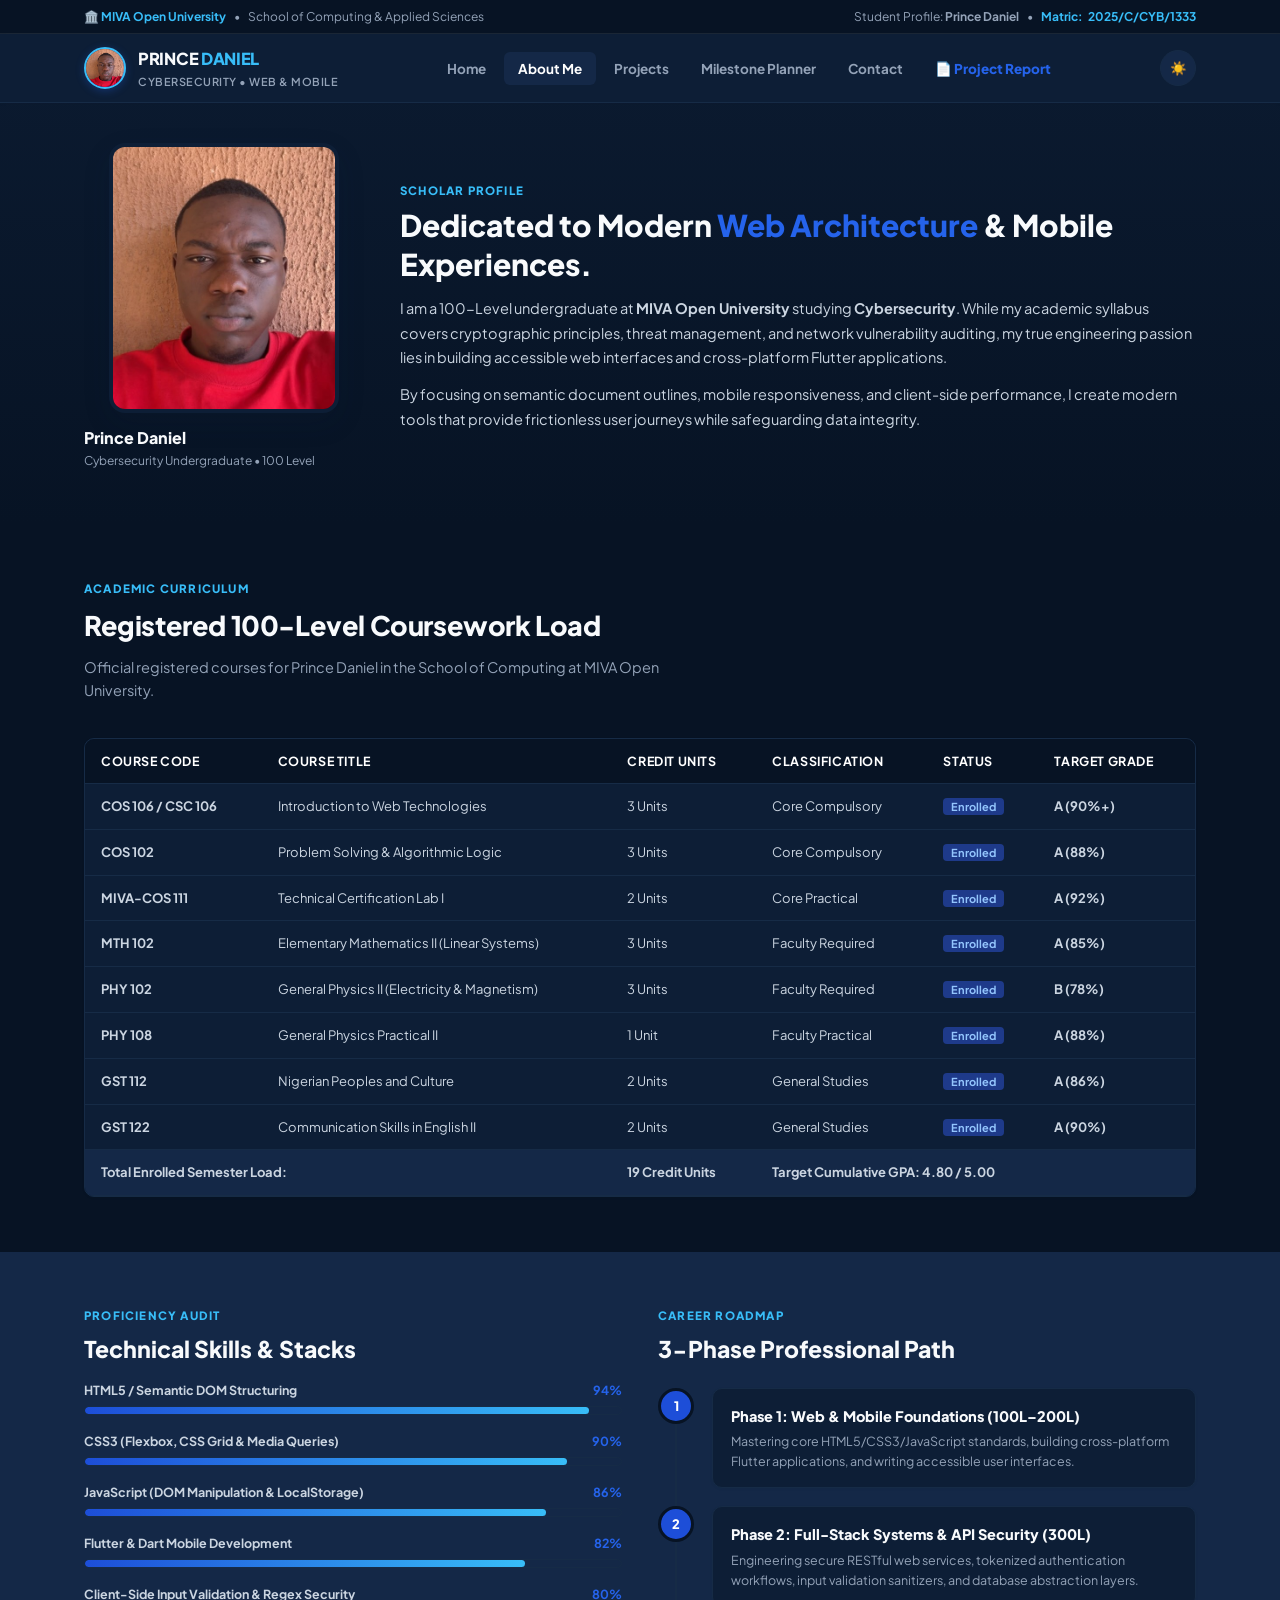
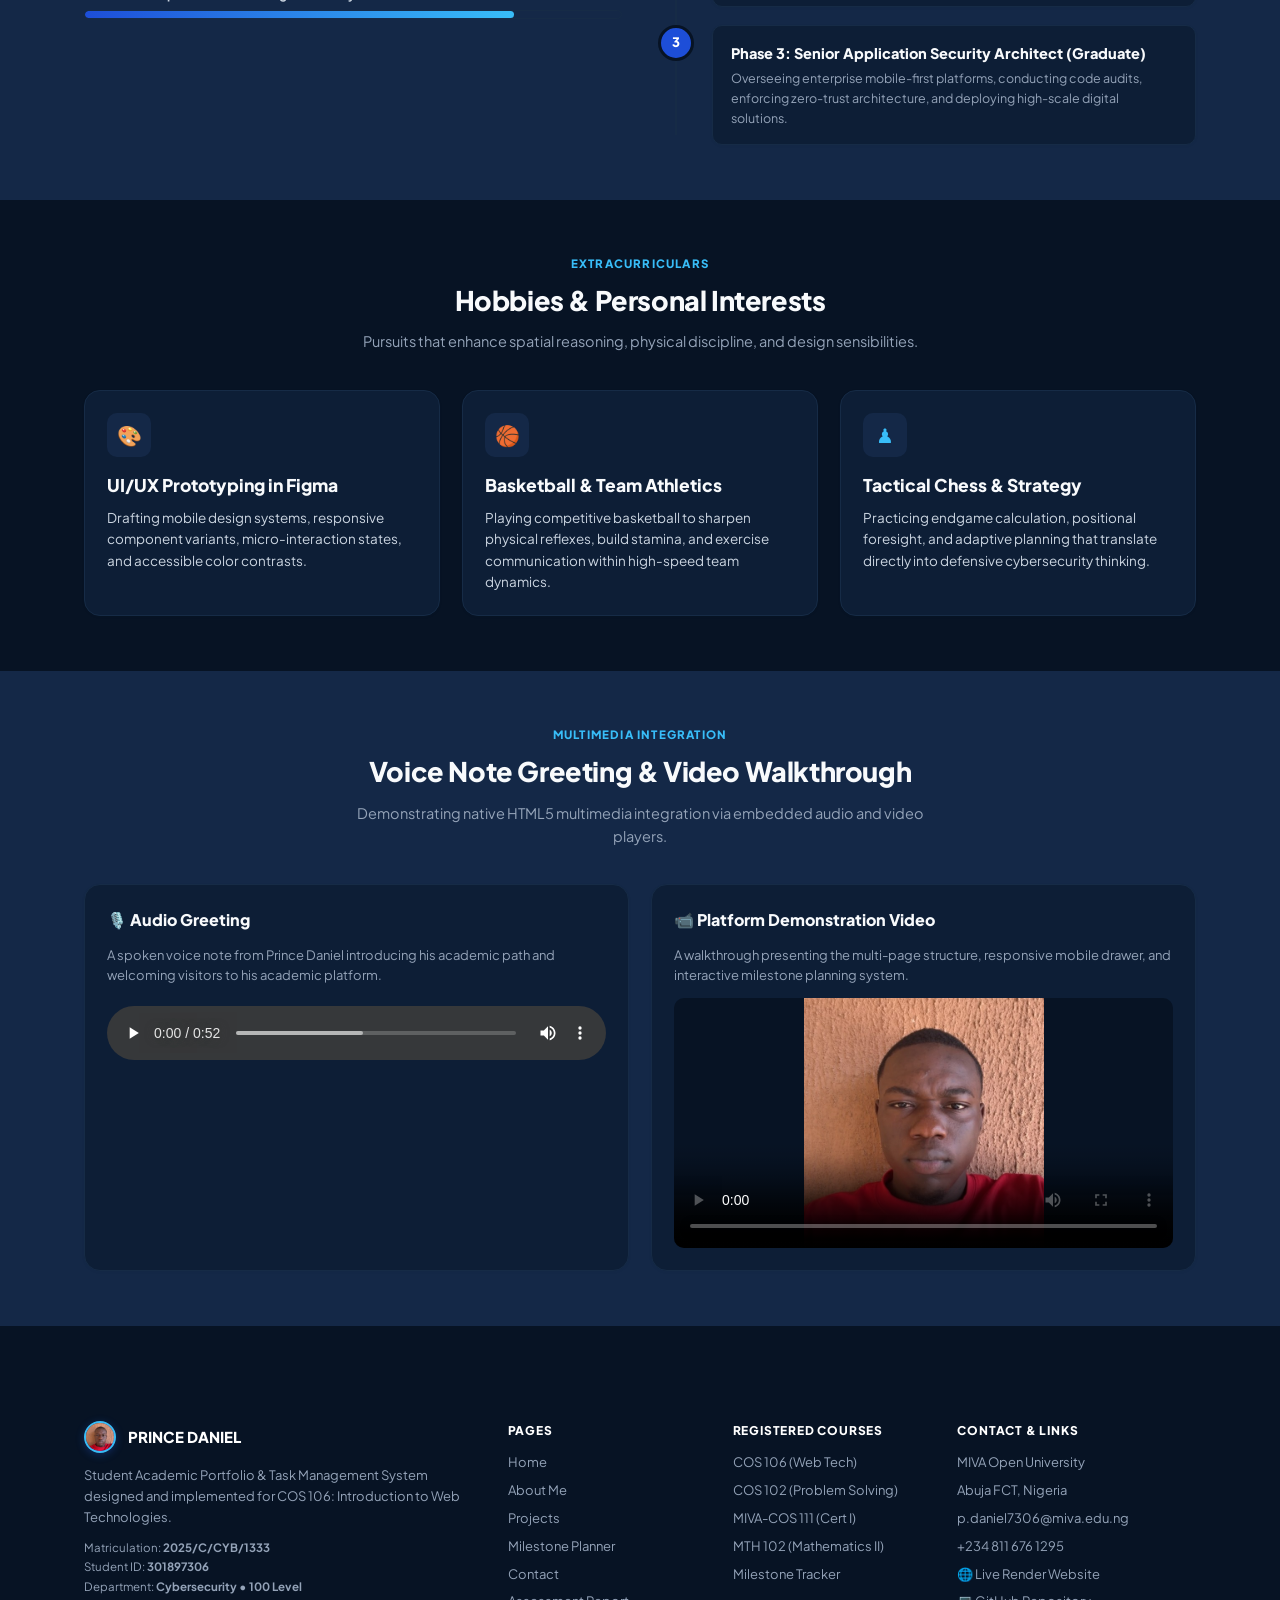
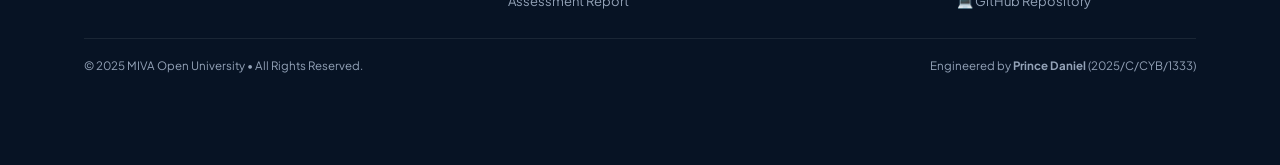
==== commit 893054ab: "Add Render and GitHub links, enforce default dark mode, and enhance mobile responsiveness" ====
--- a/about.html
+++ b/about.html
@@ -11,13 +11,16 @@
   <link rel="preconnect" href="https://fonts.gstatic.com" crossorigin>
   <link href="https://fonts.googleapis.com/css2?family=Plus+Jakarta+Sans:wght@400;500;600;700;800&display=swap"
     rel="stylesheet">
-  <link rel="stylesheet" href="style.css?v=2">
+  <link rel="stylesheet" href="style.css?v=3">
   <style>
     .pd-bio-split {
       display: grid;
       grid-template-columns: 280px 1fr;
       gap: 36px;
       align-items: center;
+    }
+    .pd-bio-split > * {
+      min-width: 0;
     }
 
     .pd-skill-track {
@@ -118,7 +121,7 @@
   </style>
 </head>
 
-<body>
+<body class="dark-mode">
 
   <!-- Institutional Top Header -->
   <header class="pd-inst-strip">
@@ -157,16 +160,15 @@
             Project Report</a></li>
       </ul>
 
-      <button type="button" class="pd-theme-btn" id="themeSwitchTrigger" aria-label="Toggle Royal Dark Theme"
+      <button type="button" class="pd-theme-btn" id="themeSwitchTrigger" aria-label="Toggle Light / Dark Theme"
         title="Switch Theme">
-        &#x1F319;
+        &#x2600;&#xFE0F;
       </button>
     </div>
   </nav>
 
   <!-- Biography Summary Section -->
-  <section class="pd-sec"
-    style="padding-top:40px; background:linear-gradient(180deg, rgba(224, 242, 254, 0.45) 0%, rgba(248, 250, 252, 0) 100%);">
+  <section class="pd-sec pd-hero-sec" style="padding-top:40px;">
     <div class="pd-wrap">
       <div class="pd-bio-split">
 
@@ -331,7 +333,7 @@
   <!-- Technical Competencies & Career Roadmap -->
   <section class="pd-sec" style="background:var(--pd-card-subtle);">
     <div class="pd-wrap">
-      <div style="display:grid; grid-template-columns:1fr 1fr; gap:36px;">
+      <div class="pd-two-col" style="gap:36px;">
 
         <!-- Left: Technical Skills -->
         <div>
@@ -486,7 +488,7 @@
           players.</p>
       </div>
 
-      <div style="display:grid; grid-template-columns:1fr 1fr; gap:22px;">
+      <div class="pd-two-col" style="gap:22px;">
         <div class="pd-media-panel">
           <h4 style="font-size:16px; font-weight:800; color:var(--pd-text-head);">&#x1F399;&#xFE0F; Audio Greeting</h4>
           <p style="font-size:13px; color:var(--pd-text-subtle); margin:0;">
@@ -561,12 +563,14 @@
         </div>
 
         <div>
-          <h5>CONTACT &amp; CAMPUS</h5>
+          <h5>CONTACT &amp; LINKS</h5>
           <ul>
             <li>MIVA Open University</li>
             <li>Abuja FCT, Nigeria</li>
             <li><a href="mailto:p.daniel7306@miva.edu.ng">p.daniel7306@miva.edu.ng</a></li>
             <li>+234 811 676 1295</li>
+            <li><a href="https://prince-project-f0zc.onrender.com/" target="_blank" rel="noopener noreferrer">&#x1F310; Live Render Website</a></li>
+            <li><a href="https://github.com/sanpatrichu-pixel/prince-project" target="_blank" rel="noopener noreferrer">&#x1F4BB; GitHub Repository</a></li>
           </ul>
         </div>
       </div>
--- a/style.css
+++ b/style.css
@@ -44,6 +44,7 @@
 
 /* Dark Mode Palette */
 body.dark-mode {
+  color-scheme: dark;
   --pd-page-bg: #071324;
   --pd-card-bg: #0D1E36;
   --pd-card-subtle: #142847;
@@ -64,6 +65,11 @@
   padding: 0;
 }
 
+html, body {
+  max-width: 100%;
+  overflow-x: hidden;
+}
+
 body {
   font-family: 'Plus Jakarta Sans', system-ui, -apple-system, sans-serif;
   background-color: var(--pd-page-bg);
@@ -79,6 +85,7 @@
 
 .pd-wrap {
   max-width: 1160px;
+  width: 100%;
   margin: 0 auto;
   padding: 0 24px;
 }
@@ -97,6 +104,12 @@
   align-items: center;
   flex-wrap: wrap;
   gap: 8px;
+}
+.pd-inst-inner > div {
+  display: flex;
+  align-items: center;
+  flex-wrap: wrap;
+  gap: 6px;
 }
 .pd-inst-tag {
   color: var(--pd-cyan-ice);
@@ -364,7 +377,9 @@
   flex-wrap: wrap;
   margin-top: 6px;
 }
-.pd-btn-navy {
+.pd-btn,
+.pd-btn-navy,
+.pd-btn-primary {
   background: linear-gradient(135deg, var(--pd-navy-deep) 0%, var(--pd-royal-primary) 100%);
   color: #FFFFFF;
   padding: 11px 22px;
@@ -375,11 +390,15 @@
   cursor: pointer;
   display: inline-flex;
   align-items: center;
+  justify-content: center;
   gap: 8px;
   box-shadow: 0 4px 14px rgba(37, 99, 235, 0.25);
   transition: all 0.2s;
-}
-.pd-btn-navy:hover {
+  font-family: inherit;
+}
+.pd-btn:hover,
+.pd-btn-navy:hover,
+.pd-btn-primary:hover {
   transform: translateY(-2px);
   box-shadow: 0 6px 18px rgba(37, 99, 235, 0.35);
   background: linear-gradient(135deg, var(--pd-royal-primary) 0%, var(--pd-cyan-electric) 100%);
@@ -395,6 +414,7 @@
   cursor: pointer;
   display: inline-flex;
   align-items: center;
+  justify-content: center;
   gap: 8px;
   transition: all 0.2s;
 }
@@ -402,6 +422,11 @@
   border-color: var(--pd-royal-mid);
   color: var(--pd-royal-mid);
   background: var(--pd-cyan-light);
+}
+body.dark-mode .pd-btn-outline:hover {
+  border-color: var(--pd-cyan-ice);
+  color: var(--pd-cyan-ice);
+  background: var(--pd-navy-surface);
 }
 
 /* 4 KPI Metrics */
@@ -479,11 +504,18 @@
   letter-spacing: -0.4px;
   margin-bottom: 8px;
 }
-.pd-sec-subtitle {
+.pd-sec-subtitle,
+.pd-sec-desc {
   font-size: 14.5px;
   color: var(--pd-text-subtle);
   max-width: 600px;
   margin: 0 auto;
+}
+
+.pd-two-col {
+  display: grid;
+  grid-template-columns: 1fr 1fr;
+  gap: 28px;
 }
 
 /* 3-Col Card Layout */
@@ -549,7 +581,7 @@
 /* Project Cards */
 .pd-showcase-grid {
   display: grid;
-  grid-template-columns: repeat(auto-fit, minmax(320px, 1fr));
+  grid-template-columns: repeat(auto-fit, minmax(min(100%, 300px), 1fr));
   gap: 22px;
 }
 .pd-project-box {
@@ -926,18 +958,50 @@
 .pd-bar-item.active { color: var(--pd-cyan-ice); }
 .pd-bar-item svg { width: 20px; height: 20px; }
 
+/* Prevent CSS Grid horizontal blowout on narrow screens */
+.pd-hero-asymmetric > *,
+.pd-tri-grid > *,
+.pd-showcase-grid > *,
+.pd-contact-split > *,
+.pd-planner-kpi-bar > *,
+.pd-footer-cols > *,
+.pd-two-col > *,
+.pd-kpi-row > * {
+  min-width: 0;
+}
+
 /* Responsive Overrides */
-@media (max-width: 900px) {
-  .pd-hero-asymmetric { grid-template-columns: 1fr; }
+@media (max-width: 960px) {
+  .pd-hero-asymmetric { grid-template-columns: 1fr; gap: 28px; }
   .pd-kpi-row { grid-template-columns: repeat(2, 1fr); }
   .pd-tri-grid { grid-template-columns: 1fr; }
+  .pd-two-col { grid-template-columns: 1fr; gap: 24px; }
   .pd-contact-split { grid-template-columns: 1fr; }
   .pd-footer-cols { grid-template-columns: 1fr 1fr; }
   .pd-planner-kpi-bar { grid-template-columns: 1fr; }
   .pd-form-grid { grid-template-columns: 1fr; }
 }
 @media (max-width: 768px) {
+  .pd-wrap { padding: 0 16px; }
   .pd-nav-list { display: none; }
   .pd-mobile-bar { display: flex; }
-  .pd-hero-headline { font-size: 27px; }
-}
+  .pd-hero-sec { padding: 28px 0 30px 0; }
+  .pd-sec { padding: 38px 0; }
+  .pd-hero-headline { font-size: 26px; }
+  .pd-sec-title { font-size: 23px; }
+  .pd-task-row { flex-direction: column; align-items: flex-start; gap: 10px; }
+  .pd-del-btn { align-self: flex-end; }
+  .pd-channel-card, .pd-task-card { padding: 20px 16px; }
+  .pd-tab-group { flex-wrap: wrap; }
+}
+@media (max-width: 520px) {
+  .pd-inst-strip { font-size: 11px; padding: 6px 0; }
+  .pd-footer-cols { grid-template-columns: 1fr; }
+  .pd-stats-trio { grid-template-columns: 1fr; }
+  .pd-kpi-row { grid-template-columns: 1fr; }
+  .pd-btn-group { flex-direction: column; }
+  .pd-btn-group a, .pd-btn-group button { width: 100%; }
+  .pd-meta-row { flex-wrap: wrap; gap: 4px; }
+  .pd-hero-headline { font-size: 23px; }
+  .pd-bar-item { font-size: 9.5px; }
+}
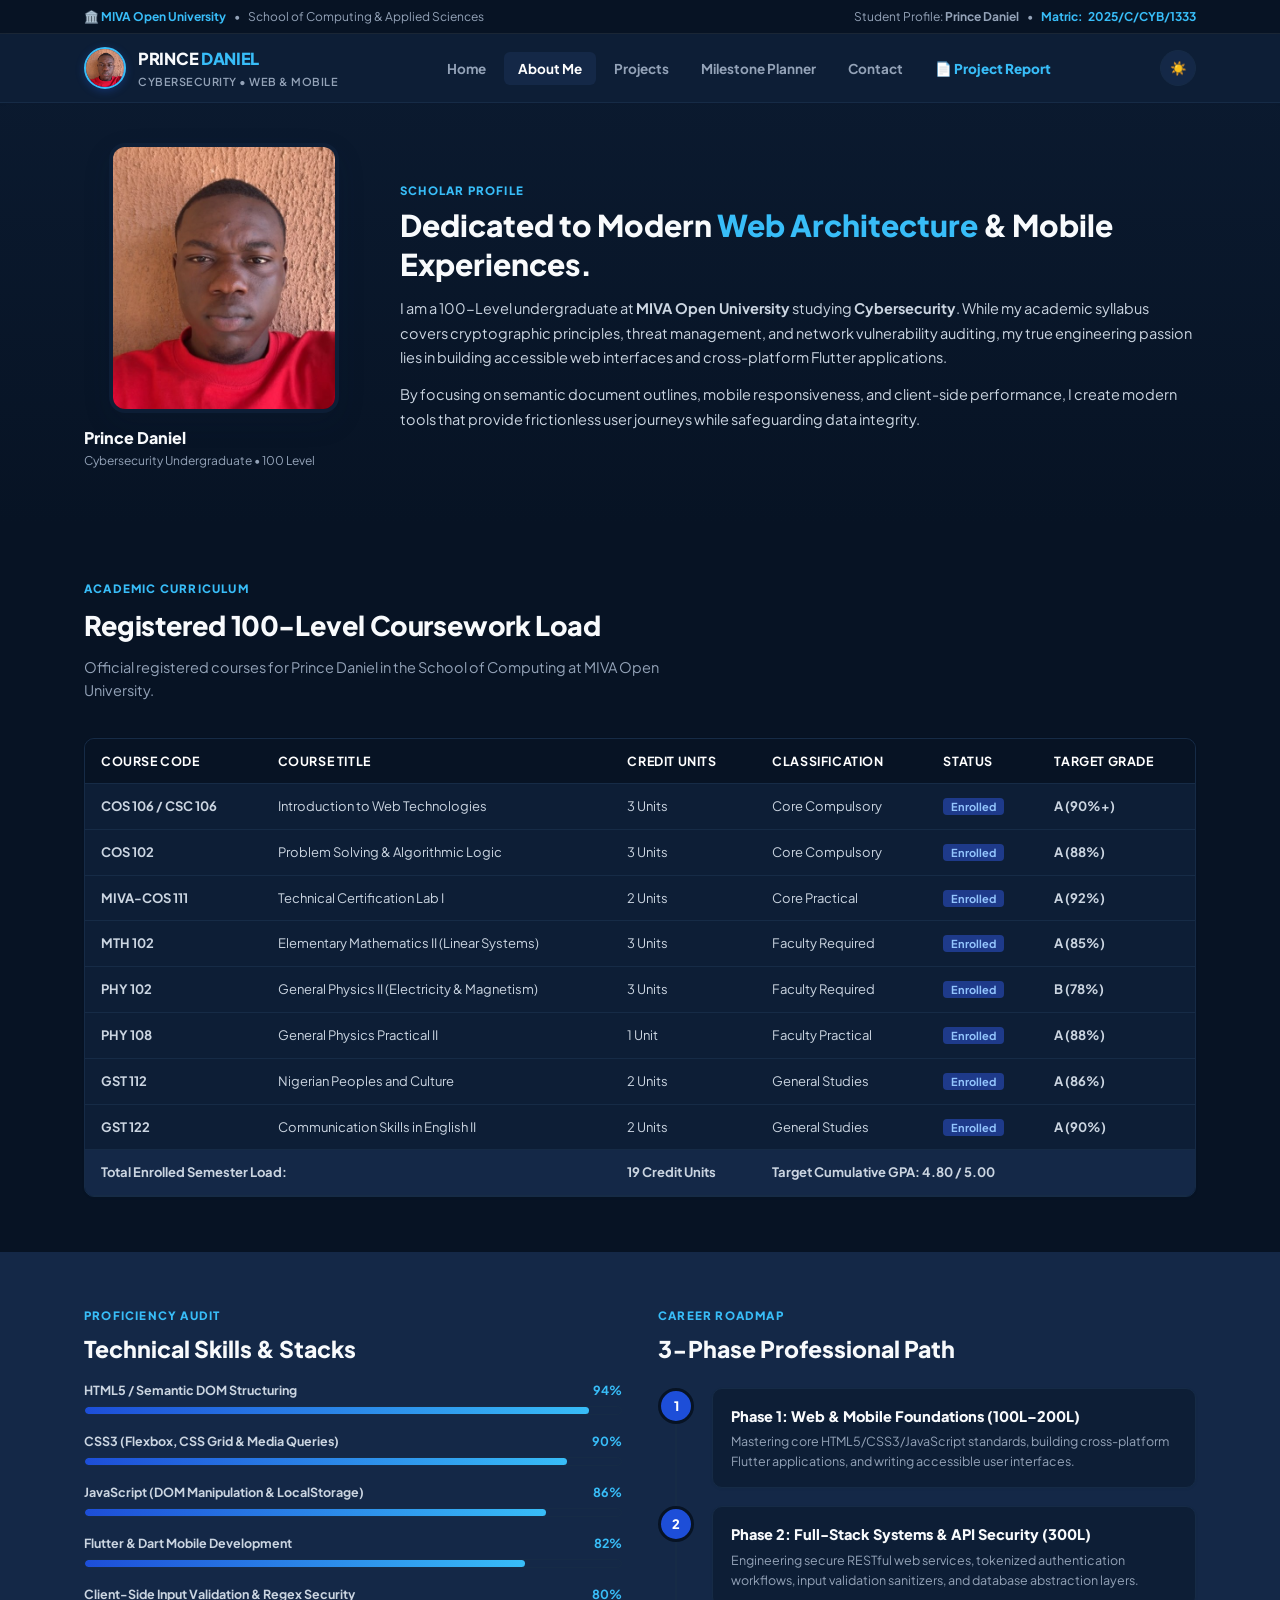
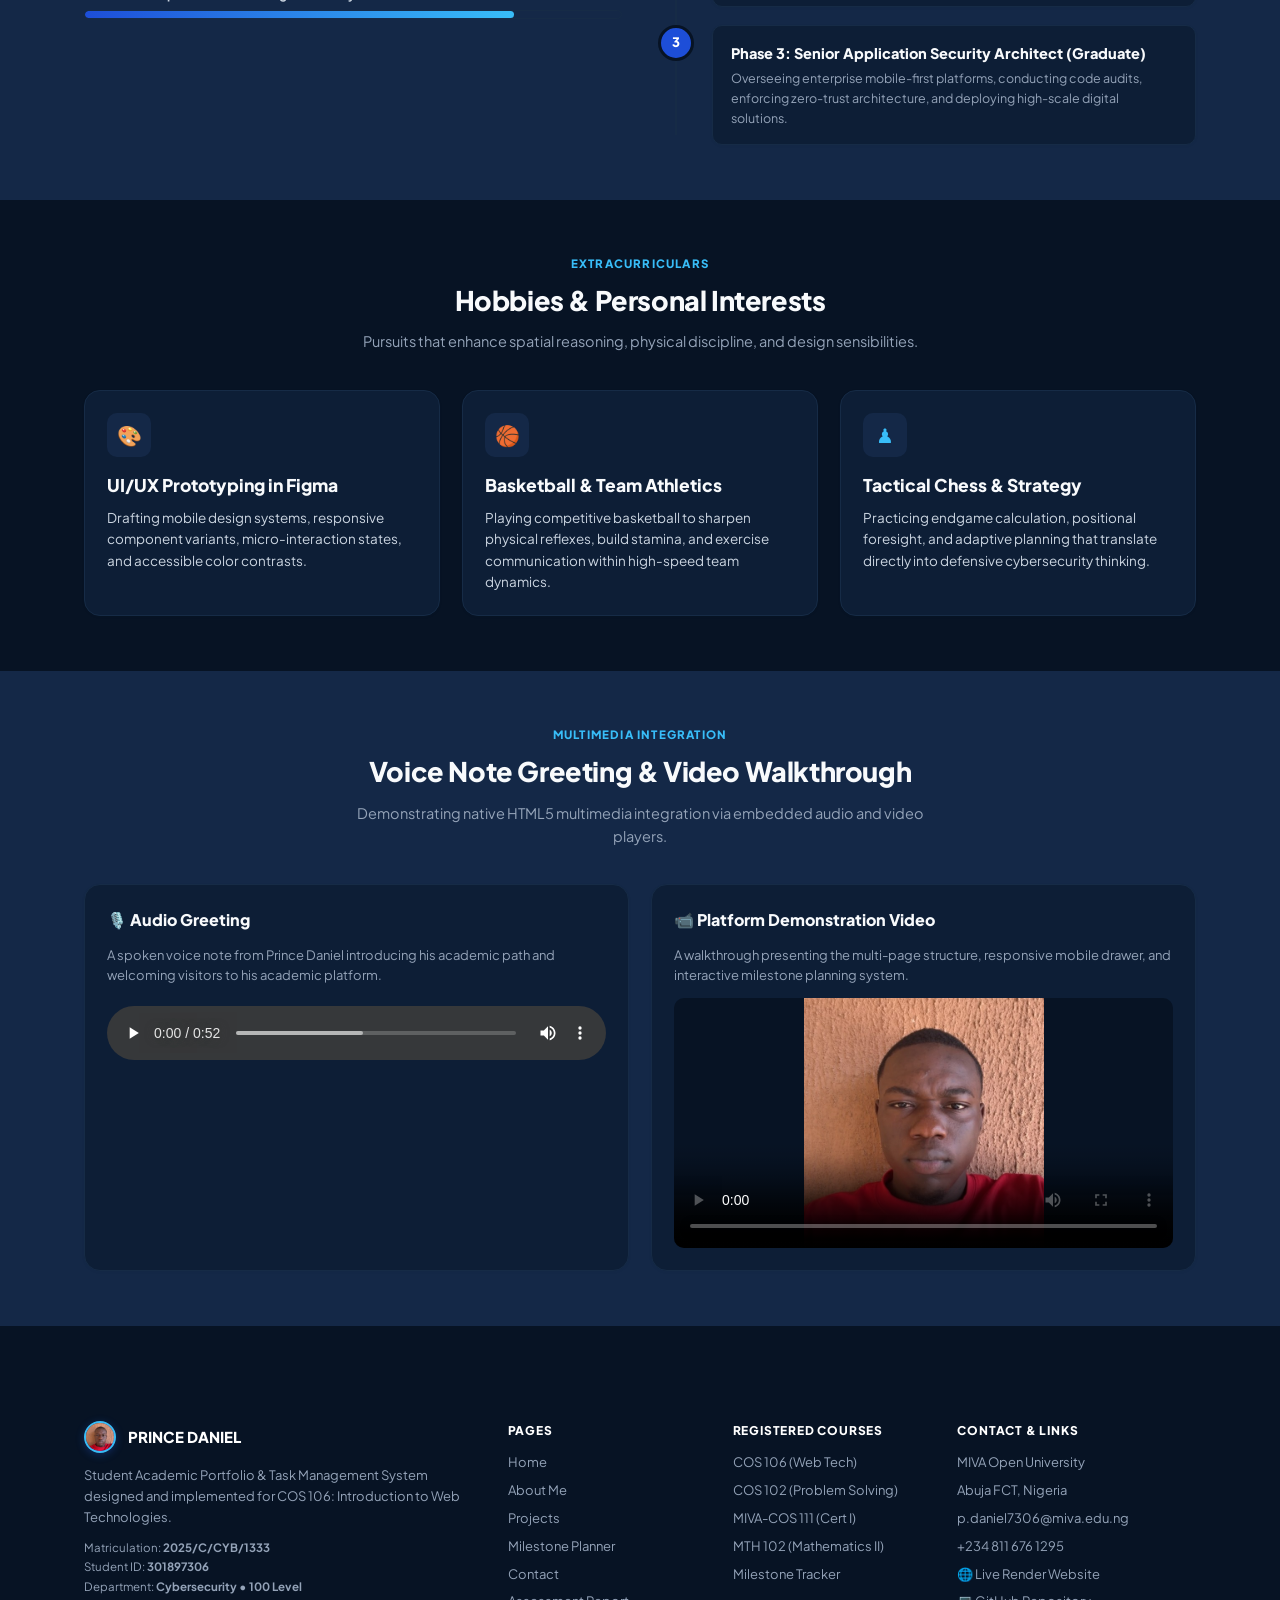
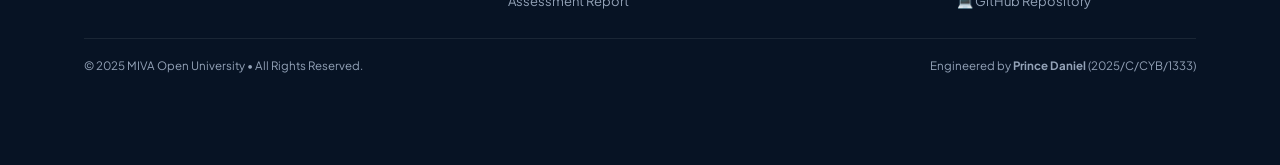
==== commit 051eead2: "Polish dark-mode contrast, mobile 375px layout, and regenerate screenshots & print report PDF" ====
--- a/about.html
+++ b/about.html
@@ -11,7 +11,7 @@
   <link rel="preconnect" href="https://fonts.gstatic.com" crossorigin>
   <link href="https://fonts.googleapis.com/css2?family=Plus+Jakarta+Sans:wght@400;500;600;700;800&display=swap"
     rel="stylesheet">
-  <link rel="stylesheet" href="style.css?v=3">
+  <link rel="stylesheet" href="style.css?v=4">
   <style>
     .pd-bio-split {
       display: grid;
@@ -87,6 +87,7 @@
       padding: 16px 18px;
       box-shadow: var(--pd-shadow-sm);
       flex-grow: 1;
+      min-width: 0;
     }
 
     .pd-media-panel {
@@ -116,6 +117,9 @@
       .pd-bio-split {
         grid-template-columns: 1fr;
         text-align: center;
+      }
+      .pd-bio-split h1 {
+        font-size: 24px !important;
       }
     }
   </style>
@@ -343,7 +347,7 @@
 
           <div style="display:flex; flex-direction:column; gap:16px;">
             <div>
-              <div style="display:flex; justify-content:space-between; font-weight:700; font-size:12.5px;">
+              <div style="display:flex; justify-content:space-between; gap:8px; font-weight:700; font-size:12.5px;">
                 <span>HTML5 / Semantic DOM Structuring</span>
                 <span style="color:var(--pd-royal-mid);">94%</span>
               </div>
@@ -353,7 +357,7 @@
             </div>
 
             <div>
-              <div style="display:flex; justify-content:space-between; font-weight:700; font-size:12.5px;">
+              <div style="display:flex; justify-content:space-between; gap:8px; font-weight:700; font-size:12.5px;">
                 <span>CSS3 (Flexbox, CSS Grid &amp; Media Queries)</span>
                 <span style="color:var(--pd-royal-mid);">90%</span>
               </div>
@@ -363,7 +367,7 @@
             </div>
 
             <div>
-              <div style="display:flex; justify-content:space-between; font-weight:700; font-size:12.5px;">
+              <div style="display:flex; justify-content:space-between; gap:8px; font-weight:700; font-size:12.5px;">
                 <span>JavaScript (DOM Manipulation &amp; LocalStorage)</span>
                 <span style="color:var(--pd-royal-mid);">86%</span>
               </div>
@@ -373,7 +377,7 @@
             </div>
 
             <div>
-              <div style="display:flex; justify-content:space-between; font-weight:700; font-size:12.5px;">
+              <div style="display:flex; justify-content:space-between; gap:8px; font-weight:700; font-size:12.5px;">
                 <span>Flutter &amp; Dart Mobile Development</span>
                 <span style="color:var(--pd-royal-mid);">82%</span>
               </div>
@@ -383,7 +387,7 @@
             </div>
 
             <div>
-              <div style="display:flex; justify-content:space-between; font-weight:700; font-size:12.5px;">
+              <div style="display:flex; justify-content:space-between; gap:8px; font-weight:700; font-size:12.5px;">
                 <span>Client-Side Input Validation &amp; Regex Security</span>
                 <span style="color:var(--pd-royal-mid);">80%</span>
               </div>
@@ -621,6 +625,15 @@
       </svg>
       <span>Contact</span>
     </a>
+    <a href="report.html" class="pd-bar-item">
+      <svg viewBox="0 0 24 24" fill="none" stroke="currentColor" stroke-width="2">
+        <path d="M14 2H6a2 2 0 0 0-2 2v16a2 2 0 0 0 2 2h12a2 2 0 0 0 2-2V8z"></path>
+        <polyline points="14 2 14 8 20 8"></polyline>
+        <line x1="16" y1="13" x2="8" y2="13"></line>
+        <line x1="16" y1="17" x2="8" y2="17"></line>
+      </svg>
+      <span>Report</span>
+    </a>
   </nav>
 
   <script src="js/main.js"></script>
--- a/style.css
+++ b/style.css
@@ -45,6 +45,7 @@
 /* Dark Mode Palette */
 body.dark-mode {
   color-scheme: dark;
+  --pd-royal-mid: #38BDF8;
   --pd-page-bg: #071324;
   --pd-card-bg: #0D1E36;
   --pd-card-subtle: #142847;
@@ -82,6 +83,15 @@
 
 a { color: inherit; text-decoration: none; }
 img { max-width: 100%; height: auto; display: block; }
+code {
+  overflow-wrap: anywhere;
+  word-break: break-word;
+  background: var(--pd-card-subtle);
+  padding: 1px 5px;
+  border-radius: 4px;
+  font-family: 'JetBrains Mono', monospace;
+  font-size: 0.9em;
+}
 
 .pd-wrap {
   max-width: 1160px;
@@ -440,11 +450,11 @@
   background: var(--pd-card-bg);
   border: 1px solid var(--pd-border-light);
   border-radius: var(--pd-radius-md);
-  padding: 14px 16px;
+  padding: 12px 12px;
   box-shadow: var(--pd-shadow-sm);
   display: flex;
   align-items: center;
-  gap: 12px;
+  gap: 9px;
   transition: transform 0.2s;
 }
 .pd-kpi-card:hover {
@@ -452,27 +462,30 @@
   border-color: var(--pd-cyan-ice);
 }
 .pd-kpi-glyph {
-  width: 40px;
-  height: 40px;
+  width: 34px;
+  height: 34px;
   border-radius: var(--pd-radius-sm);
   background: var(--pd-cyan-light);
   color: var(--pd-royal-primary);
   display: flex;
   align-items: center;
   justify-content: center;
-  font-size: 18px;
+  font-size: 16px;
   flex-shrink: 0;
 }
 body.dark-mode .pd-kpi-glyph {
   background: var(--pd-navy-surface);
   color: var(--pd-cyan-ice);
 }
+.pd-kpi-data {
+  min-width: 0;
+}
 .pd-kpi-data b {
-  font-size: 17px;
+  font-size: 13.5px;
   font-weight: 800;
   color: var(--pd-text-head);
   display: block;
-  line-height: 1.2;
+  line-height: 1.25;
 }
 .pd-kpi-data span {
   font-size: 11px;
@@ -656,7 +669,9 @@
 
 /* Academic Table (NO GREEN) */
 .pd-table-panel {
+  max-width: 100%;
   overflow-x: auto;
+  -webkit-overflow-scrolling: touch;
   border-radius: var(--pd-radius-md);
   border: 1px solid var(--pd-border-light);
   background: var(--pd-card-bg);
@@ -757,10 +772,14 @@
   gap: 12px;
   align-items: flex-end;
 }
+.pd-form-grid > * {
+  min-width: 0;
+}
 .pd-field-group {
   display: flex;
   flex-direction: column;
   gap: 5px;
+  min-width: 0;
 }
 .pd-field-group label {
   font-size: 12px;
@@ -768,6 +787,9 @@
   color: var(--pd-text-head);
 }
 .pd-input {
+  width: 100%;
+  max-width: 100%;
+  min-width: 0;
   height: 42px;
   padding: 0 12px;
   border-radius: var(--pd-radius-sm);
@@ -794,6 +816,7 @@
   color: #DC2626;
   display: none;
 }
+body.dark-mode .pd-err-msg { color: #FCA5A5; }
 .pd-input.is-invalid + .pd-err-msg { display: block; }
 
 /* Task Row Items */
@@ -826,21 +849,28 @@
   align-items: center;
   gap: 14px;
   flex-grow: 1;
+  min-width: 0;
+}
+.pd-row-left > div {
+  min-width: 0;
 }
 .pd-task-check {
   width: 20px;
   height: 20px;
   cursor: pointer;
+  flex-shrink: 0;
   accent-color: var(--pd-royal-mid);
 }
 .pd-task-title {
   font-size: 14px;
   font-weight: 700;
   color: var(--pd-text-head);
+  overflow-wrap: anywhere;
 }
 .pd-task-meta {
   display: flex;
   align-items: center;
+  flex-wrap: wrap;
   gap: 8px;
   font-size: 11.5px;
   color: var(--pd-text-subtle);
@@ -862,8 +892,10 @@
   padding: 4px;
   border-radius: 4px;
   transition: all 0.2s;
+  flex-shrink: 0;
 }
 .pd-del-btn:hover { color: #DC2626; background: #FEE2E2; }
+body.dark-mode .pd-del-btn:hover { color: #FCA5A5; background: rgba(220, 38, 38, 0.2); }
 
 /* Contact Section */
 .pd-contact-split {
@@ -886,9 +918,10 @@
   gap: 12px;
   margin-bottom: 16px;
 }
-.pd-channel-icon { font-size: 18px; color: var(--pd-cyan-ice); }
+.pd-channel-info { min-width: 0; }
+.pd-channel-icon { font-size: 18px; color: var(--pd-cyan-ice); flex-shrink: 0; }
 .pd-channel-info b { display: block; font-size: 11px; text-transform: uppercase; color: #94A3B8; }
-.pd-channel-info span, .pd-channel-info a { font-size: 13.5px; font-weight: 600; color: #FFFFFF; }
+.pd-channel-info span, .pd-channel-info a { font-size: 13.5px; font-weight: 600; color: #FFFFFF; overflow-wrap: anywhere; }
 
 /* Modern Footer */
 .pd-footer {
@@ -971,6 +1004,9 @@
 }
 
 /* Responsive Overrides */
+@media (max-width: 1120px) {
+  .pd-kpi-row { grid-template-columns: repeat(2, 1fr); }
+}
 @media (max-width: 960px) {
   .pd-hero-asymmetric { grid-template-columns: 1fr; gap: 28px; }
   .pd-kpi-row { grid-template-columns: repeat(2, 1fr); }
@@ -988,11 +1024,13 @@
   .pd-hero-sec { padding: 28px 0 30px 0; }
   .pd-sec { padding: 38px 0; }
   .pd-hero-headline { font-size: 26px; }
-  .pd-sec-title { font-size: 23px; }
+  .pd-sec-title,
+  h1.pd-sec-title { font-size: 24px !important; }
   .pd-task-row { flex-direction: column; align-items: flex-start; gap: 10px; }
   .pd-del-btn { align-self: flex-end; }
   .pd-channel-card, .pd-task-card { padding: 20px 16px; }
   .pd-tab-group { flex-wrap: wrap; }
+  .pd-modal-frame, .pd-modal-box { max-height: 90vh; overflow-y: auto; }
 }
 @media (max-width: 520px) {
   .pd-inst-strip { font-size: 11px; padding: 6px 0; }
@@ -1003,5 +1041,6 @@
   .pd-btn-group a, .pd-btn-group button { width: 100%; }
   .pd-meta-row { flex-wrap: wrap; gap: 4px; }
   .pd-hero-headline { font-size: 23px; }
-  .pd-bar-item { font-size: 9.5px; }
-}
+  .pd-bar-item { font-size: 9px; gap: 2px; }
+  .pd-bar-item svg { width: 18px; height: 18px; }
+}
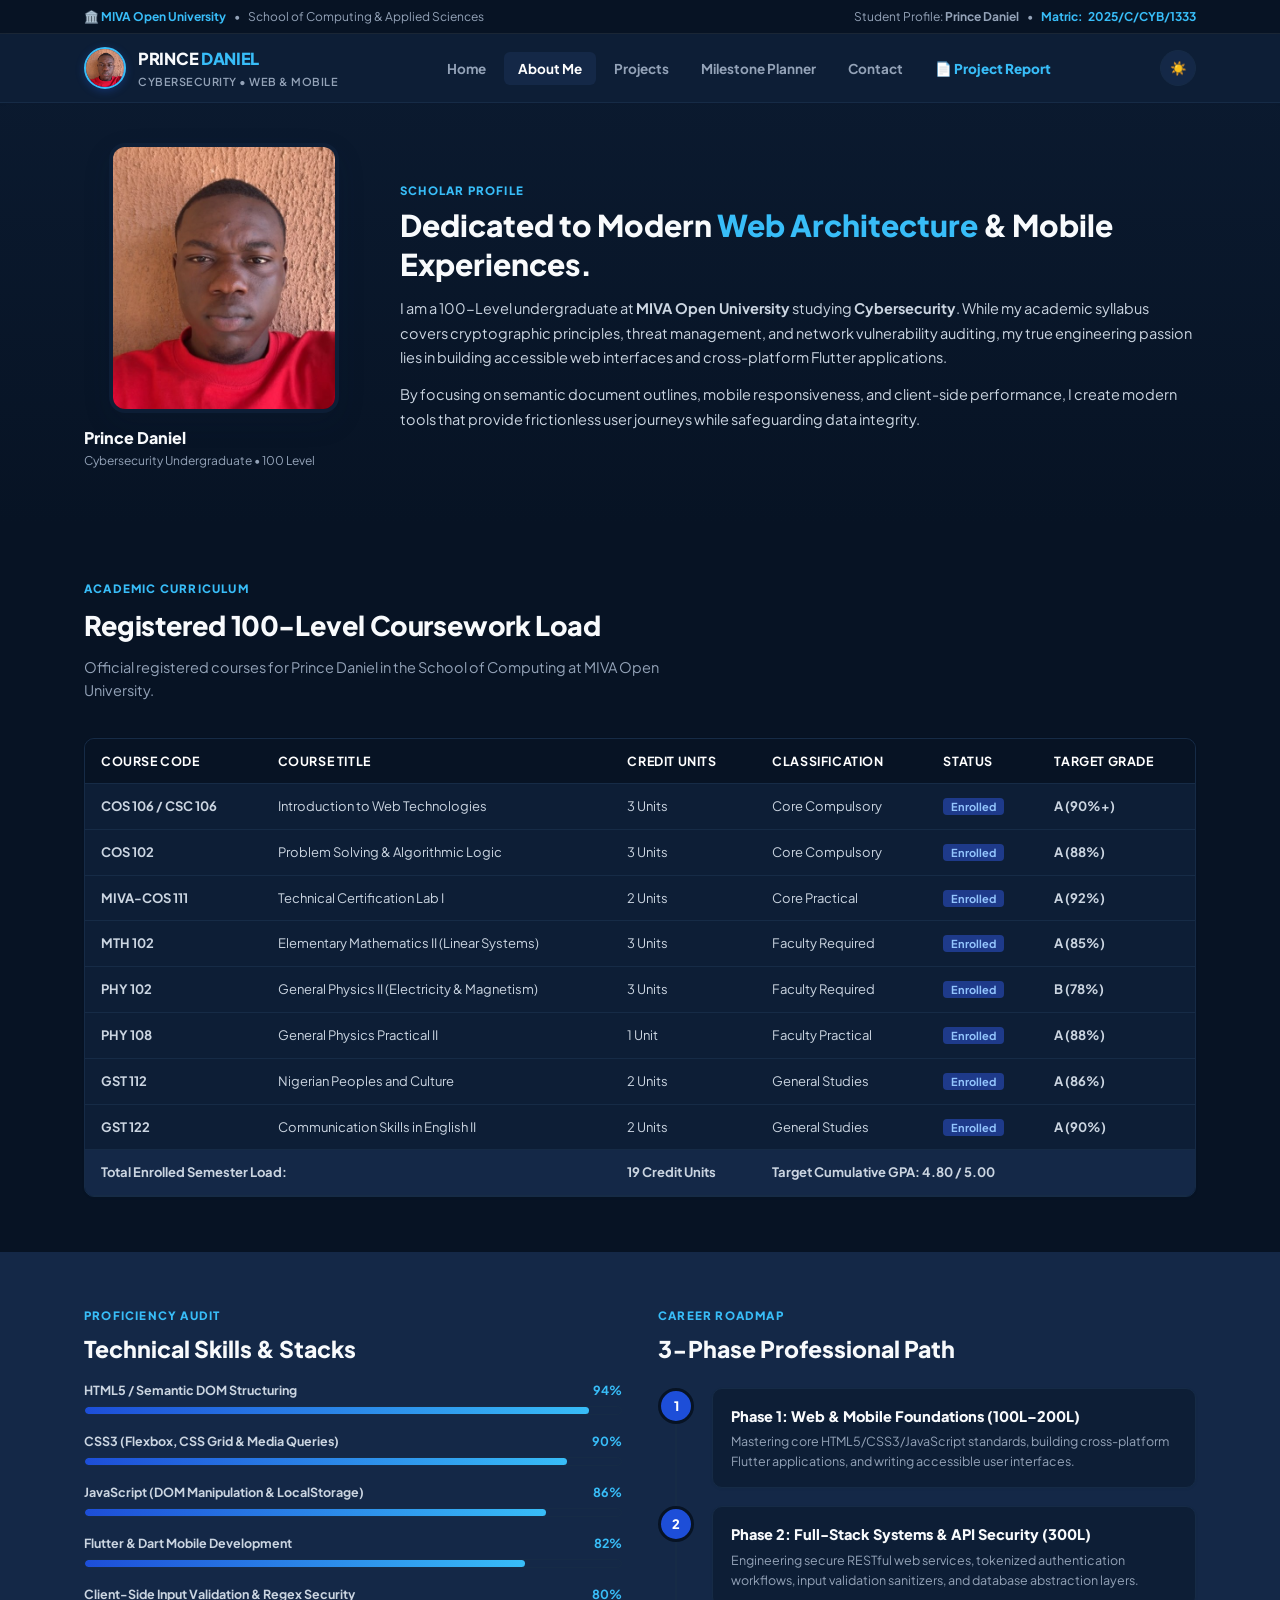
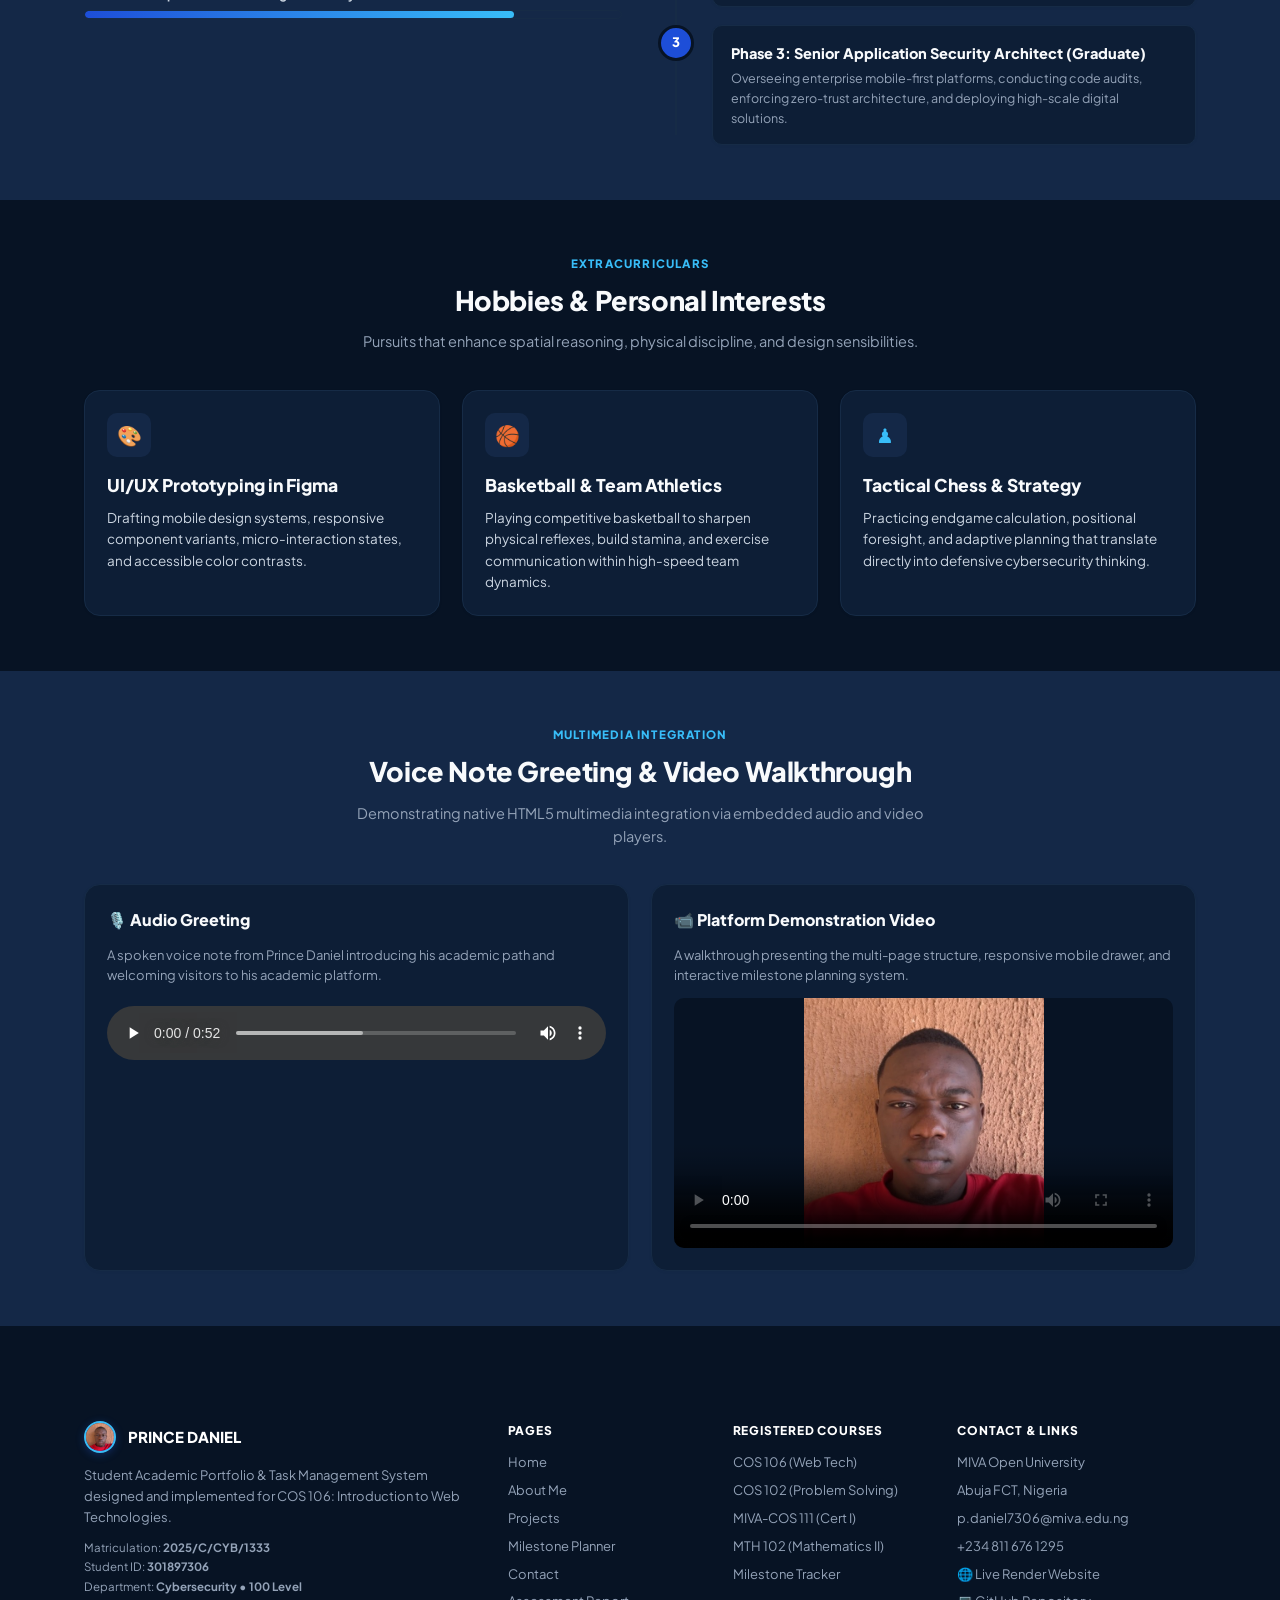
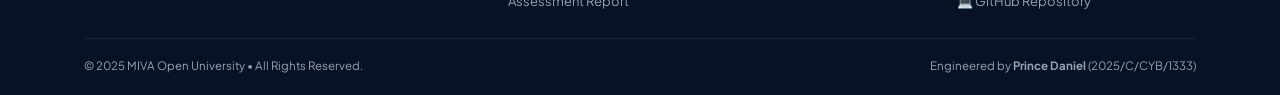
==== commit ba6ec274: "Replace mobile bottom navigation bar with slide-out sidebar drawer" ====
--- a/about.html
+++ b/about.html
@@ -11,7 +11,7 @@
   <link rel="preconnect" href="https://fonts.gstatic.com" crossorigin>
   <link href="https://fonts.googleapis.com/css2?family=Plus+Jakarta+Sans:wght@400;500;600;700;800&display=swap"
     rel="stylesheet">
-  <link rel="stylesheet" href="style.css?v=4">
+  <link rel="stylesheet" href="style.css?v=5">
   <style>
     .pd-bio-split {
       display: grid;
@@ -164,10 +164,15 @@
             Project Report</a></li>
       </ul>
 
-      <button type="button" class="pd-theme-btn" id="themeSwitchTrigger" aria-label="Toggle Light / Dark Theme"
-        title="Switch Theme">
-        &#x2600;&#xFE0F;
-      </button>
+      <div class="pd-header-actions">
+        <button type="button" class="pd-theme-btn" id="themeSwitchTrigger" aria-label="Toggle Light / Dark Theme"
+          title="Switch Theme">
+          &#x2600;&#xFE0F;
+        </button>
+        <button type="button" class="pd-menu-btn" id="mobileMenuTrigger" aria-label="Open Navigation Menu" aria-expanded="false" aria-controls="mobileSidebar" title="Menu">
+          <svg width="20" height="20" viewBox="0 0 24 24" fill="none" stroke="currentColor" stroke-width="2.2" stroke-linecap="round"><line x1="3" y1="6" x2="21" y2="6"></line><line x1="3" y1="12" x2="21" y2="12"></line><line x1="3" y1="18" x2="21" y2="18"></line></svg>
+        </button>
+      </div>
     </div>
   </nav>
 
@@ -586,55 +591,54 @@
     </div>
   </footer>
 
-  <!-- Mobile Bottom App Bar -->
-  <nav class="pd-mobile-bar" aria-label="Mobile Navigation">
-    <a href="index.html" class="pd-bar-item">
-      <svg viewBox="0 0 24 24" fill="none" stroke="currentColor" stroke-width="2">
-        <path d="M3 9l9-7 9 7v11a2 2 0 0 1-2 2H5a2 2 0 0 1-2-2z"></path>
-        <polyline points="9 22 9 12 15 12 15 22"></polyline>
-      </svg>
-      <span>Home</span>
-    </a>
-    <a href="about.html" class="pd-bar-item active">
-      <svg viewBox="0 0 24 24" fill="none" stroke="currentColor" stroke-width="2">
-        <circle cx="12" cy="7" r="4"></circle>
-        <path d="M20 21v-2a4 4 0 0 0-4-4H8a4 4 0 0 0-4 4v2"></path>
-      </svg>
-      <span>About</span>
-    </a>
-    <a href="projects.html" class="pd-bar-item">
-      <svg viewBox="0 0 24 24" fill="none" stroke="currentColor" stroke-width="2">
-        <rect x="2" y="7" width="20" height="14" rx="2" ry="2"></rect>
-        <path d="M16 21V5a2 2 0 0 0-2-2h-4a2 2 0 0 0-2 2v16"></path>
-      </svg>
-      <span>Projects</span>
-    </a>
-    <a href="planner.html" class="pd-bar-item">
-      <svg viewBox="0 0 24 24" fill="none" stroke="currentColor" stroke-width="2">
-        <rect x="3" y="4" width="18" height="18" rx="2" ry="2"></rect>
-        <line x1="16" y1="2" x2="16" y2="6"></line>
-        <line x1="8" y1="2" x2="8" y2="6"></line>
-        <line x1="3" y1="10" x2="21" y2="10"></line>
-      </svg>
-      <span>Planner</span>
-    </a>
-    <a href="contact.html" class="pd-bar-item">
-      <svg viewBox="0 0 24 24" fill="none" stroke="currentColor" stroke-width="2">
-        <path d="M4 4h16c1.1 0 2 .9 2 2v12c0 1.1-.9 2-2 2H4c-1.1 0-2-.9-2-2V6c0-1.1.9-2 2-2z"></path>
-        <polyline points="22,6 12,13 2,6"></polyline>
-      </svg>
-      <span>Contact</span>
-    </a>
-    <a href="report.html" class="pd-bar-item">
-      <svg viewBox="0 0 24 24" fill="none" stroke="currentColor" stroke-width="2">
-        <path d="M14 2H6a2 2 0 0 0-2 2v16a2 2 0 0 0 2 2h12a2 2 0 0 0 2-2V8z"></path>
-        <polyline points="14 2 14 8 20 8"></polyline>
-        <line x1="16" y1="13" x2="8" y2="13"></line>
-        <line x1="16" y1="17" x2="8" y2="17"></line>
-      </svg>
-      <span>Report</span>
-    </a>
-  </nav>
+  <!-- Mobile Slide-Out Sidebar Navigation -->
+  <div class="pd-sidebar-backdrop" id="mobileSidebarBackdrop"></div>
+  <aside class="pd-mobile-sidebar" id="mobileSidebar" aria-label="Mobile Navigation" aria-hidden="true">
+    <div class="pd-sidebar-top">
+      <a href="index.html" class="pd-crest-brand">
+        <div class="pd-shield-icon" style="width:36px; height:36px;"><img src="portrait.jpg?v=2" alt="Prince Daniel"></div>
+        <div class="pd-brand-meta">
+          <span class="pd-brand-name" style="font-size:14.5px;">PRINCE <span>DANIEL</span></span>
+          <span class="pd-brand-sub" style="font-size:10px;">2025/C/CYB/1333</span>
+        </div>
+      </a>
+      <button type="button" class="pd-sidebar-close" id="mobileSidebarClose" aria-label="Close Navigation Menu">&times;</button>
+    </div>
+
+    <div class="pd-sidebar-label">Pages</div>
+    <nav class="pd-sidebar-nav">
+      <a href="index.html" class="pd-sidebar-link">
+        <svg viewBox="0 0 24 24" fill="none" stroke="currentColor" stroke-width="2"><path d="M3 9l9-7 9 7v11a2 2 0 0 1-2 2H5a2 2 0 0 1-2-2z"></path><polyline points="9 22 9 12 15 12 15 22"></polyline></svg>
+        <span>Home</span>
+      </a>
+      <a href="about.html" class="pd-sidebar-link active">
+        <svg viewBox="0 0 24 24" fill="none" stroke="currentColor" stroke-width="2"><circle cx="12" cy="7" r="4"></circle><path d="M20 21v-2a4 4 0 0 0-4-4H8a4 4 0 0 0-4 4v2"></path></svg>
+        <span>About Me</span>
+      </a>
+      <a href="projects.html" class="pd-sidebar-link">
+        <svg viewBox="0 0 24 24" fill="none" stroke="currentColor" stroke-width="2"><rect x="2" y="7" width="20" height="14" rx="2" ry="2"></rect><path d="M16 21V5a2 2 0 0 0-2-2h-4a2 2 0 0 0-2 2v16"></path></svg>
+        <span>Projects</span>
+      </a>
+      <a href="planner.html" class="pd-sidebar-link">
+        <svg viewBox="0 0 24 24" fill="none" stroke="currentColor" stroke-width="2"><rect x="3" y="4" width="18" height="18" rx="2" ry="2"></rect><line x1="16" y1="2" x2="16" y2="6"></line><line x1="8" y1="2" x2="8" y2="6"></line><line x1="3" y1="10" x2="21" y2="10"></line></svg>
+        <span>Milestone Planner</span>
+      </a>
+      <a href="contact.html" class="pd-sidebar-link">
+        <svg viewBox="0 0 24 24" fill="none" stroke="currentColor" stroke-width="2"><path d="M4 4h16c1.1 0 2 .9 2 2v12c0 1.1-.9 2-2 2H4c-1.1 0-2-.9-2-2V6c0-1.1.9-2 2-2z"></path><polyline points="22,6 12,13 2,6"></polyline></svg>
+        <span>Contact</span>
+      </a>
+      <a href="report.html" class="pd-sidebar-link">
+        <svg viewBox="0 0 24 24" fill="none" stroke="currentColor" stroke-width="2"><path d="M14 2H6a2 2 0 0 0-2 2v16a2 2 0 0 0 2 2h12a2 2 0 0 0 2-2V8z"></path><polyline points="14 2 14 8 20 8"></polyline><line x1="16" y1="13" x2="8" y2="13"></line><line x1="16" y1="17" x2="8" y2="17"></line></svg>
+        <span>Project Report</span>
+      </a>
+    </nav>
+
+    <div class="pd-sidebar-footer">
+      <div class="pd-sidebar-label" style="padding:0; margin-bottom:2px;">Live Links</div>
+      <a href="https://prince-project-f0zc.onrender.com/" target="_blank" rel="noopener noreferrer" class="pd-btn-navy" style="padding:9px 14px; font-size:13px;">&#x1F310; Live Website (Render)</a>
+      <a href="https://github.com/sanpatrichu-pixel/prince-project" target="_blank" rel="noopener noreferrer" class="pd-btn-outline" style="padding:9px 14px; font-size:13px;">&#x1F4BB; GitHub Repository</a>
+    </div>
+  </aside>
 
   <script src="js/main.js"></script>
 </body>
--- a/style.css
+++ b/style.css
@@ -78,7 +78,6 @@
   line-height: 1.6;
   font-size: 14.5px;
   -webkit-font-smoothing: antialiased;
-  padding-bottom: 70px;
 }
 
 a { color: inherit; text-decoration: none; }
@@ -222,7 +221,15 @@
   background: var(--pd-navy-surface);
 }
 
-.pd-theme-btn {
+.pd-header-actions {
+  display: flex;
+  align-items: center;
+  gap: 10px;
+  flex-shrink: 0;
+}
+
+.pd-theme-btn,
+.pd-menu-btn {
   background: var(--pd-card-subtle);
   border: 1px solid var(--pd-border-light);
   color: var(--pd-text-head);
@@ -235,7 +242,12 @@
   justify-content: center;
   transition: all 0.2s;
 }
-.pd-theme-btn:hover {
+.pd-menu-btn {
+  display: none;
+  border-radius: var(--pd-radius-sm);
+}
+.pd-theme-btn:hover,
+.pd-menu-btn:hover {
   border-color: var(--pd-cyan-ice);
   color: var(--pd-royal-mid);
 }
@@ -962,34 +974,129 @@
   font-size: 11.5px;
 }
 
-/* Floating Mobile App Bottom Bar */
-.pd-mobile-bar {
-  display: none;
+/* Mobile Slide-Out Sidebar Navigation */
+.pd-sidebar-backdrop {
   position: fixed;
+  inset: 0;
+  background: rgba(4, 10, 22, 0.72);
+  backdrop-filter: blur(4px);
+  z-index: 9998;
+  opacity: 0;
+  visibility: hidden;
+  pointer-events: none;
+  transition: opacity 0.25s ease, visibility 0.25s ease;
+}
+.pd-sidebar-backdrop.is-open {
+  opacity: 1;
+  visibility: visible;
+  pointer-events: auto;
+}
+.pd-mobile-sidebar {
+  position: fixed;
+  top: 0;
+  left: 0;
   bottom: 0;
-  left: 0;
-  right: 0;
-  height: 60px;
-  background: var(--pd-navy-dark);
-  border-top: 1px solid rgba(255, 255, 255, 0.1);
+  width: min(300px, 84vw);
+  background: var(--pd-card-bg);
+  border-right: 1px solid var(--pd-border);
+  box-shadow: 0 18px 48px rgba(0, 0, 0, 0.45);
   z-index: 9999;
-  justify-content: space-around;
-  align-items: center;
-}
-.pd-bar-item {
   display: flex;
   flex-direction: column;
+  padding: 18px 16px 24px;
+  transform: translateX(-105%);
+  visibility: hidden;
+  transition: transform 0.28s cubic-bezier(0.22, 1, 0.36, 1), visibility 0.28s ease;
+  overflow-y: auto;
+}
+.pd-mobile-sidebar.is-open {
+  transform: translateX(0);
+  visibility: visible;
+}
+.pd-sidebar-top {
+  display: flex;
+  align-items: center;
+  justify-content: space-between;
+  gap: 10px;
+  padding-bottom: 16px;
+  margin-bottom: 16px;
+  border-bottom: 1px solid var(--pd-border-light);
+}
+.pd-sidebar-close {
+  width: 34px;
+  height: 34px;
+  border-radius: var(--pd-radius-sm);
+  border: 1px solid var(--pd-border-light);
+  background: var(--pd-card-subtle);
+  color: var(--pd-text-head);
+  font-size: 20px;
+  line-height: 1;
+  cursor: pointer;
+  display: flex;
   align-items: center;
   justify-content: center;
-  color: #94A3B8;
-  font-size: 10px;
-  font-weight: 600;
-  gap: 3px;
-  flex-grow: 1;
-  height: 100%;
-}
-.pd-bar-item.active { color: var(--pd-cyan-ice); }
-.pd-bar-item svg { width: 20px; height: 20px; }
+  flex-shrink: 0;
+  transition: all 0.2s;
+}
+.pd-sidebar-close:hover {
+  border-color: var(--pd-cyan-ice);
+  color: var(--pd-royal-mid);
+}
+.pd-sidebar-label {
+  font-size: 10.5px;
+  font-weight: 800;
+  letter-spacing: 0.9px;
+  text-transform: uppercase;
+  color: var(--pd-text-subtle);
+  padding: 0 8px;
+  margin-bottom: 8px;
+}
+.pd-sidebar-nav {
+  display: flex;
+  flex-direction: column;
+  gap: 6px;
+}
+.pd-sidebar-link {
+  display: flex;
+  align-items: center;
+  gap: 12px;
+  padding: 11px 12px;
+  border-radius: var(--pd-radius-md);
+  font-size: 14px;
+  font-weight: 700;
+  color: var(--pd-text-body);
+  border: 1px solid transparent;
+  transition: all 0.2s;
+}
+.pd-sidebar-link svg {
+  width: 18px;
+  height: 18px;
+  flex-shrink: 0;
+}
+.pd-sidebar-link:hover {
+  background: var(--pd-card-subtle);
+  color: var(--pd-royal-mid);
+  border-color: var(--pd-border-light);
+}
+.pd-sidebar-link.active {
+  background: linear-gradient(135deg, var(--pd-navy-deep) 0%, var(--pd-royal-primary) 100%);
+  color: #FFFFFF;
+  box-shadow: 0 4px 12px rgba(29, 78, 216, 0.28);
+}
+.pd-sidebar-footer {
+  margin-top: auto;
+  padding-top: 16px;
+  border-top: 1px solid var(--pd-border-light);
+  display: flex;
+  flex-direction: column;
+  gap: 8px;
+}
+@media (min-width: 769px) {
+  .pd-mobile-sidebar,
+  .pd-sidebar-backdrop {
+    display: none !important;
+  }
+}
 
 /* Prevent CSS Grid horizontal blowout on narrow screens */
 .pd-hero-asymmetric > *,
@@ -1020,7 +1127,7 @@
 @media (max-width: 768px) {
   .pd-wrap { padding: 0 16px; }
   .pd-nav-list { display: none; }
-  .pd-mobile-bar { display: flex; }
+  .pd-menu-btn { display: inline-flex; }
   .pd-hero-sec { padding: 28px 0 30px 0; }
   .pd-sec { padding: 38px 0; }
   .pd-hero-headline { font-size: 26px; }
@@ -1041,6 +1148,4 @@
   .pd-btn-group a, .pd-btn-group button { width: 100%; }
   .pd-meta-row { flex-wrap: wrap; gap: 4px; }
   .pd-hero-headline { font-size: 23px; }
-  .pd-bar-item { font-size: 9px; gap: 2px; }
-  .pd-bar-item svg { width: 18px; height: 18px; }
-}
+}
